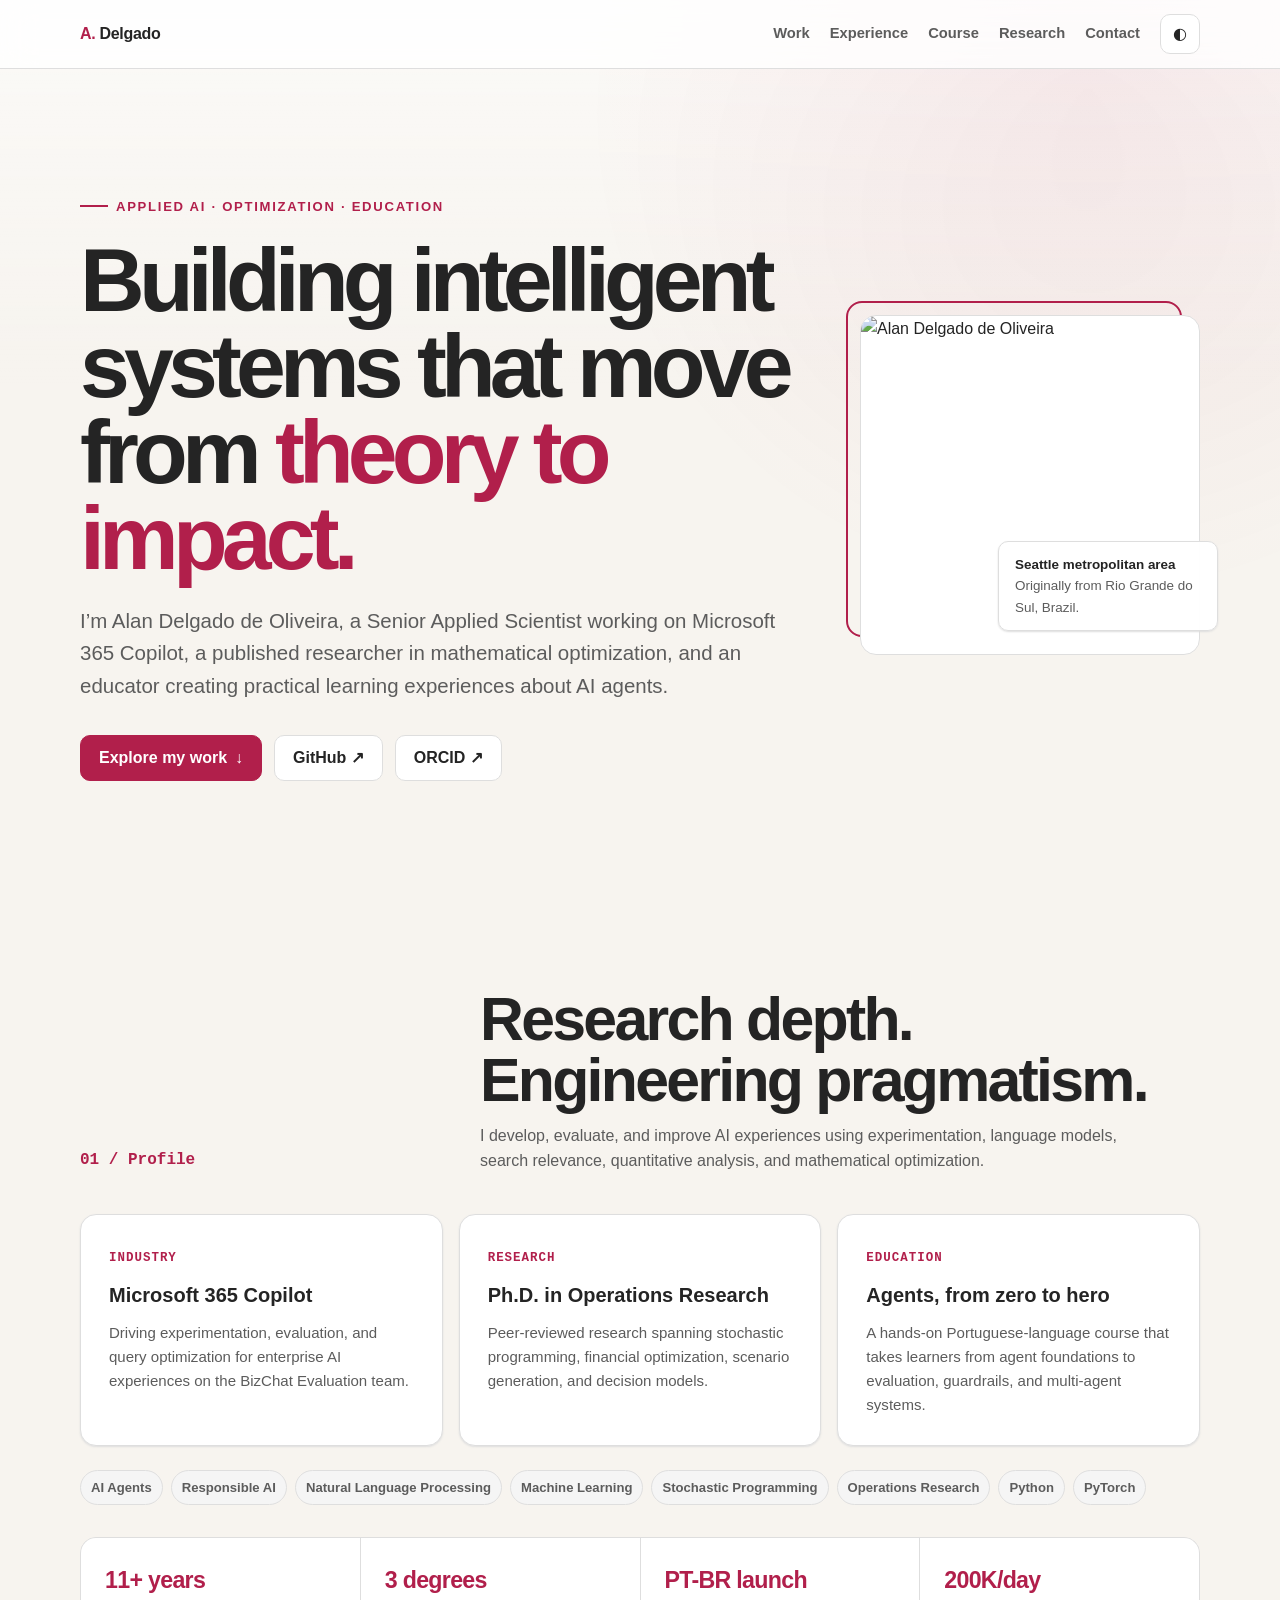
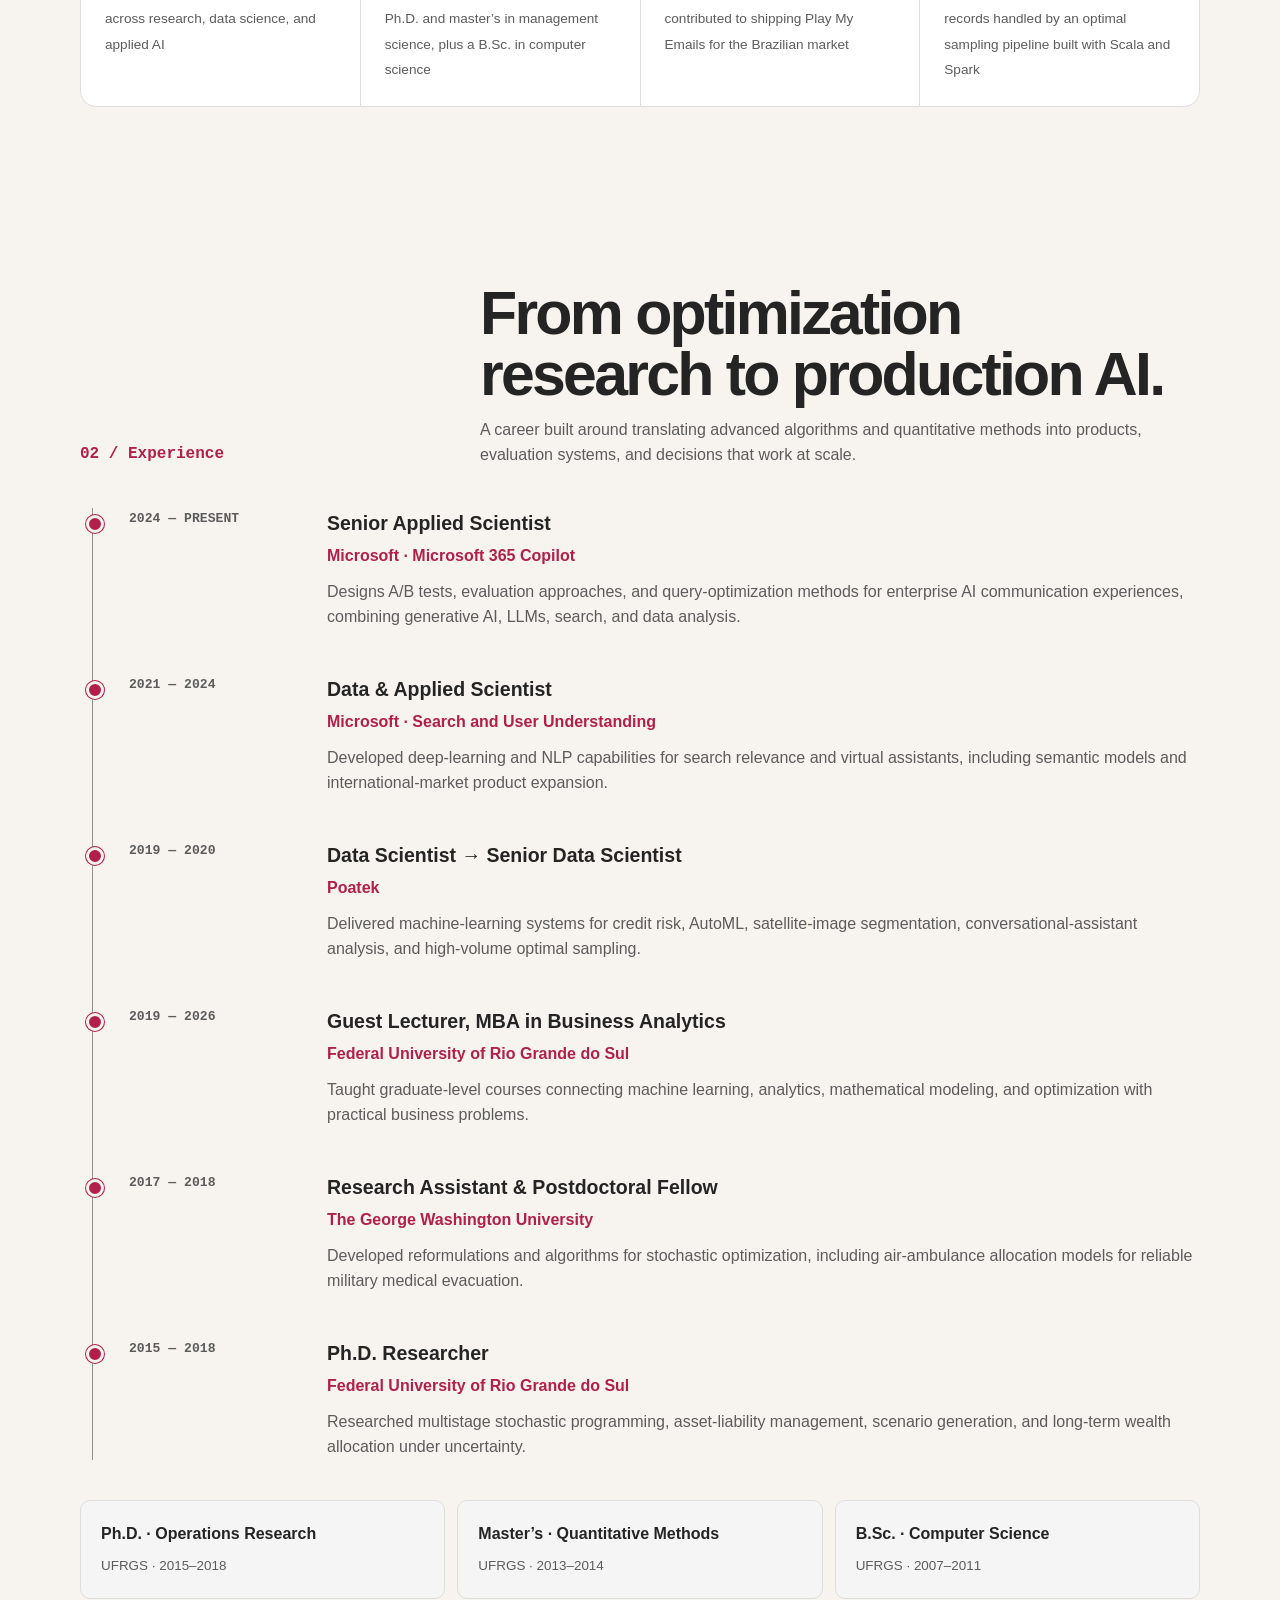
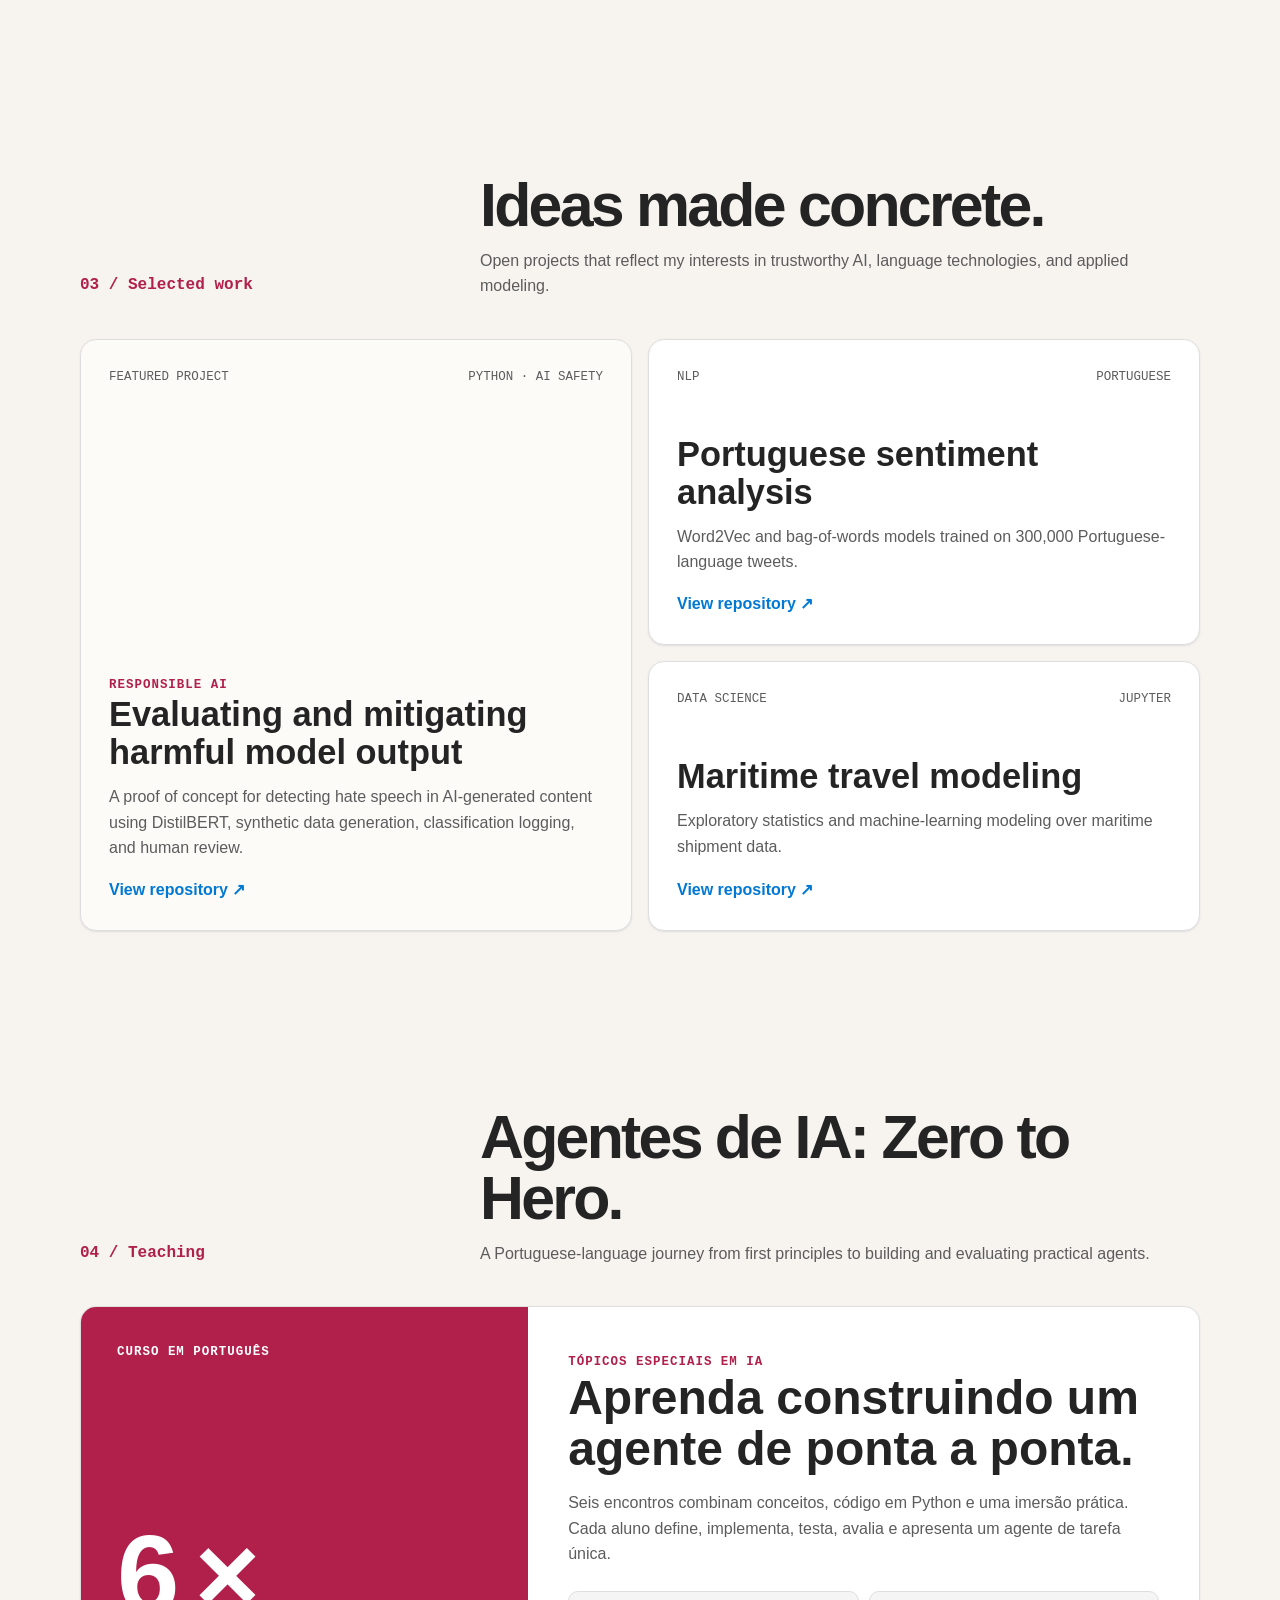
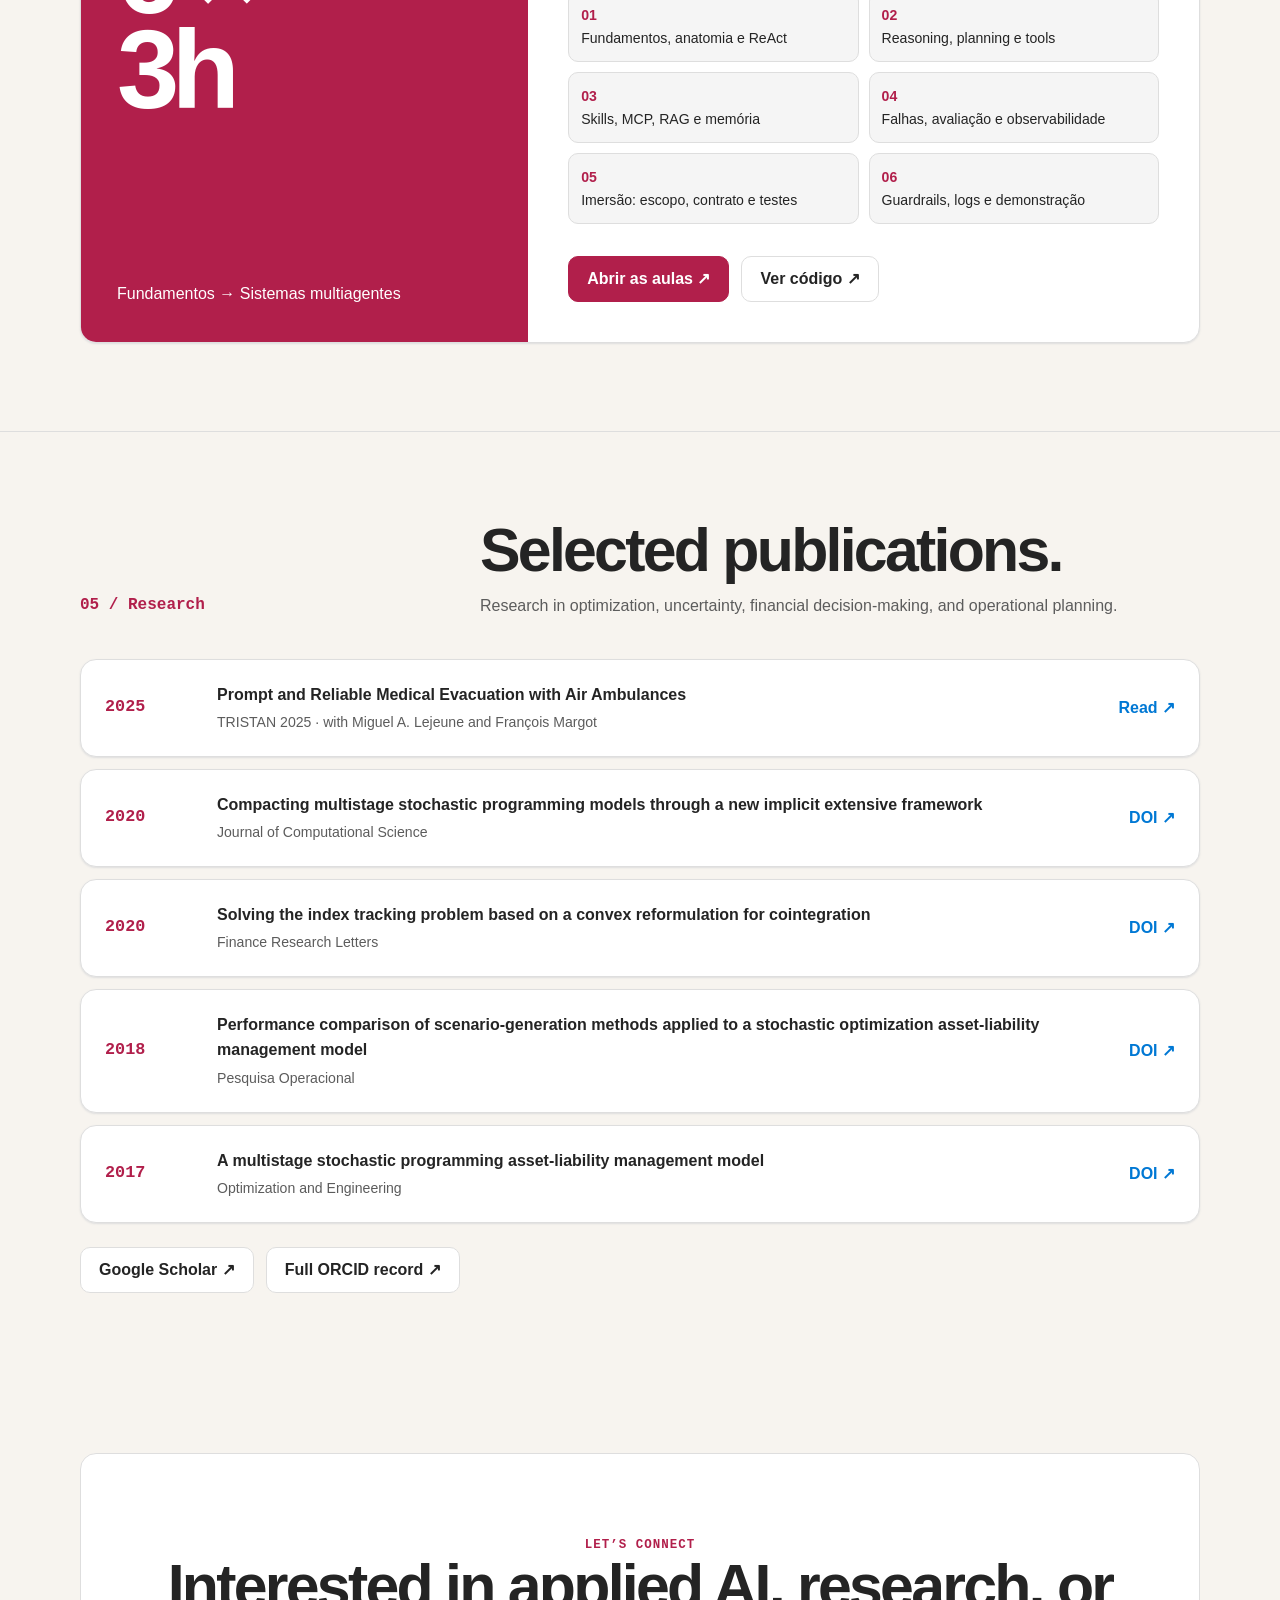
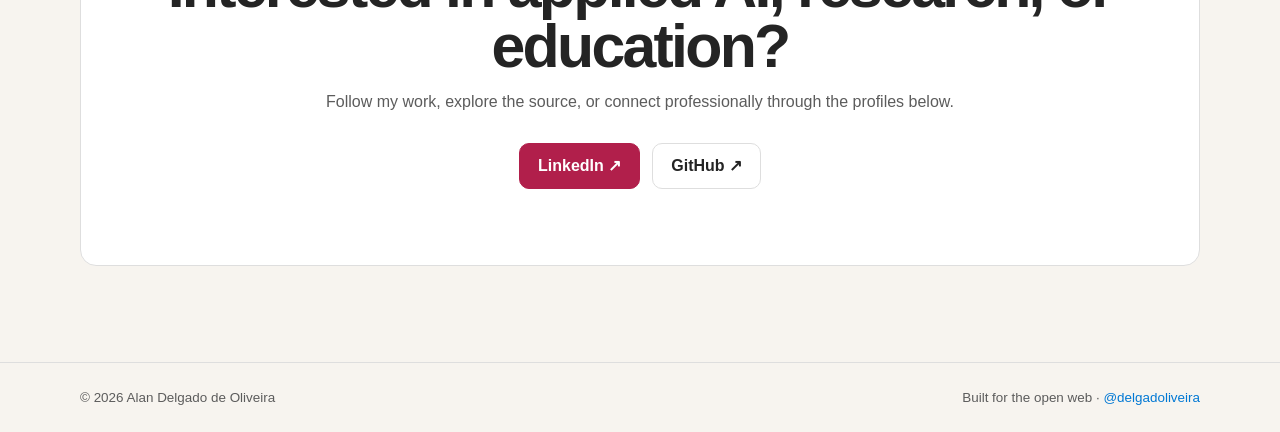
==== index.html @ d55f16e0 "Create professional portfolio site Co-authored-by: Copilot <223556219+Copilot@users.noreply.github.c" ====
<!doctype html>
<html lang="en">
<head>
  <meta charset="utf-8">
  <meta name="viewport" content="width=device-width, initial-scale=1">
  <meta name="description" content="Alan Delgado de Oliveira — applied AI, optimization research, and AI-agent education.">
  <title>Alan Delgado de Oliveira — AI, Research & Education</title>
  <script>
    (() => {
      const param = new URLSearchParams(window.location.search).get("clawpilotTheme");
      const theme =
        param || (window.matchMedia("(prefers-color-scheme: dark)").matches ? "dark" : "light");
      document.documentElement.setAttribute("data-theme", theme);
    })();
  </script>
  <style>
    :root {
      color-scheme: light;
      --cp-bg: #f7f4ef;
      --cp-bg-elevated: #fcfbf8;
      --cp-surface: #ffffff;
      --cp-surface-soft: #f5f5f5;
      --cp-border: #dedede;
      --cp-border-strong: #919191;
      --cp-text: #242424;
      --cp-text-muted: #5c5c5c;
      --cp-text-soft: #6f6f6f;
      --cp-accent: #b11f4b;
      --cp-accent-hover: #9a1a41;
      --cp-accent-soft: rgba(177, 31, 75, 0.08);
      --cp-accent-fg: #ffffff;
      --cp-success: #16a34a;
      --cp-danger: #dc2626;
      --cp-warning: #f59e0b;
      --cp-link: #0078d4;
      --cp-shadow: 0 18px 48px rgba(0, 0, 0, 0.12);
      --cp-overlay: rgba(255, 255, 255, 0.8);
      --cp-panel: rgba(255, 255, 255, 0.86);
      --cp-panel-strong: rgba(255, 255, 255, 0.96);
      --cp-sheen: rgba(255, 255, 255, 0.55);
      --cp-highlight: rgba(177, 31, 75, 0.12);
    }
    html[data-theme="dark"] {
      color-scheme: dark;
      --cp-bg: #3d3b3a;
      --cp-bg-elevated: #343231;
      --cp-surface: #292929;
      --cp-surface-soft: #2e2e2e;
      --cp-border: #474747;
      --cp-border-strong: #5f5f5f;
      --cp-text: #dedede;
      --cp-text-muted: #919191;
      --cp-text-soft: #b0b0b0;
      --cp-accent: #fd8ea1;
      --cp-accent-hover: #fb7b91;
      --cp-accent-soft: rgba(253, 142, 161, 0.14);
      --cp-accent-fg: #1a1a1a;
      --cp-success: #4ade80;
      --cp-danger: #f87171;
      --cp-warning: #fbbf24;
      --cp-link: #4da6ff;
      --cp-shadow: 0 18px 48px rgba(0, 0, 0, 0.32);
      --cp-overlay: rgba(41, 41, 41, 0.88);
      --cp-panel: rgba(41, 41, 41, 0.72);
      --cp-panel-strong: rgba(41, 41, 41, 0.96);
      --cp-sheen: rgba(255, 255, 255, 0.04);
      --cp-highlight: rgba(253, 142, 161, 0.12);
    }

    * { box-sizing: border-box; }
    html { scroll-behavior: smooth; }
    body {
      margin: 0;
      background: var(--cp-bg);
      color: var(--cp-text);
      font-family: "Segoe UI", Aptos, Calibri, -apple-system, BlinkMacSystemFont, sans-serif;
      line-height: 1.6;
    }
    body::before {
      content: "";
      position: fixed;
      inset: 0;
      pointer-events: none;
      background:
        radial-gradient(circle at 85% 10%, var(--cp-accent-soft), transparent 32rem),
        linear-gradient(var(--cp-sheen), transparent 24rem);
      z-index: -1;
    }
    a { color: inherit; }
    img { display: block; max-width: 100%; }
    button { font: inherit; }
    .shell { width: min(1120px, calc(100% - 40px)); margin: 0 auto; }
    .skip-link {
      position: fixed;
      left: 16px;
      top: -60px;
      padding: 10px 16px;
      background: var(--cp-accent);
      color: var(--cp-accent-fg);
      border-radius: 0.625rem;
      z-index: 100;
    }
    .skip-link:focus { top: 16px; }
    .site-header {
      position: sticky;
      top: 0;
      z-index: 30;
      border-bottom: 1px solid var(--cp-border);
      background: var(--cp-overlay);
      backdrop-filter: blur(16px);
    }
    .nav {
      min-height: 68px;
      display: flex;
      align-items: center;
      justify-content: space-between;
      gap: 24px;
    }
    .brand {
      font-weight: 800;
      text-decoration: none;
      letter-spacing: -0.02em;
    }
    .brand-mark { color: var(--cp-accent); }
    .nav-links { display: flex; align-items: center; gap: 20px; }
    .nav-links a {
      color: var(--cp-text-muted);
      text-decoration: none;
      font-size: 0.92rem;
      font-weight: 600;
    }
    .nav-links a:hover, .nav-links a:focus-visible { color: var(--cp-accent); }
    .theme-toggle {
      display: inline-grid;
      place-items: center;
      width: 40px;
      height: 40px;
      border: 1px solid var(--cp-border);
      border-radius: 0.625rem;
      background: var(--cp-surface);
      color: var(--cp-text);
      cursor: pointer;
    }
    .theme-toggle:hover { border-color: var(--cp-accent); color: var(--cp-accent); }
    .hero {
      min-height: calc(100vh - 68px);
      display: grid;
      grid-template-columns: 1.35fr 0.65fr;
      align-items: center;
      gap: 64px;
      padding: 80px 0;
    }
    .eyebrow {
      display: inline-flex;
      align-items: center;
      gap: 8px;
      margin: 0 0 20px;
      color: var(--cp-accent);
      font-size: 0.82rem;
      font-weight: 800;
      letter-spacing: 0.13em;
      text-transform: uppercase;
    }
    .eyebrow::before {
      content: "";
      width: 28px;
      height: 2px;
      background: var(--cp-accent);
    }
    h1, h2, h3, p { margin-top: 0; }
    h1 {
      max-width: 780px;
      margin-bottom: 24px;
      font-size: clamp(3rem, 7vw, 6.3rem);
      line-height: 0.96;
      letter-spacing: -0.065em;
    }
    .hero-name { color: var(--cp-accent); }
    .hero-copy {
      max-width: 700px;
      margin-bottom: 32px;
      color: var(--cp-text-muted);
      font-size: clamp(1.08rem, 2vw, 1.28rem);
    }
    .actions { display: flex; flex-wrap: wrap; gap: 12px; }
    .button {
      display: inline-flex;
      align-items: center;
      justify-content: center;
      gap: 8px;
      min-height: 46px;
      padding: 0 18px;
      border: 1px solid var(--cp-accent);
      border-radius: 0.625rem;
      background: var(--cp-accent);
      color: var(--cp-accent-fg);
      font-weight: 700;
      text-decoration: none;
      transition: transform 160ms ease, background 160ms ease;
    }
    .button:hover { background: var(--cp-accent-hover); transform: translateY(-2px); }
    .button.secondary {
      background: var(--cp-surface);
      color: var(--cp-text);
      border-color: var(--cp-border);
    }
    .button.secondary:hover { color: var(--cp-accent); border-color: var(--cp-accent); }
    .portrait-wrap {
      position: relative;
      justify-self: end;
      width: min(100%, 340px);
    }
    .portrait-wrap::before {
      content: "";
      position: absolute;
      inset: -14px 18px 18px -14px;
      border: 2px solid var(--cp-accent);
      border-radius: 16px;
      z-index: -1;
    }
    .portrait {
      width: 100%;
      aspect-ratio: 1;
      object-fit: cover;
      border: 1px solid var(--cp-border);
      border-radius: 16px;
      background: var(--cp-surface);
      filter: saturate(0.82);
    }
    .status {
      position: absolute;
      right: -18px;
      bottom: 24px;
      max-width: 220px;
      padding: 12px 16px;
      border: 1px solid var(--cp-border);
      border-radius: 0.625rem;
      background: var(--cp-panel-strong);
      box-shadow: 0 1px 2px var(--cp-border);
      color: var(--cp-text-muted);
      font-size: 0.84rem;
    }
    .status strong { display: block; color: var(--cp-text); }
    section { padding: 88px 0; scroll-margin-top: 60px; }
    .section-head {
      display: grid;
      grid-template-columns: 0.5fr 1fr;
      gap: 40px;
      align-items: end;
      margin-bottom: 40px;
    }
    .section-number {
      color: var(--cp-accent);
      font-family: Consolas, "Courier New", Courier, monospace;
      font-weight: 700;
    }
    h2 {
      margin-bottom: 12px;
      font-size: clamp(2.1rem, 5vw, 3.8rem);
      line-height: 1;
      letter-spacing: -0.045em;
    }
    .section-intro { max-width: 680px; margin-bottom: 0; color: var(--cp-text-muted); }
    .pill-row { display: flex; flex-wrap: wrap; gap: 8px; margin-top: 24px; }
    .pill {
      padding: 6px 10px;
      border: 1px solid var(--cp-border);
      border-radius: 999px;
      background: var(--cp-surface-soft);
      color: var(--cp-text-muted);
      font-size: 0.82rem;
      font-weight: 600;
    }
    .profile-grid {
      display: grid;
      grid-template-columns: repeat(3, 1fr);
      gap: 16px;
    }
    .facts {
      display: grid;
      grid-template-columns: repeat(4, 1fr);
      gap: 1px;
      margin-top: 32px;
      overflow: hidden;
      border: 1px solid var(--cp-border);
      border-radius: 16px;
      background: var(--cp-border);
    }
    .fact {
      min-height: 124px;
      padding: 24px;
      background: var(--cp-surface);
    }
    .fact strong {
      display: block;
      margin-bottom: 6px;
      color: var(--cp-accent);
      font-size: 1.45rem;
      letter-spacing: -0.03em;
    }
    .fact span { color: var(--cp-text-muted); font-size: 0.85rem; }
    .profile-card, .project-card, .publication, .course {
      border: 1px solid var(--cp-border);
      border-radius: 16px;
      background: var(--cp-surface);
      box-shadow: 0 1px 2px var(--cp-border);
    }
    .profile-card { padding: 28px; }
    .card-kicker {
      color: var(--cp-accent);
      font-family: Consolas, "Courier New", Courier, monospace;
      font-size: 0.78rem;
      font-weight: 700;
      letter-spacing: 0.08em;
      text-transform: uppercase;
    }
    .profile-card h3 { margin: 10px 0; font-size: 1.25rem; }
    .profile-card p { margin-bottom: 0; color: var(--cp-text-muted); font-size: 0.94rem; }
    .timeline {
      position: relative;
      margin-left: 12px;
      padding-left: 36px;
      border-left: 1px solid var(--cp-border-strong);
    }
    .role {
      position: relative;
      display: grid;
      grid-template-columns: 170px 1fr;
      gap: 28px;
      padding: 0 0 44px;
    }
    .role:last-child { padding-bottom: 0; }
    .role::before {
      content: "";
      position: absolute;
      left: -43px;
      top: 7px;
      width: 12px;
      height: 12px;
      border: 3px solid var(--cp-bg);
      border-radius: 999px;
      background: var(--cp-accent);
      box-shadow: 0 0 0 1px var(--cp-accent);
    }
    .role-time {
      color: var(--cp-text-muted);
      font-family: Consolas, "Courier New", Courier, monospace;
      font-size: 0.82rem;
      font-weight: 700;
    }
    .role h3 { margin-bottom: 4px; font-size: 1.22rem; }
    .role-company { margin-bottom: 10px; color: var(--cp-accent); font-weight: 700; }
    .role-description { margin-bottom: 0; color: var(--cp-text-muted); }
    .education-grid {
      display: grid;
      grid-template-columns: repeat(3, 1fr);
      gap: 12px;
      margin-top: 40px;
    }
    .education-item {
      padding: 20px;
      border: 1px solid var(--cp-border);
      border-radius: 0.625rem;
      background: var(--cp-surface-soft);
    }
    .education-item strong { display: block; margin-bottom: 6px; }
    .education-item span { color: var(--cp-text-muted); font-size: 0.84rem; }
    .projects-grid {
      display: grid;
      grid-template-columns: repeat(2, 1fr);
      gap: 16px;
    }
    .project-card {
      min-height: 270px;
      padding: 28px;
      display: flex;
      flex-direction: column;
      transition: transform 180ms ease, border-color 180ms ease;
    }
    .project-card:hover { transform: translateY(-4px); border-color: var(--cp-accent); }
    .project-card.featured {
      grid-row: span 2;
      min-height: 556px;
      background: var(--cp-bg-elevated);
    }
    .project-meta {
      display: flex;
      justify-content: space-between;
      gap: 12px;
      margin-bottom: 48px;
      color: var(--cp-text-muted);
      font-family: Consolas, "Courier New", Courier, monospace;
      font-size: 0.78rem;
    }
    .project-card.featured .project-meta { margin-bottom: auto; }
    .project-card h3 { margin-bottom: 12px; font-size: clamp(1.4rem, 3vw, 2.15rem); line-height: 1.1; }
    .project-card p { color: var(--cp-text-muted); }
    .text-link {
      width: fit-content;
      margin-top: auto;
      color: var(--cp-link);
      font-weight: 700;
      text-decoration: none;
    }
    .text-link:hover { text-decoration: underline; }
    .course {
      display: grid;
      grid-template-columns: 0.8fr 1.2fr;
      overflow: hidden;
    }
    .course-visual {
      min-height: 420px;
      display: flex;
      flex-direction: column;
      justify-content: space-between;
      padding: 36px;
      background: var(--cp-accent);
      color: var(--cp-accent-fg);
    }
    .course-visual .card-kicker { color: var(--cp-accent-fg); }
    .course-visual strong {
      font-size: clamp(3.6rem, 9vw, 7rem);
      line-height: 0.85;
      letter-spacing: -0.07em;
    }
    .course-content { padding: 40px; }
    .course-content h3 { margin-bottom: 16px; font-size: clamp(1.8rem, 4vw, 3rem); line-height: 1.05; }
    .course-content > p { color: var(--cp-text-muted); }
    .module-list {
      display: grid;
      grid-template-columns: repeat(2, 1fr);
      gap: 10px;
      margin: 24px 0 32px;
    }
    .module {
      padding: 12px;
      border: 1px solid var(--cp-border);
      border-radius: 0.625rem;
      background: var(--cp-surface-soft);
      font-size: 0.88rem;
    }
    .module span { display: block; color: var(--cp-accent); font-weight: 800; }
    .publications { border-top: 1px solid var(--cp-border); }
    .publication {
      display: grid;
      grid-template-columns: 88px 1fr auto;
      gap: 24px;
      align-items: center;
      margin-bottom: 12px;
      padding: 22px 24px;
    }
    .pub-year {
      color: var(--cp-accent);
      font-family: Consolas, "Courier New", Courier, monospace;
      font-size: 1.05rem;
      font-weight: 800;
    }
    .publication h3 { margin-bottom: 4px; font-size: 1rem; }
    .publication p { margin-bottom: 0; color: var(--cp-text-muted); font-size: 0.88rem; }
    .pub-link {
      color: var(--cp-link);
      font-weight: 700;
      text-decoration: none;
      white-space: nowrap;
    }
    .pub-link:hover { text-decoration: underline; }
    .contact {
      padding: 72px 0 96px;
      text-align: center;
    }
    .contact-card {
      padding: clamp(32px, 7vw, 76px);
      border: 1px solid var(--cp-border);
      border-radius: 16px;
      background: var(--cp-surface);
    }
    .contact-card p { max-width: 650px; margin: 0 auto 28px; color: var(--cp-text-muted); }
    footer {
      padding: 24px 0;
      border-top: 1px solid var(--cp-border);
      color: var(--cp-text-muted);
      font-size: 0.84rem;
    }
    .footer-row { display: flex; justify-content: space-between; gap: 20px; }
    .footer-row a { color: var(--cp-link); text-decoration: none; }
    .footer-row a:hover { text-decoration: underline; }
    .reveal {
      opacity: 0;
      transform: translateY(16px);
      transition: opacity 480ms ease, transform 480ms ease;
    }
    .reveal.visible { opacity: 1; transform: none; }
    :focus-visible { outline: 3px solid var(--cp-accent); outline-offset: 3px; }

    @media (max-width: 860px) {
      .nav-links a:not(.theme-toggle) { display: none; }
      .hero { grid-template-columns: 1fr; min-height: auto; gap: 56px; padding: 72px 0; }
      .portrait-wrap { justify-self: start; width: min(76vw, 320px); }
      .section-head, .course { grid-template-columns: 1fr; }
      .profile-grid { grid-template-columns: 1fr; }
      .facts { grid-template-columns: repeat(2, 1fr); }
      .role { grid-template-columns: 1fr; gap: 6px; }
      .education-grid { grid-template-columns: 1fr; }
      .projects-grid { grid-template-columns: 1fr; }
      .project-card.featured { grid-row: auto; min-height: 380px; }
      .course-visual { min-height: 300px; }
    }
    @media (max-width: 600px) {
      .shell { width: min(100% - 24px, 1120px); }
      h1 { font-size: clamp(2.8rem, 15vw, 4.2rem); }
      section { padding: 68px 0; }
      .module-list { grid-template-columns: 1fr; }
      .facts { grid-template-columns: 1fr; }
      .publication { grid-template-columns: 1fr; gap: 8px; }
      .pub-link { margin-top: 4px; }
      .footer-row { flex-direction: column; }
      .status { right: -8px; }
    }
    @media (prefers-reduced-motion: reduce) {
      html { scroll-behavior: auto; }
      *, *::before, *::after { transition: none !important; }
      .reveal { opacity: 1; transform: none; }
    }
  </style>
</head>
<body>
  <a class="skip-link" href="#main">Skip to content</a>

  <header class="site-header">
    <nav class="nav shell" aria-label="Primary navigation">
      <a class="brand" href="#top"><span class="brand-mark">A.</span> Delgado</a>
      <div class="nav-links">
        <a href="#work">Work</a>
        <a href="#experience">Experience</a>
        <a href="#course">Course</a>
        <a href="#research">Research</a>
        <a href="#contact">Contact</a>
        <button class="theme-toggle" id="themeToggle" aria-label="Toggle color theme" title="Toggle theme">◐</button>
      </div>
    </nav>
  </header>

  <main id="main">
    <section class="hero shell" id="top">
      <div>
        <p class="eyebrow">Applied AI · Optimization · Education</p>
        <h1>Building intelligent systems that move from <span class="hero-name">theory to impact.</span></h1>
        <p class="hero-copy">
          I’m Alan Delgado de Oliveira, a Senior Applied Scientist working on Microsoft 365 Copilot,
          a published researcher in mathematical optimization, and an educator creating practical
          learning experiences about AI agents.
        </p>
        <div class="actions">
          <a class="button" href="#work">Explore my work <span aria-hidden="true">↓</span></a>
          <a class="button secondary" href="https://github.com/delgadoliveira" target="_blank" rel="noreferrer">GitHub ↗</a>
          <a class="button secondary" href="https://orcid.org/0000-0003-4260-5844" target="_blank" rel="noreferrer">ORCID ↗</a>
        </div>
      </div>
      <div class="portrait-wrap" aria-label="Portrait of Alan Delgado de Oliveira">
        <img class="portrait" src="https://avatars.githubusercontent.com/u/238089?v=4" alt="Alan Delgado de Oliveira">
        <div class="status"><strong>Seattle metropolitan area</strong>Originally from Rio Grande do Sul, Brazil.</div>
      </div>
    </section>

    <section id="profile">
      <div class="shell">
        <div class="section-head reveal">
          <div><span class="section-number">01 / Profile</span></div>
          <div>
            <h2>Research depth. Engineering pragmatism.</h2>
            <p class="section-intro">
              I develop, evaluate, and improve AI experiences using experimentation, language models,
              search relevance, quantitative analysis, and mathematical optimization.
            </p>
          </div>
        </div>
        <div class="profile-grid">
          <article class="profile-card reveal">
            <span class="card-kicker">Industry</span>
            <h3>Microsoft 365 Copilot</h3>
            <p>Driving experimentation, evaluation, and query optimization for enterprise AI experiences on the BizChat Evaluation team.</p>
          </article>
          <article class="profile-card reveal">
            <span class="card-kicker">Research</span>
            <h3>Ph.D. in Operations Research</h3>
            <p>Peer-reviewed research spanning stochastic programming, financial optimization, scenario generation, and decision models.</p>
          </article>
          <article class="profile-card reveal">
            <span class="card-kicker">Education</span>
            <h3>Agents, from zero to hero</h3>
            <p>A hands-on Portuguese-language course that takes learners from agent foundations to evaluation, guardrails, and multi-agent systems.</p>
          </article>
        </div>
        <div class="pill-row reveal" aria-label="Areas of expertise">
          <span class="pill">AI Agents</span>
          <span class="pill">Responsible AI</span>
          <span class="pill">Natural Language Processing</span>
          <span class="pill">Machine Learning</span>
          <span class="pill">Stochastic Programming</span>
          <span class="pill">Operations Research</span>
          <span class="pill">Python</span>
          <span class="pill">PyTorch</span>
        </div>
        <div class="facts reveal" aria-label="Career highlights">
          <div class="fact"><strong>11+ years</strong><span>across research, data science, and applied AI</span></div>
          <div class="fact"><strong>3 degrees</strong><span>Ph.D. and master’s in management science, plus a B.Sc. in computer science</span></div>
          <div class="fact"><strong>PT-BR launch</strong><span>contributed to shipping Play My Emails for the Brazilian market</span></div>
          <div class="fact"><strong>200K/day</strong><span>records handled by an optimal sampling pipeline built with Scala and Spark</span></div>
        </div>
      </div>
    </section>

    <section id="experience">
      <div class="shell">
        <div class="section-head reveal">
          <div><span class="section-number">02 / Experience</span></div>
          <div>
            <h2>From optimization research to production AI.</h2>
            <p class="section-intro">
              A career built around translating advanced algorithms and quantitative methods into
              products, evaluation systems, and decisions that work at scale.
            </p>
          </div>
        </div>
        <div class="timeline">
          <article class="role reveal">
            <div class="role-time">2024 — PRESENT</div>
            <div>
              <h3>Senior Applied Scientist</h3>
              <p class="role-company">Microsoft · Microsoft 365 Copilot</p>
              <p class="role-description">
                Designs A/B tests, evaluation approaches, and query-optimization methods for enterprise
                AI communication experiences, combining generative AI, LLMs, search, and data analysis.
              </p>
            </div>
          </article>
          <article class="role reveal">
            <div class="role-time">2021 — 2024</div>
            <div>
              <h3>Data & Applied Scientist</h3>
              <p class="role-company">Microsoft · Search and User Understanding</p>
              <p class="role-description">
                Developed deep-learning and NLP capabilities for search relevance and virtual assistants,
                including semantic models and international-market product expansion.
              </p>
            </div>
          </article>
          <article class="role reveal">
            <div class="role-time">2019 — 2020</div>
            <div>
              <h3>Data Scientist → Senior Data Scientist</h3>
              <p class="role-company">Poatek</p>
              <p class="role-description">
                Delivered machine-learning systems for credit risk, AutoML, satellite-image segmentation,
                conversational-assistant analysis, and high-volume optimal sampling.
              </p>
            </div>
          </article>
          <article class="role reveal">
            <div class="role-time">2019 — 2026</div>
            <div>
              <h3>Guest Lecturer, MBA in Business Analytics</h3>
              <p class="role-company">Federal University of Rio Grande do Sul</p>
              <p class="role-description">
                Taught graduate-level courses connecting machine learning, analytics, mathematical
                modeling, and optimization with practical business problems.
              </p>
            </div>
          </article>
          <article class="role reveal">
            <div class="role-time">2017 — 2018</div>
            <div>
              <h3>Research Assistant & Postdoctoral Fellow</h3>
              <p class="role-company">The George Washington University</p>
              <p class="role-description">
                Developed reformulations and algorithms for stochastic optimization, including air-ambulance
                allocation models for reliable military medical evacuation.
              </p>
            </div>
          </article>
          <article class="role reveal">
            <div class="role-time">2015 — 2018</div>
            <div>
              <h3>Ph.D. Researcher</h3>
              <p class="role-company">Federal University of Rio Grande do Sul</p>
              <p class="role-description">
                Researched multistage stochastic programming, asset-liability management, scenario
                generation, and long-term wealth allocation under uncertainty.
              </p>
            </div>
          </article>
        </div>
        <div class="education-grid reveal" aria-label="Education">
          <div class="education-item"><strong>Ph.D. · Operations Research</strong><span>UFRGS · 2015–2018</span></div>
          <div class="education-item"><strong>Master’s · Quantitative Methods</strong><span>UFRGS · 2013–2014</span></div>
          <div class="education-item"><strong>B.Sc. · Computer Science</strong><span>UFRGS · 2007–2011</span></div>
        </div>
      </div>
    </section>

    <section id="work">
      <div class="shell">
        <div class="section-head reveal">
          <div><span class="section-number">03 / Selected work</span></div>
          <div>
            <h2>Ideas made concrete.</h2>
            <p class="section-intro">Open projects that reflect my interests in trustworthy AI, language technologies, and applied modeling.</p>
          </div>
        </div>
        <div class="projects-grid">
          <article class="project-card featured reveal">
            <div class="project-meta"><span>FEATURED PROJECT</span><span>PYTHON · AI SAFETY</span></div>
            <div>
              <span class="card-kicker">Responsible AI</span>
              <h3>Evaluating and mitigating harmful model output</h3>
              <p>
                A proof of concept for detecting hate speech in AI-generated content using DistilBERT,
                synthetic data generation, classification logging, and human review.
              </p>
              <a class="text-link" href="https://github.com/delgadoliveira/responsibleAI" target="_blank" rel="noreferrer">View repository ↗</a>
            </div>
          </article>
          <article class="project-card reveal">
            <div class="project-meta"><span>NLP</span><span>PORTUGUESE</span></div>
            <h3>Portuguese sentiment analysis</h3>
            <p>Word2Vec and bag-of-words models trained on 300,000 Portuguese-language tweets.</p>
            <a class="text-link" href="https://github.com/delgadoliveira/portuguese_sentiment_analysis" target="_blank" rel="noreferrer">View repository ↗</a>
          </article>
          <article class="project-card reveal">
            <div class="project-meta"><span>DATA SCIENCE</span><span>JUPYTER</span></div>
            <h3>Maritime travel modeling</h3>
            <p>Exploratory statistics and machine-learning modeling over maritime shipment data.</p>
            <a class="text-link" href="https://github.com/delgadoliveira/maritime_travels" target="_blank" rel="noreferrer">View repository ↗</a>
          </article>
        </div>
      </div>
    </section>

    <section id="course">
      <div class="shell">
        <div class="section-head reveal">
          <div><span class="section-number">04 / Teaching</span></div>
          <div>
            <h2>Agentes de IA: Zero to Hero.</h2>
            <p class="section-intro">A Portuguese-language journey from first principles to building and evaluating practical agents.</p>
          </div>
        </div>
        <article class="course reveal">
          <div class="course-visual">
            <span class="card-kicker">Curso em português</span>
            <strong>6 ×<br>3h</strong>
            <span>Fundamentos → Sistemas multiagentes</span>
          </div>
          <div class="course-content">
            <span class="card-kicker">Tópicos Especiais em IA</span>
            <h3>Aprenda construindo um agente de ponta a ponta.</h3>
            <p>
              Seis encontros combinam conceitos, código em Python e uma imersão prática. Cada aluno
              define, implementa, testa, avalia e apresenta um agente de tarefa única.
            </p>
            <div class="module-list">
              <div class="module"><span>01</span>Fundamentos, anatomia e ReAct</div>
              <div class="module"><span>02</span>Reasoning, planning e tools</div>
              <div class="module"><span>03</span>Skills, MCP, RAG e memória</div>
              <div class="module"><span>04</span>Falhas, avaliação e observabilidade</div>
              <div class="module"><span>05</span>Imersão: escopo, contrato e testes</div>
              <div class="module"><span>06</span>Guardrails, logs e demonstração</div>
            </div>
            <div class="actions">
              <a class="button" href="https://delgadoliveira.github.io/topicos-especiais-ia/" target="_blank" rel="noreferrer">Abrir as aulas ↗</a>
              <a class="button secondary" href="https://github.com/delgadoliveira/topicos-especiais-ia" target="_blank" rel="noreferrer">Ver código ↗</a>
            </div>
          </div>
        </article>
      </div>
    </section>

    <section id="research" class="publications">
      <div class="shell">
        <div class="section-head reveal">
          <div><span class="section-number">05 / Research</span></div>
          <div>
            <h2>Selected publications.</h2>
            <p class="section-intro">Research in optimization, uncertainty, financial decision-making, and operational planning.</p>
          </div>
        </div>
        <article class="publication reveal">
          <div class="pub-year">2025</div>
          <div>
            <h3>Prompt and Reliable Medical Evacuation with Air Ambulances</h3>
            <p>TRISTAN 2025 · with Miguel A. Lejeune and François Margot</p>
          </div>
          <a class="pub-link" href="https://tristan2025.org/proceedings/TRISTAN2025_ExtendedAbstract_61.pdf" target="_blank" rel="noreferrer">Read ↗</a>
        </article>
        <article class="publication reveal">
          <div class="pub-year">2020</div>
          <div>
            <h3>Compacting multistage stochastic programming models through a new implicit extensive framework</h3>
            <p>Journal of Computational Science</p>
          </div>
          <a class="pub-link" href="https://doi.org/10.1016/j.jocs.2020.101128" target="_blank" rel="noreferrer">DOI ↗</a>
        </article>
        <article class="publication reveal">
          <div class="pub-year">2020</div>
          <div>
            <h3>Solving the index tracking problem based on a convex reformulation for cointegration</h3>
            <p>Finance Research Letters</p>
          </div>
          <a class="pub-link" href="https://doi.org/10.1016/j.frl.2019.101356" target="_blank" rel="noreferrer">DOI ↗</a>
        </article>
        <article class="publication reveal">
          <div class="pub-year">2018</div>
          <div>
            <h3>Performance comparison of scenario-generation methods applied to a stochastic optimization asset-liability management model</h3>
            <p>Pesquisa Operacional</p>
          </div>
          <a class="pub-link" href="https://doi.org/10.1590/0101-7438.2018.038.01.0053" target="_blank" rel="noreferrer">DOI ↗</a>
        </article>
        <article class="publication reveal">
          <div class="pub-year">2017</div>
          <div>
            <h3>A multistage stochastic programming asset-liability management model</h3>
            <p>Optimization and Engineering</p>
          </div>
          <a class="pub-link" href="https://doi.org/10.1007/s11081-016-9316-3" target="_blank" rel="noreferrer">DOI ↗</a>
        </article>
        <div class="actions reveal" style="margin-top: 24px;">
          <a class="button secondary" href="https://scholar.google.com/scholar?q=%22Alan+Delgado+de+Oliveira%22" target="_blank" rel="noreferrer">Google Scholar ↗</a>
          <a class="button secondary" href="https://orcid.org/0000-0003-4260-5844" target="_blank" rel="noreferrer">Full ORCID record ↗</a>
        </div>
      </div>
    </section>

    <section class="contact" id="contact">
      <div class="shell">
        <div class="contact-card reveal">
          <span class="card-kicker">Let’s connect</span>
          <h2>Interested in applied AI, research, or education?</h2>
          <p>Follow my work, explore the source, or connect professionally through the profiles below.</p>
          <div class="actions" style="justify-content: center;">
            <a class="button" href="https://www.linkedin.com/in/delgadoliveira" target="_blank" rel="noreferrer">LinkedIn ↗</a>
            <a class="button secondary" href="https://github.com/delgadoliveira" target="_blank" rel="noreferrer">GitHub ↗</a>
          </div>
        </div>
      </div>
    </section>
  </main>

  <footer>
    <div class="footer-row shell">
      <span>© <span id="year"></span> Alan Delgado de Oliveira</span>
      <span>Built for the open web · <a href="https://github.com/delgadoliveira" target="_blank" rel="noreferrer">@delgadoliveira</a></span>
    </div>
  </footer>

  <script>
    const root = document.documentElement;
    const toggle = document.getElementById("themeToggle");
    const storedTheme = localStorage.getItem("portfolio-theme");
    if (storedTheme) root.setAttribute("data-theme", storedTheme);

    toggle.addEventListener("click", () => {
      const next = root.getAttribute("data-theme") === "dark" ? "light" : "dark";
      root.setAttribute("data-theme", next);
      localStorage.setItem("portfolio-theme", next);
    });

    document.getElementById("year").textContent = new Date().getFullYear();

    const reveal = new IntersectionObserver((entries) => {
      entries.forEach((entry) => {
        if (entry.isIntersecting) {
          entry.target.classList.add("visible");
          reveal.unobserve(entry.target);
        }
      });
    }, { threshold: 0.12 });

    document.querySelectorAll(".reveal").forEach((element) => reveal.observe(element));
  </script>
</body>
</html>
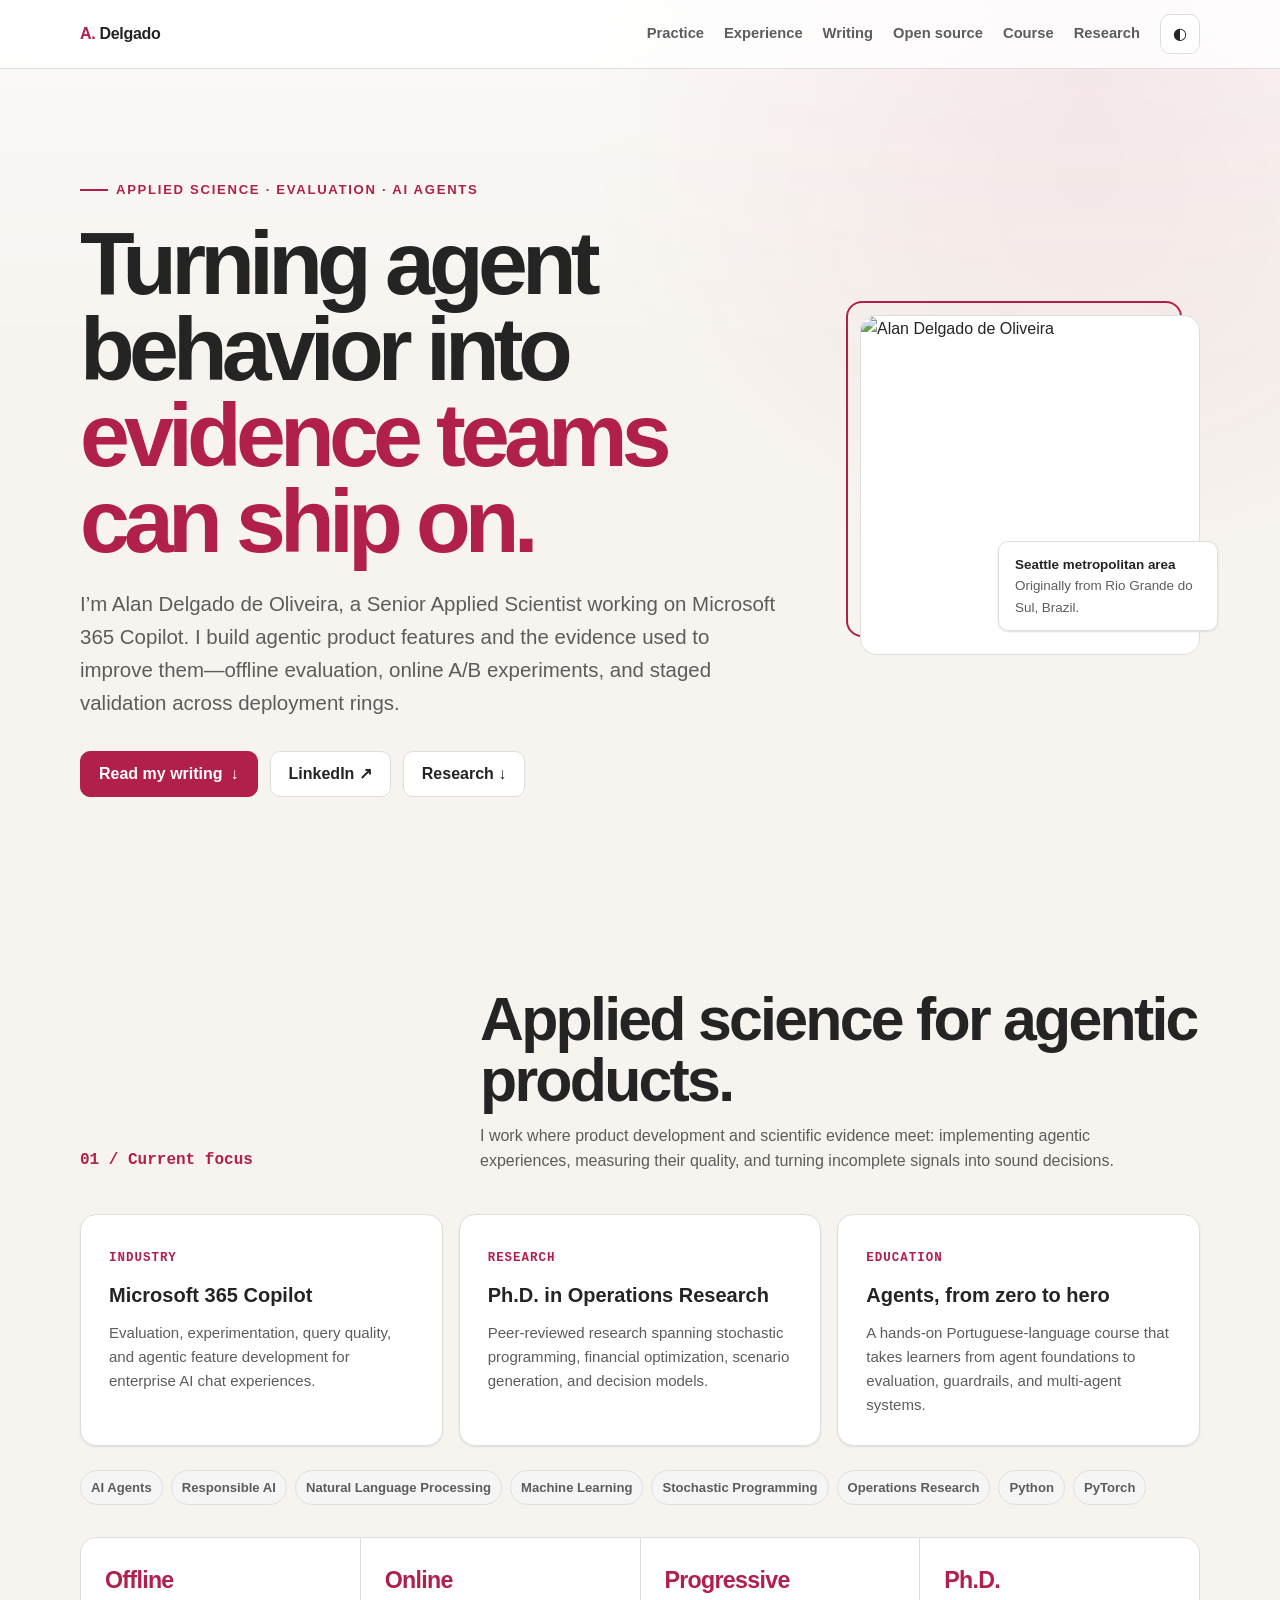
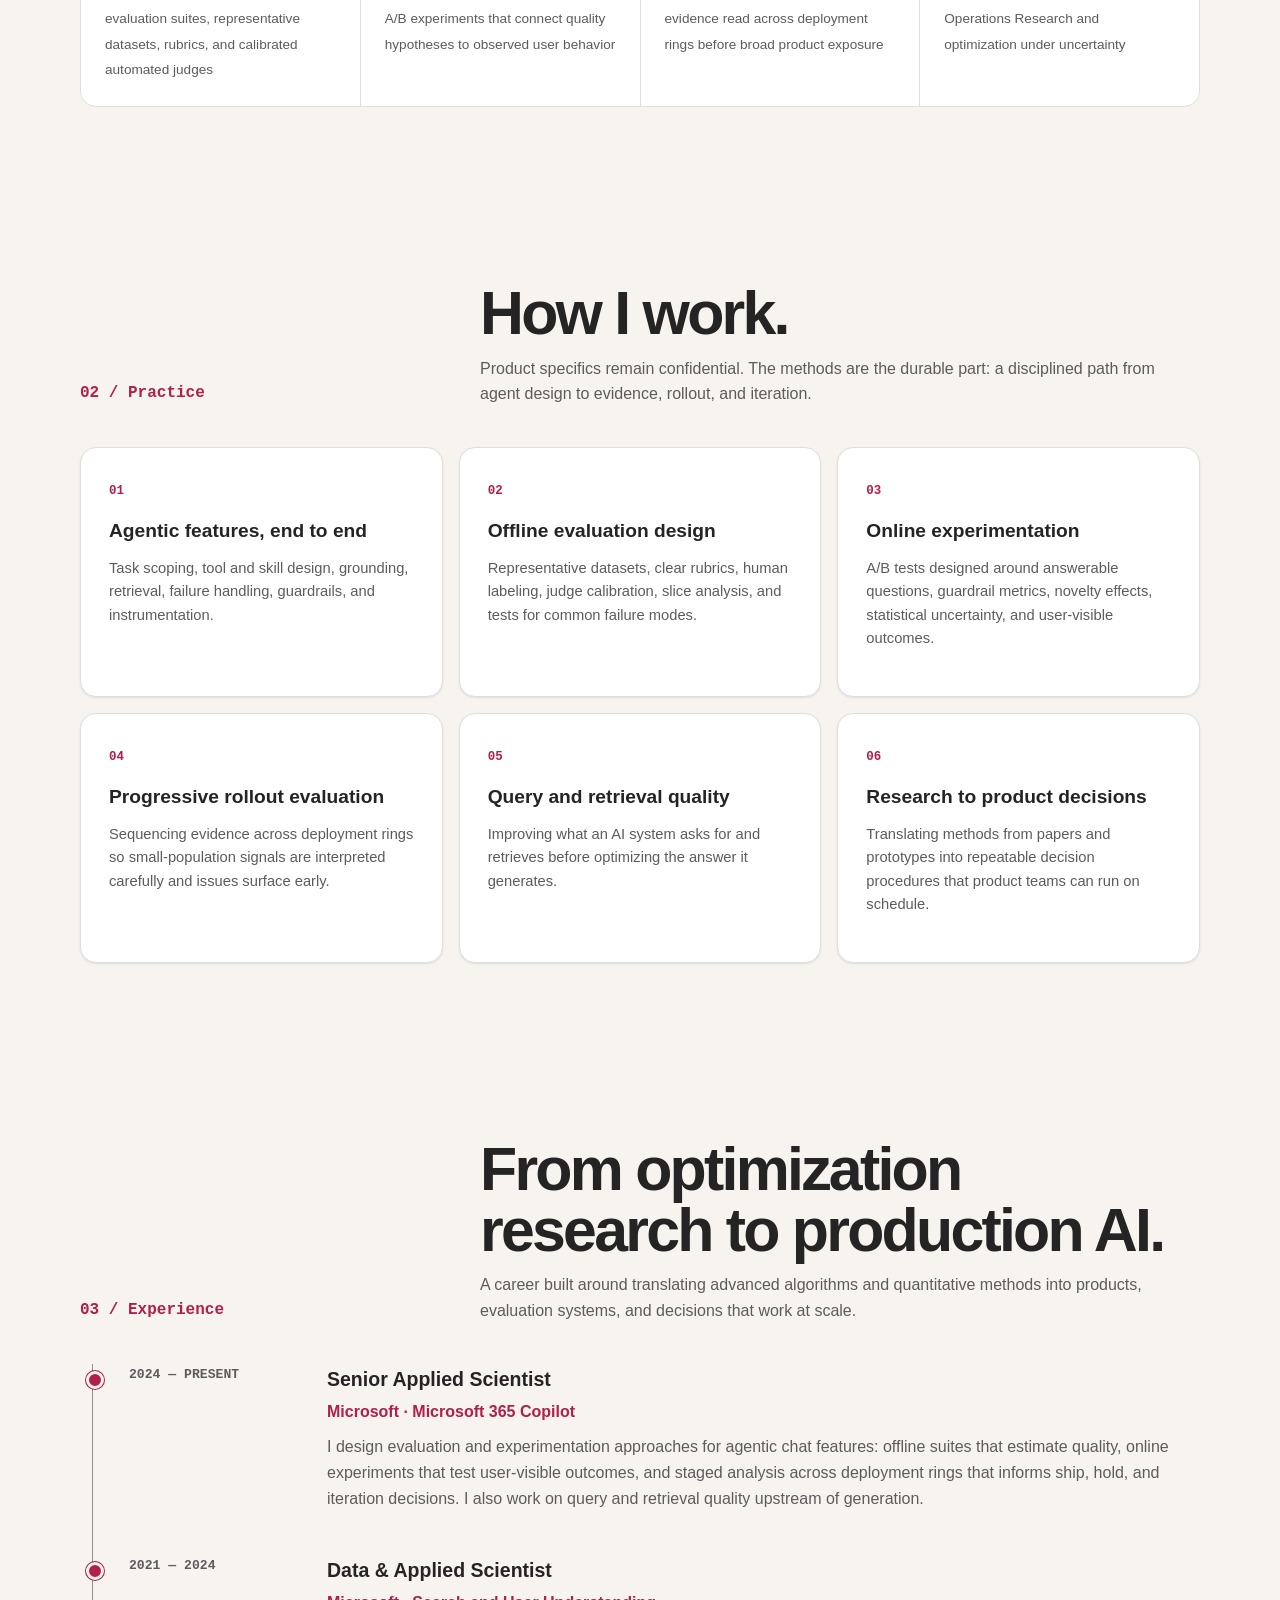
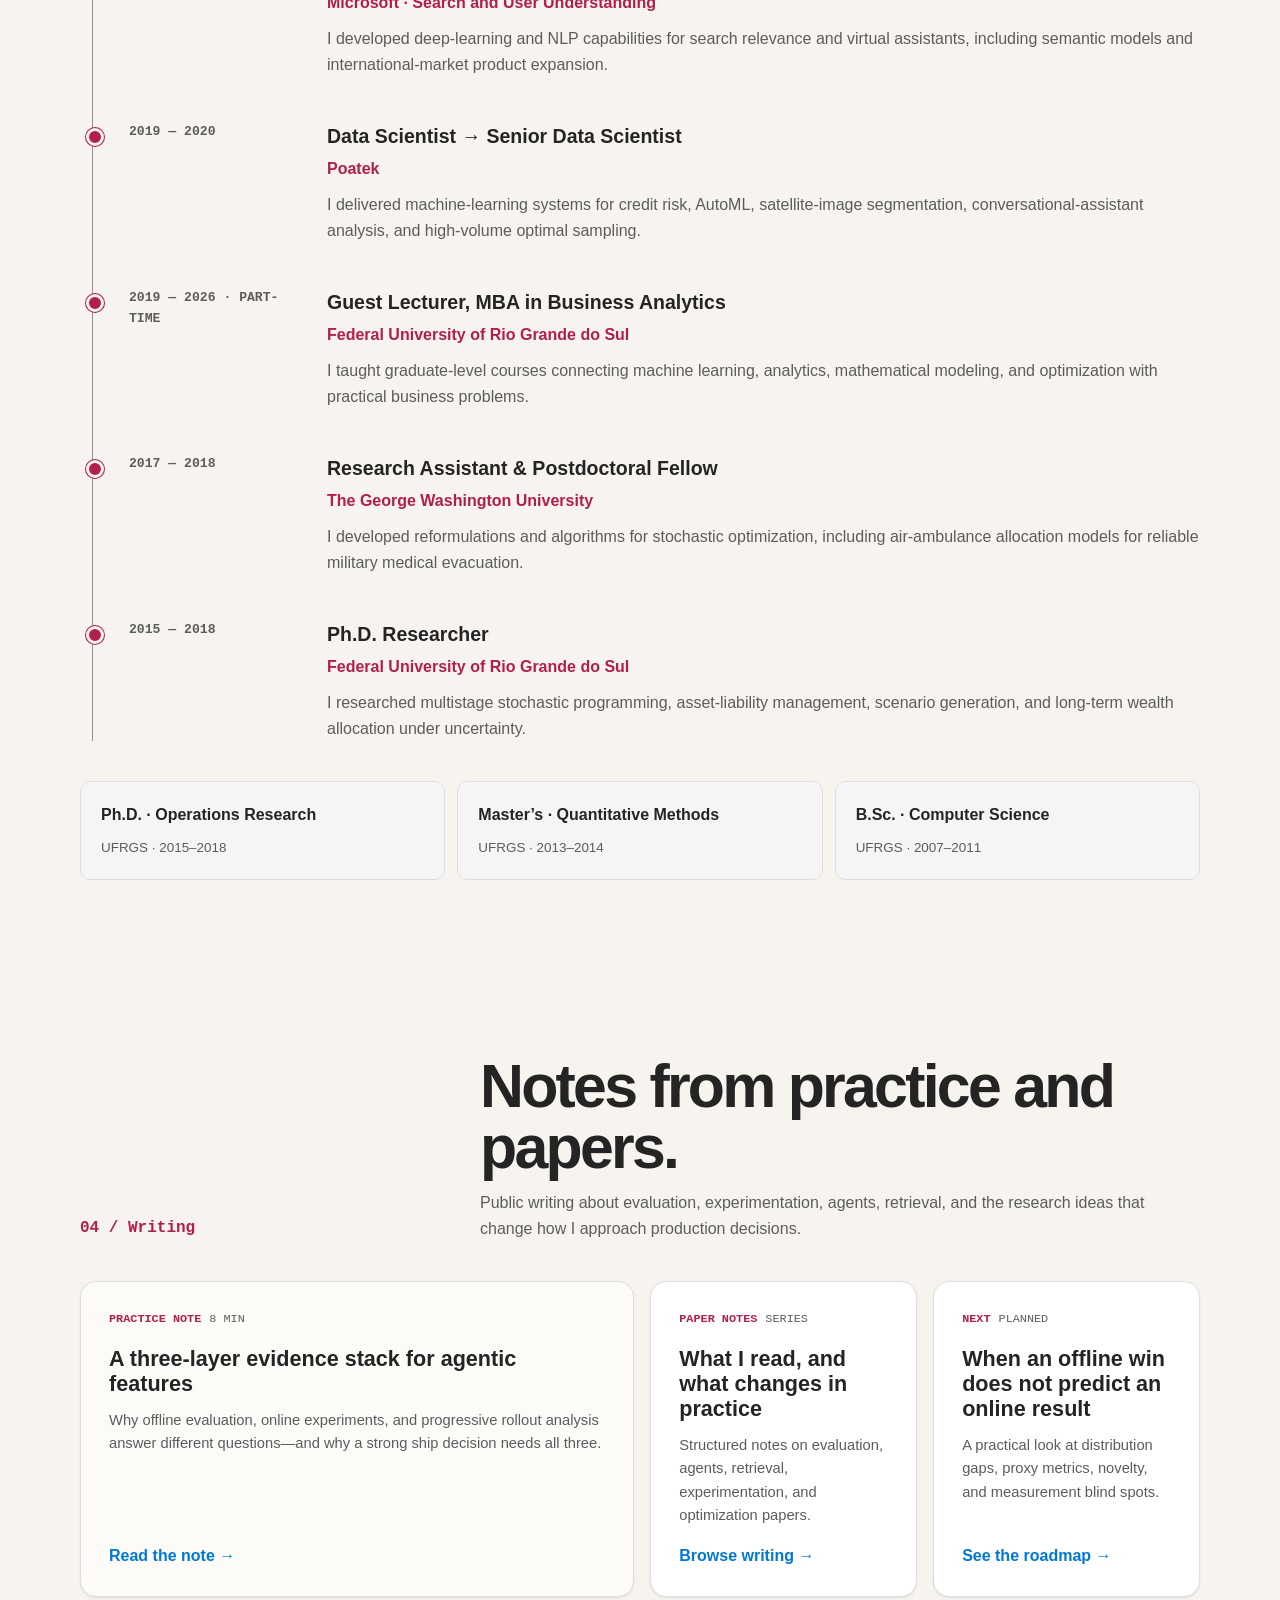
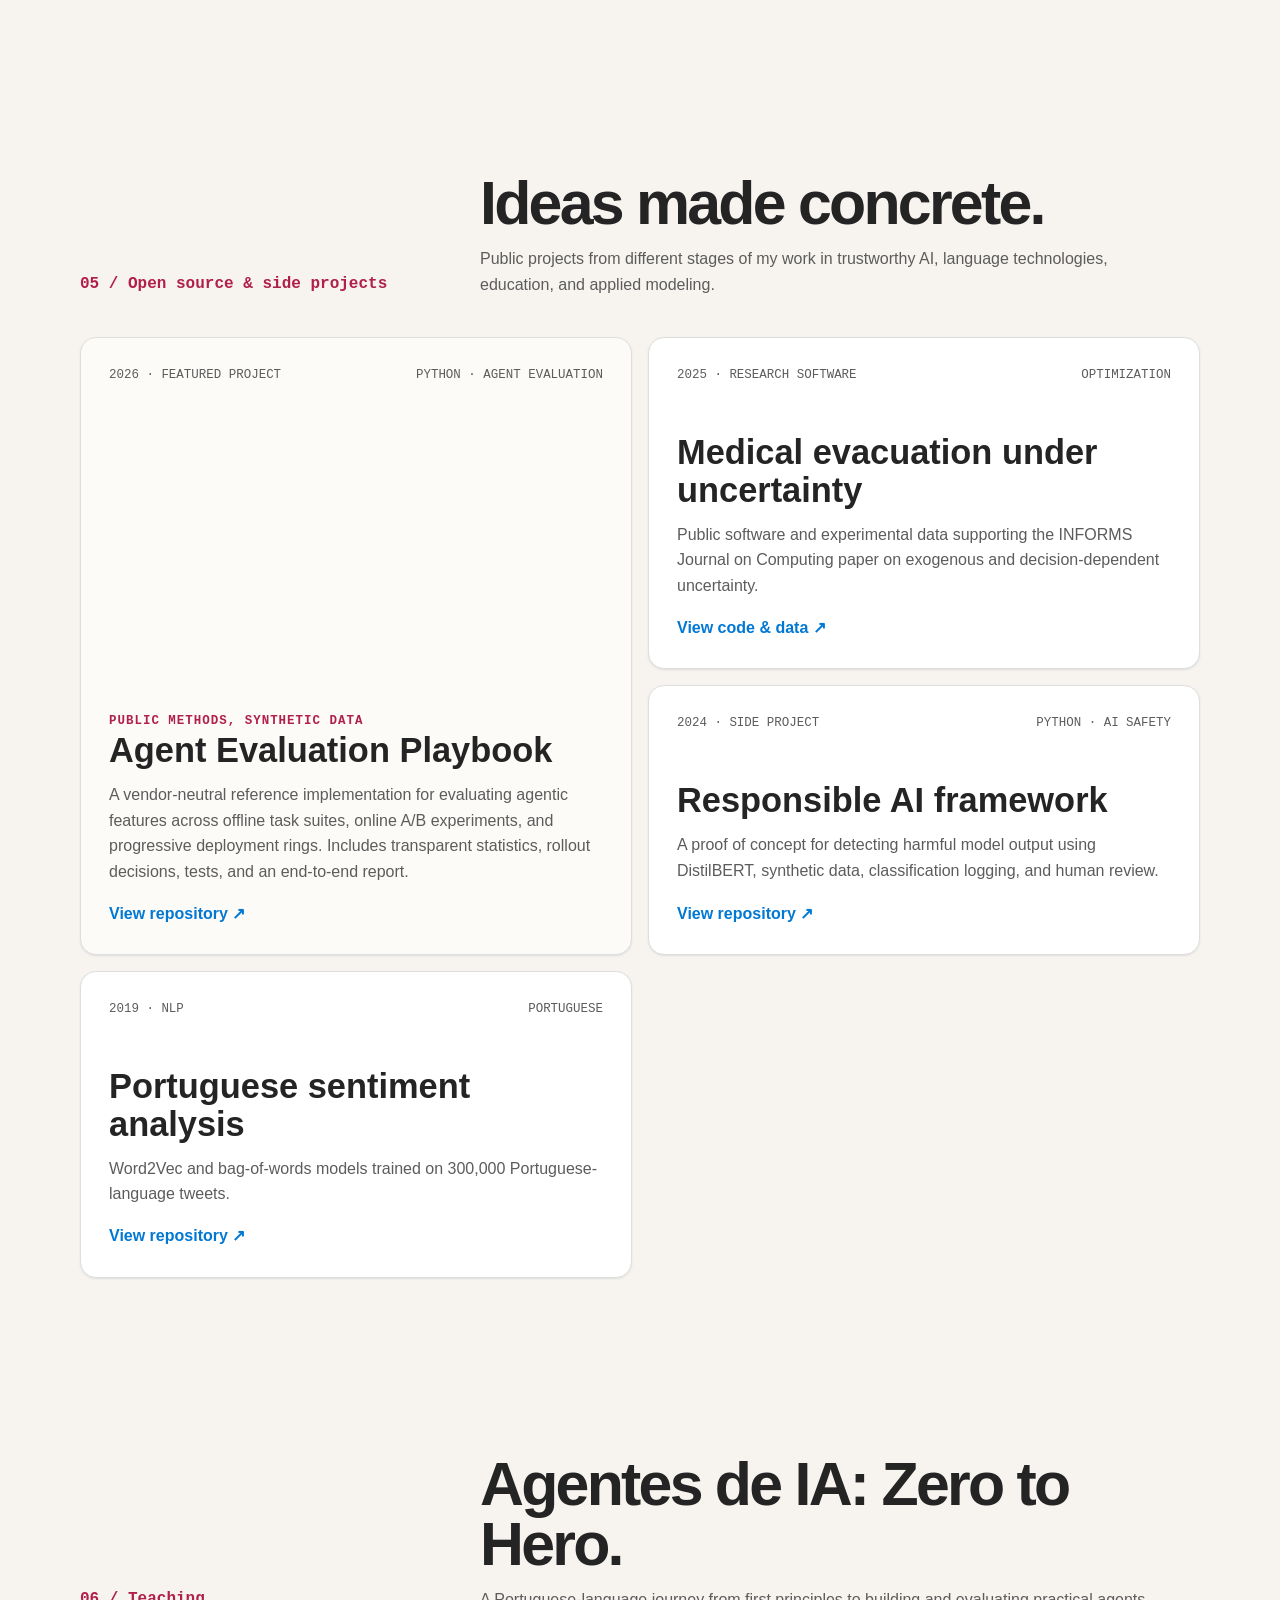
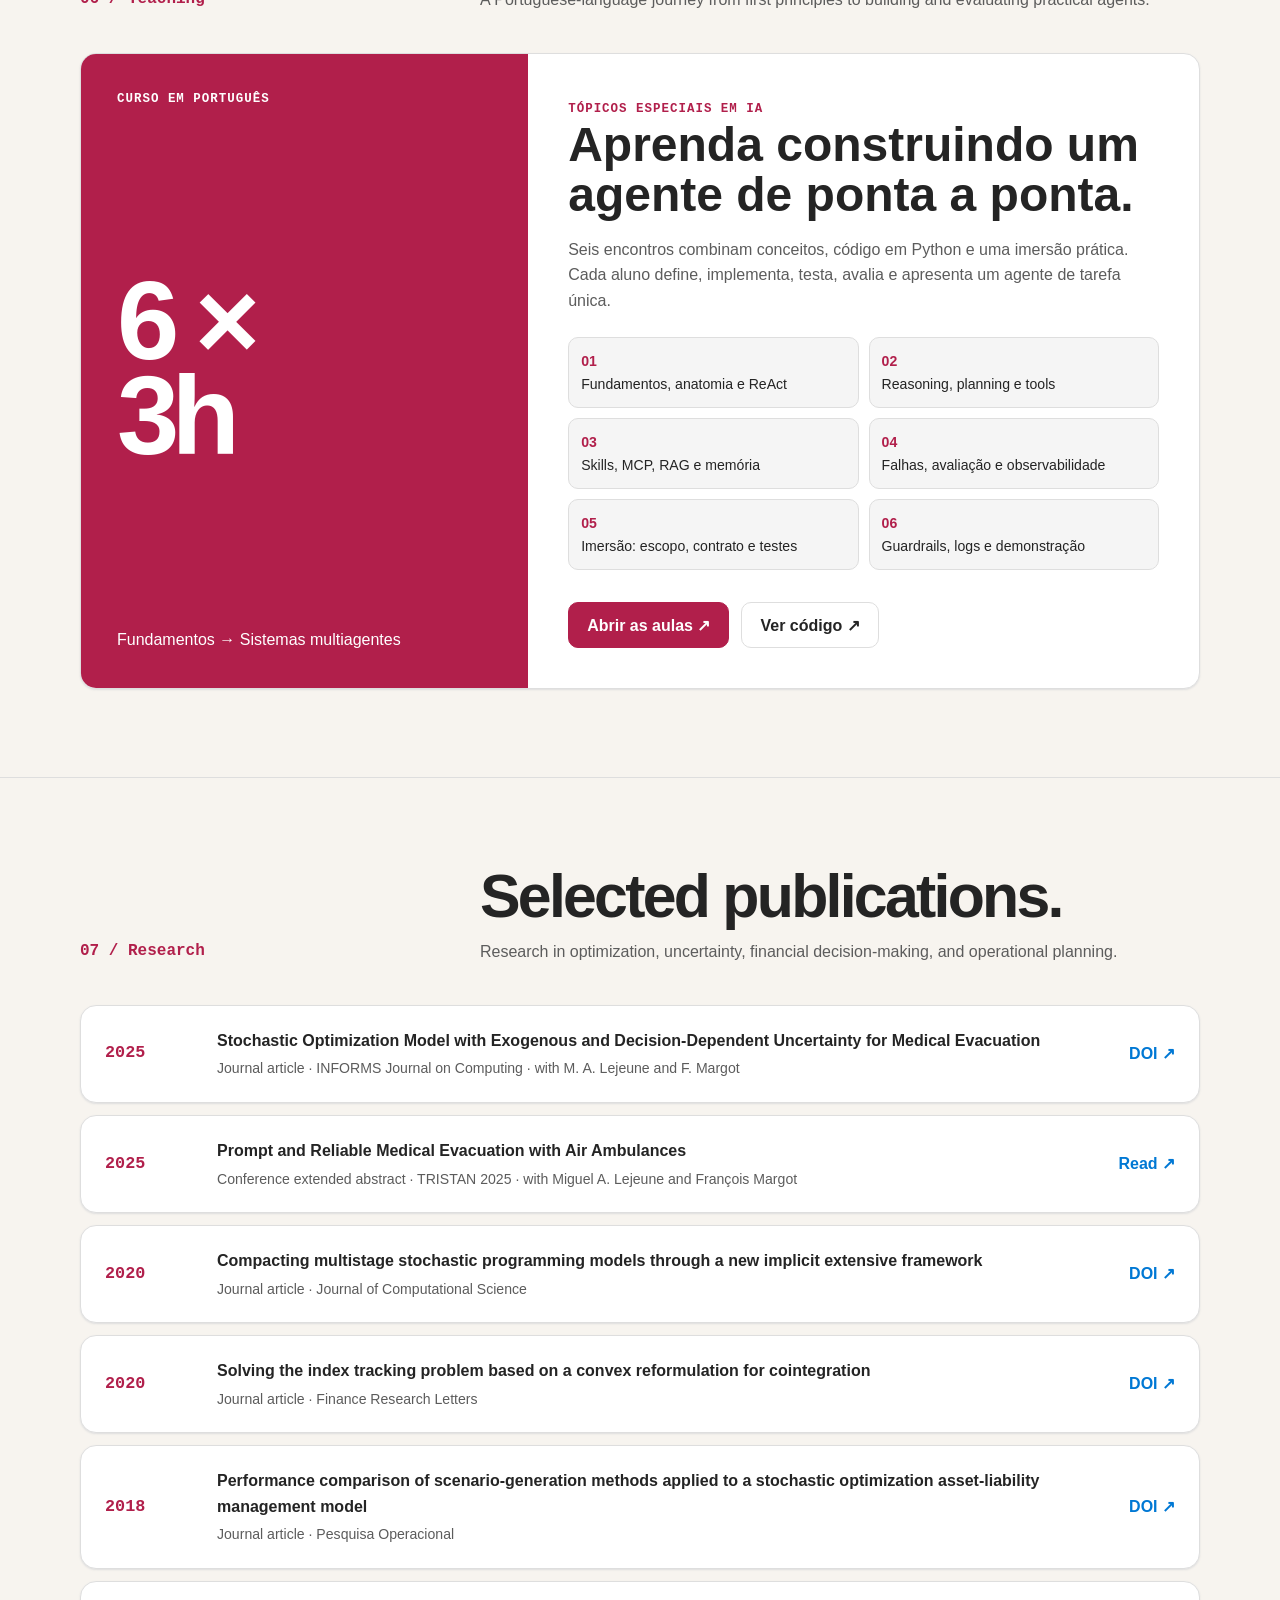
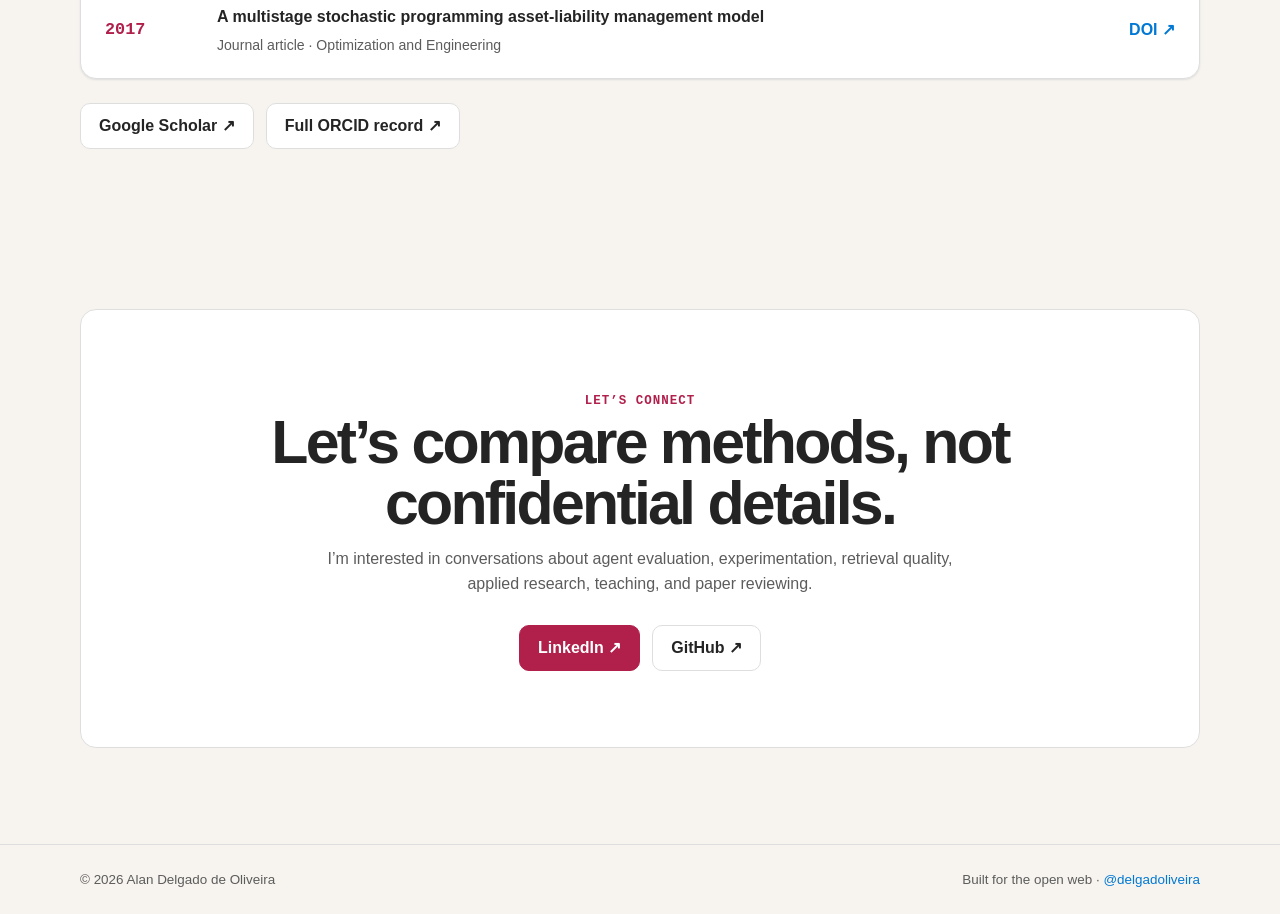
==== commit b0a2f1b7: "Refocus portfolio on agent evaluation Add a public writing section and feature the agent evaluation " ====
--- a/index.html
+++ b/index.html
@@ -3,15 +3,40 @@
 <head>
   <meta charset="utf-8">
   <meta name="viewport" content="width=device-width, initial-scale=1">
-  <meta name="description" content="Alan Delgado de Oliveira — applied AI, optimization research, and AI-agent education.">
-  <title>Alan Delgado de Oliveira — AI, Research & Education</title>
+  <meta name="description" content="Alan Delgado de Oliveira — Senior Applied Scientist working on evaluation, experimentation, and agentic features for Microsoft 365 Copilot.">
+  <link rel="canonical" href="https://delgadoliveira.github.io/">
+  <meta property="og:type" content="website">
+  <meta property="og:url" content="https://delgadoliveira.github.io/">
+  <meta property="og:title" content="Alan Delgado de Oliveira — Applied Scientist">
+  <meta property="og:description" content="Evaluation, experimentation, and agentic AI features. Ph.D. in Operations Research.">
+  <meta property="og:image" content="https://avatars.githubusercontent.com/u/238089?v=4">
+  <meta name="twitter:card" content="summary">
+  <title>Alan Delgado de Oliveira — Applied Scientist</title>
   <script>
     (() => {
       const param = new URLSearchParams(window.location.search).get("clawpilotTheme");
+      const stored = localStorage.getItem("portfolio-theme");
       const theme =
-        param || (window.matchMedia("(prefers-color-scheme: dark)").matches ? "dark" : "light");
+        param || stored || (window.matchMedia("(prefers-color-scheme: dark)").matches ? "dark" : "light");
       document.documentElement.setAttribute("data-theme", theme);
     })();
+  </script>
+  <script type="application/ld+json">
+    {
+      "@context": "https://schema.org",
+      "@type": "Person",
+      "name": "Alan Delgado de Oliveira",
+      "url": "https://delgadoliveira.github.io/",
+      "image": "https://avatars.githubusercontent.com/u/238089?v=4",
+      "jobTitle": "Senior Applied Scientist",
+      "worksFor": { "@type": "Organization", "name": "Microsoft" },
+      "alumniOf": { "@type": "CollegeOrUniversity", "name": "Federal University of Rio Grande do Sul" },
+      "sameAs": [
+        "https://github.com/delgadoliveira",
+        "https://www.linkedin.com/in/delgadoliveira",
+        "https://orcid.org/0000-0003-4260-5844"
+      ]
+    }
   </script>
   <style>
     :root {
@@ -316,6 +341,27 @@
     }
     .profile-card h3 { margin: 10px 0; font-size: 1.25rem; }
     .profile-card p { margin-bottom: 0; color: var(--cp-text-muted); font-size: 0.94rem; }
+    .practice-grid {
+      display: grid;
+      grid-template-columns: repeat(3, 1fr);
+      gap: 16px;
+    }
+    .practice-card {
+      min-height: 250px;
+      padding: 28px;
+      border: 1px solid var(--cp-border);
+      border-radius: 16px;
+      background: var(--cp-surface);
+      box-shadow: 0 1px 2px var(--cp-border);
+    }
+    .practice-card h3 { margin: 14px 0 10px; font-size: 1.2rem; }
+    .practice-card p { margin-bottom: 0; color: var(--cp-text-muted); font-size: 0.92rem; }
+    .practice-index {
+      color: var(--cp-accent);
+      font-family: Consolas, "Courier New", Courier, monospace;
+      font-size: 0.78rem;
+      font-weight: 800;
+    }
     .timeline {
       position: relative;
       margin-left: 12px;
@@ -365,6 +411,37 @@
     }
     .education-item strong { display: block; margin-bottom: 6px; }
     .education-item span { color: var(--cp-text-muted); font-size: 0.84rem; }
+    .writing-grid {
+      display: grid;
+      grid-template-columns: 1.35fr 0.65fr 0.65fr;
+      gap: 16px;
+    }
+    .writing-card {
+      min-height: 300px;
+      display: flex;
+      flex-direction: column;
+      padding: 28px;
+      border: 1px solid var(--cp-border);
+      border-radius: 16px;
+      background: var(--cp-surface);
+      box-shadow: 0 1px 2px var(--cp-border);
+    }
+    .writing-card:first-child { background: var(--cp-bg-elevated); }
+    .writing-card h3 { margin: 18px 0 12px; font-size: 1.35rem; line-height: 1.15; }
+    .writing-card p { color: var(--cp-text-muted); font-size: 0.92rem; }
+    .writing-meta {
+      display: flex;
+      flex-wrap: wrap;
+      gap: 8px;
+      color: var(--cp-text-muted);
+      font-family: Consolas, "Courier New", Courier, monospace;
+      font-size: 0.74rem;
+      text-transform: uppercase;
+    }
+    .writing-type {
+      color: var(--cp-accent);
+      font-weight: 800;
+    }
     .projects-grid {
       display: grid;
       grid-template-columns: repeat(2, 1fr);
@@ -493,11 +570,20 @@
     :focus-visible { outline: 3px solid var(--cp-accent); outline-offset: 3px; }
 
     @media (max-width: 860px) {
-      .nav-links a:not(.theme-toggle) { display: none; }
+      .nav { flex-wrap: wrap; gap: 8px; padding: 10px 0; }
+      .nav-links {
+        width: 100%;
+        justify-content: flex-start;
+        overflow-x: auto;
+        padding-bottom: 4px;
+      }
+      .nav-links a { white-space: nowrap; }
       .hero { grid-template-columns: 1fr; min-height: auto; gap: 56px; padding: 72px 0; }
       .portrait-wrap { justify-self: start; width: min(76vw, 320px); }
       .section-head, .course { grid-template-columns: 1fr; }
       .profile-grid { grid-template-columns: 1fr; }
+      .practice-grid { grid-template-columns: repeat(2, 1fr); }
+      .writing-grid { grid-template-columns: 1fr; }
       .facts { grid-template-columns: repeat(2, 1fr); }
       .role { grid-template-columns: 1fr; gap: 6px; }
       .education-grid { grid-template-columns: 1fr; }
@@ -510,6 +596,7 @@
       h1 { font-size: clamp(2.8rem, 15vw, 4.2rem); }
       section { padding: 68px 0; }
       .module-list { grid-template-columns: 1fr; }
+      .practice-grid { grid-template-columns: 1fr; }
       .facts { grid-template-columns: 1fr; }
       .publication { grid-template-columns: 1fr; gap: 8px; }
       .pub-link { margin-top: 4px; }
@@ -522,6 +609,7 @@
       .reveal { opacity: 1; transform: none; }
     }
   </style>
+  <noscript><style>.reveal { opacity: 1; transform: none; }</style></noscript>
 </head>
 <body>
   <a class="skip-link" href="#main">Skip to content</a>
@@ -530,12 +618,13 @@
     <nav class="nav shell" aria-label="Primary navigation">
       <a class="brand" href="#top"><span class="brand-mark">A.</span> Delgado</a>
       <div class="nav-links">
-        <a href="#work">Work</a>
+        <a href="#practice">Practice</a>
         <a href="#experience">Experience</a>
+        <a href="#writing">Writing</a>
+        <a href="#work">Open source</a>
         <a href="#course">Course</a>
         <a href="#research">Research</a>
-        <a href="#contact">Contact</a>
-        <button class="theme-toggle" id="themeToggle" aria-label="Toggle color theme" title="Toggle theme">◐</button>
+        <button class="theme-toggle" id="themeToggle" aria-label="Toggle color theme" aria-pressed="false" title="Toggle theme">◐</button>
       </div>
     </nav>
   </header>
@@ -543,17 +632,17 @@
   <main id="main">
     <section class="hero shell" id="top">
       <div>
-        <p class="eyebrow">Applied AI · Optimization · Education</p>
-        <h1>Building intelligent systems that move from <span class="hero-name">theory to impact.</span></h1>
+        <p class="eyebrow">Applied Science · Evaluation · AI Agents</p>
+        <h1>Turning agent behavior into <span class="hero-name">evidence teams can ship on.</span></h1>
         <p class="hero-copy">
-          I’m Alan Delgado de Oliveira, a Senior Applied Scientist working on Microsoft 365 Copilot,
-          a published researcher in mathematical optimization, and an educator creating practical
-          learning experiences about AI agents.
+          I’m Alan Delgado de Oliveira, a Senior Applied Scientist working on Microsoft 365 Copilot.
+          I build agentic product features and the evidence used to improve them—offline evaluation,
+          online A/B experiments, and staged validation across deployment rings.
         </p>
         <div class="actions">
-          <a class="button" href="#work">Explore my work <span aria-hidden="true">↓</span></a>
-          <a class="button secondary" href="https://github.com/delgadoliveira" target="_blank" rel="noreferrer">GitHub ↗</a>
-          <a class="button secondary" href="https://orcid.org/0000-0003-4260-5844" target="_blank" rel="noreferrer">ORCID ↗</a>
+          <a class="button" href="#writing">Read my writing <span aria-hidden="true">↓</span></a>
+          <a class="button secondary" href="https://www.linkedin.com/in/delgadoliveira" target="_blank" rel="noreferrer">LinkedIn ↗</a>
+          <a class="button secondary" href="#research">Research ↓</a>
         </div>
       </div>
       <div class="portrait-wrap" aria-label="Portrait of Alan Delgado de Oliveira">
@@ -565,12 +654,12 @@
     <section id="profile">
       <div class="shell">
         <div class="section-head reveal">
-          <div><span class="section-number">01 / Profile</span></div>
-          <div>
-            <h2>Research depth. Engineering pragmatism.</h2>
+          <div><span class="section-number">01 / Current focus</span></div>
+          <div>
+            <h2>Applied science for agentic products.</h2>
             <p class="section-intro">
-              I develop, evaluate, and improve AI experiences using experimentation, language models,
-              search relevance, quantitative analysis, and mathematical optimization.
+              I work where product development and scientific evidence meet: implementing agentic
+              experiences, measuring their quality, and turning incomplete signals into sound decisions.
             </p>
           </div>
         </div>
@@ -578,7 +667,7 @@
           <article class="profile-card reveal">
             <span class="card-kicker">Industry</span>
             <h3>Microsoft 365 Copilot</h3>
-            <p>Driving experimentation, evaluation, and query optimization for enterprise AI experiences on the BizChat Evaluation team.</p>
+            <p>Evaluation, experimentation, query quality, and agentic feature development for enterprise AI chat experiences.</p>
           </article>
           <article class="profile-card reveal">
             <span class="card-kicker">Research</span>
@@ -602,10 +691,33 @@
           <span class="pill">PyTorch</span>
         </div>
         <div class="facts reveal" aria-label="Career highlights">
-          <div class="fact"><strong>11+ years</strong><span>across research, data science, and applied AI</span></div>
-          <div class="fact"><strong>3 degrees</strong><span>Ph.D. and master’s in management science, plus a B.Sc. in computer science</span></div>
-          <div class="fact"><strong>PT-BR launch</strong><span>contributed to shipping Play My Emails for the Brazilian market</span></div>
-          <div class="fact"><strong>200K/day</strong><span>records handled by an optimal sampling pipeline built with Scala and Spark</span></div>
+          <div class="fact"><strong>Offline</strong><span>evaluation suites, representative datasets, rubrics, and calibrated automated judges</span></div>
+          <div class="fact"><strong>Online</strong><span>A/B experiments that connect quality hypotheses to observed user behavior</span></div>
+          <div class="fact"><strong>Progressive</strong><span>evidence read across deployment rings before broad product exposure</span></div>
+          <div class="fact"><strong>Ph.D.</strong><span>Operations Research and optimization under uncertainty</span></div>
+        </div>
+      </div>
+    </section>
+
+    <section id="practice">
+      <div class="shell">
+        <div class="section-head reveal">
+          <div><span class="section-number">02 / Practice</span></div>
+          <div>
+            <h2>How I work.</h2>
+            <p class="section-intro">
+              Product specifics remain confidential. The methods are the durable part: a disciplined
+              path from agent design to evidence, rollout, and iteration.
+            </p>
+          </div>
+        </div>
+        <div class="practice-grid">
+          <article class="practice-card reveal"><span class="practice-index">01</span><h3>Agentic features, end to end</h3><p>Task scoping, tool and skill design, grounding, retrieval, failure handling, guardrails, and instrumentation.</p></article>
+          <article class="practice-card reveal"><span class="practice-index">02</span><h3>Offline evaluation design</h3><p>Representative datasets, clear rubrics, human labeling, judge calibration, slice analysis, and tests for common failure modes.</p></article>
+          <article class="practice-card reveal"><span class="practice-index">03</span><h3>Online experimentation</h3><p>A/B tests designed around answerable questions, guardrail metrics, novelty effects, statistical uncertainty, and user-visible outcomes.</p></article>
+          <article class="practice-card reveal"><span class="practice-index">04</span><h3>Progressive rollout evaluation</h3><p>Sequencing evidence across deployment rings so small-population signals are interpreted carefully and issues surface early.</p></article>
+          <article class="practice-card reveal"><span class="practice-index">05</span><h3>Query and retrieval quality</h3><p>Improving what an AI system asks for and retrieves before optimizing the answer it generates.</p></article>
+          <article class="practice-card reveal"><span class="practice-index">06</span><h3>Research to product decisions</h3><p>Translating methods from papers and prototypes into repeatable decision procedures that product teams can run on schedule.</p></article>
         </div>
       </div>
     </section>
@@ -613,7 +725,7 @@
     <section id="experience">
       <div class="shell">
         <div class="section-head reveal">
-          <div><span class="section-number">02 / Experience</span></div>
+          <div><span class="section-number">03 / Experience</span></div>
           <div>
             <h2>From optimization research to production AI.</h2>
             <p class="section-intro">
@@ -629,8 +741,10 @@
               <h3>Senior Applied Scientist</h3>
               <p class="role-company">Microsoft · Microsoft 365 Copilot</p>
               <p class="role-description">
-                Designs A/B tests, evaluation approaches, and query-optimization methods for enterprise
-                AI communication experiences, combining generative AI, LLMs, search, and data analysis.
+                I design evaluation and experimentation approaches for agentic chat features: offline
+                suites that estimate quality, online experiments that test user-visible outcomes, and
+                staged analysis across deployment rings that informs ship, hold, and iteration decisions.
+                I also work on query and retrieval quality upstream of generation.
               </p>
             </div>
           </article>
@@ -640,7 +754,7 @@
               <h3>Data & Applied Scientist</h3>
               <p class="role-company">Microsoft · Search and User Understanding</p>
               <p class="role-description">
-                Developed deep-learning and NLP capabilities for search relevance and virtual assistants,
+                I developed deep-learning and NLP capabilities for search relevance and virtual assistants,
                 including semantic models and international-market product expansion.
               </p>
             </div>
@@ -651,18 +765,18 @@
               <h3>Data Scientist → Senior Data Scientist</h3>
               <p class="role-company">Poatek</p>
               <p class="role-description">
-                Delivered machine-learning systems for credit risk, AutoML, satellite-image segmentation,
+                I delivered machine-learning systems for credit risk, AutoML, satellite-image segmentation,
                 conversational-assistant analysis, and high-volume optimal sampling.
               </p>
             </div>
           </article>
           <article class="role reveal">
-            <div class="role-time">2019 — 2026</div>
+            <div class="role-time">2019 — 2026 · PART-TIME</div>
             <div>
               <h3>Guest Lecturer, MBA in Business Analytics</h3>
               <p class="role-company">Federal University of Rio Grande do Sul</p>
               <p class="role-description">
-                Taught graduate-level courses connecting machine learning, analytics, mathematical
+                I taught graduate-level courses connecting machine learning, analytics, mathematical
                 modeling, and optimization with practical business problems.
               </p>
             </div>
@@ -673,7 +787,7 @@
               <h3>Research Assistant & Postdoctoral Fellow</h3>
               <p class="role-company">The George Washington University</p>
               <p class="role-description">
-                Developed reformulations and algorithms for stochastic optimization, including air-ambulance
+                I developed reformulations and algorithms for stochastic optimization, including air-ambulance
                 allocation models for reliable military medical evacuation.
               </p>
             </div>
@@ -684,7 +798,7 @@
               <h3>Ph.D. Researcher</h3>
               <p class="role-company">Federal University of Rio Grande do Sul</p>
               <p class="role-description">
-                Researched multistage stochastic programming, asset-liability management, scenario
+                I researched multistage stochastic programming, asset-liability management, scenario
                 generation, and long-term wealth allocation under uncertainty.
               </p>
             </div>
@@ -698,40 +812,82 @@
       </div>
     </section>
 
+    <section id="writing">
+      <div class="shell">
+        <div class="section-head reveal">
+          <div><span class="section-number">04 / Writing</span></div>
+          <div>
+            <h2>Notes from practice and papers.</h2>
+            <p class="section-intro">
+              Public writing about evaluation, experimentation, agents, retrieval, and the research
+              ideas that change how I approach production decisions.
+            </p>
+          </div>
+        </div>
+        <div class="writing-grid">
+          <article class="writing-card reveal">
+            <div class="writing-meta"><span class="writing-type">Practice note</span><span>8 min</span></div>
+            <h3>A three-layer evidence stack for agentic features</h3>
+            <p>Why offline evaluation, online experiments, and progressive rollout analysis answer different questions—and why a strong ship decision needs all three.</p>
+            <a class="text-link" href="writing/evidence-stack/">Read the note →</a>
+          </article>
+          <article class="writing-card reveal">
+            <div class="writing-meta"><span class="writing-type">Paper notes</span><span>Series</span></div>
+            <h3>What I read, and what changes in practice</h3>
+            <p>Structured notes on evaluation, agents, retrieval, experimentation, and optimization papers.</p>
+            <a class="text-link" href="writing/">Browse writing →</a>
+          </article>
+          <article class="writing-card reveal">
+            <div class="writing-meta"><span class="writing-type">Next</span><span>Planned</span></div>
+            <h3>When an offline win does not predict an online result</h3>
+            <p>A practical look at distribution gaps, proxy metrics, novelty, and measurement blind spots.</p>
+            <a class="text-link" href="writing/">See the roadmap →</a>
+          </article>
+        </div>
+      </div>
+    </section>
+
     <section id="work">
       <div class="shell">
         <div class="section-head reveal">
-          <div><span class="section-number">03 / Selected work</span></div>
+          <div><span class="section-number">05 / Open source & side projects</span></div>
           <div>
             <h2>Ideas made concrete.</h2>
-            <p class="section-intro">Open projects that reflect my interests in trustworthy AI, language technologies, and applied modeling.</p>
+            <p class="section-intro">Public projects from different stages of my work in trustworthy AI, language technologies, education, and applied modeling.</p>
           </div>
         </div>
         <div class="projects-grid">
           <article class="project-card featured reveal">
-            <div class="project-meta"><span>FEATURED PROJECT</span><span>PYTHON · AI SAFETY</span></div>
+            <div class="project-meta"><span>2026 · FEATURED PROJECT</span><span>PYTHON · AGENT EVALUATION</span></div>
             <div>
-              <span class="card-kicker">Responsible AI</span>
-              <h3>Evaluating and mitigating harmful model output</h3>
+              <span class="card-kicker">Public methods, synthetic data</span>
+              <h3>Agent Evaluation Playbook</h3>
               <p>
-                A proof of concept for detecting hate speech in AI-generated content using DistilBERT,
-                synthetic data generation, classification logging, and human review.
+                A vendor-neutral reference implementation for evaluating agentic features across
+                offline task suites, online A/B experiments, and progressive deployment rings.
+                Includes transparent statistics, rollout decisions, tests, and an end-to-end report.
               </p>
-              <a class="text-link" href="https://github.com/delgadoliveira/responsibleAI" target="_blank" rel="noreferrer">View repository ↗</a>
+              <a class="text-link" href="https://github.com/delgadoliveira/agent-evaluation-playbook" target="_blank" rel="noreferrer">View repository ↗</a>
             </div>
           </article>
           <article class="project-card reveal">
-            <div class="project-meta"><span>NLP</span><span>PORTUGUESE</span></div>
+            <div class="project-meta"><span>2025 · RESEARCH SOFTWARE</span><span>OPTIMIZATION</span></div>
+            <h3>Medical evacuation under uncertainty</h3>
+            <p>Public software and experimental data supporting the INFORMS Journal on Computing paper on exogenous and decision-dependent uncertainty.</p>
+            <a class="text-link" href="https://github.com/INFORMSJoC/2024.0986" target="_blank" rel="noreferrer">View code & data ↗</a>
+          </article>
+          <article class="project-card reveal">
+            <div class="project-meta"><span>2024 · SIDE PROJECT</span><span>PYTHON · AI SAFETY</span></div>
+            <h3>Responsible AI framework</h3>
+            <p>A proof of concept for detecting harmful model output using DistilBERT, synthetic data, classification logging, and human review.</p>
+            <a class="text-link" href="https://github.com/delgadoliveira/responsibleAI" target="_blank" rel="noreferrer">View repository ↗</a>
+          </article>
+          <article class="project-card reveal">
+            <div class="project-meta"><span>2019 · NLP</span><span>PORTUGUESE</span></div>
             <h3>Portuguese sentiment analysis</h3>
             <p>Word2Vec and bag-of-words models trained on 300,000 Portuguese-language tweets.</p>
             <a class="text-link" href="https://github.com/delgadoliveira/portuguese_sentiment_analysis" target="_blank" rel="noreferrer">View repository ↗</a>
           </article>
-          <article class="project-card reveal">
-            <div class="project-meta"><span>DATA SCIENCE</span><span>JUPYTER</span></div>
-            <h3>Maritime travel modeling</h3>
-            <p>Exploratory statistics and machine-learning modeling over maritime shipment data.</p>
-            <a class="text-link" href="https://github.com/delgadoliveira/maritime_travels" target="_blank" rel="noreferrer">View repository ↗</a>
-          </article>
         </div>
       </div>
     </section>
@@ -739,7 +895,7 @@
     <section id="course">
       <div class="shell">
         <div class="section-head reveal">
-          <div><span class="section-number">04 / Teaching</span></div>
+          <div><span class="section-number">06 / Teaching</span></div>
           <div>
             <h2>Agentes de IA: Zero to Hero.</h2>
             <p class="section-intro">A Portuguese-language journey from first principles to building and evaluating practical agents.</p>
@@ -778,7 +934,7 @@
     <section id="research" class="publications">
       <div class="shell">
         <div class="section-head reveal">
-          <div><span class="section-number">05 / Research</span></div>
+          <div><span class="section-number">07 / Research</span></div>
           <div>
             <h2>Selected publications.</h2>
             <p class="section-intro">Research in optimization, uncertainty, financial decision-making, and operational planning.</p>
@@ -787,8 +943,16 @@
         <article class="publication reveal">
           <div class="pub-year">2025</div>
           <div>
+            <h3>Stochastic Optimization Model with Exogenous and Decision-Dependent Uncertainty for Medical Evacuation</h3>
+            <p>Journal article · INFORMS Journal on Computing · with M. A. Lejeune and F. Margot</p>
+          </div>
+          <a class="pub-link" href="https://doi.org/10.1287/ijoc.2024.0986" target="_blank" rel="noreferrer">DOI ↗</a>
+        </article>
+        <article class="publication reveal">
+          <div class="pub-year">2025</div>
+          <div>
             <h3>Prompt and Reliable Medical Evacuation with Air Ambulances</h3>
-            <p>TRISTAN 2025 · with Miguel A. Lejeune and François Margot</p>
+            <p>Conference extended abstract · TRISTAN 2025 · with Miguel A. Lejeune and François Margot</p>
           </div>
           <a class="pub-link" href="https://tristan2025.org/proceedings/TRISTAN2025_ExtendedAbstract_61.pdf" target="_blank" rel="noreferrer">Read ↗</a>
         </article>
@@ -796,7 +960,7 @@
           <div class="pub-year">2020</div>
           <div>
             <h3>Compacting multistage stochastic programming models through a new implicit extensive framework</h3>
-            <p>Journal of Computational Science</p>
+            <p>Journal article · Journal of Computational Science</p>
           </div>
           <a class="pub-link" href="https://doi.org/10.1016/j.jocs.2020.101128" target="_blank" rel="noreferrer">DOI ↗</a>
         </article>
@@ -804,7 +968,7 @@
           <div class="pub-year">2020</div>
           <div>
             <h3>Solving the index tracking problem based on a convex reformulation for cointegration</h3>
-            <p>Finance Research Letters</p>
+            <p>Journal article · Finance Research Letters</p>
           </div>
           <a class="pub-link" href="https://doi.org/10.1016/j.frl.2019.101356" target="_blank" rel="noreferrer">DOI ↗</a>
         </article>
@@ -812,7 +976,7 @@
           <div class="pub-year">2018</div>
           <div>
             <h3>Performance comparison of scenario-generation methods applied to a stochastic optimization asset-liability management model</h3>
-            <p>Pesquisa Operacional</p>
+            <p>Journal article · Pesquisa Operacional</p>
           </div>
           <a class="pub-link" href="https://doi.org/10.1590/0101-7438.2018.038.01.0053" target="_blank" rel="noreferrer">DOI ↗</a>
         </article>
@@ -820,12 +984,12 @@
           <div class="pub-year">2017</div>
           <div>
             <h3>A multistage stochastic programming asset-liability management model</h3>
-            <p>Optimization and Engineering</p>
+            <p>Journal article · Optimization and Engineering</p>
           </div>
           <a class="pub-link" href="https://doi.org/10.1007/s11081-016-9316-3" target="_blank" rel="noreferrer">DOI ↗</a>
         </article>
         <div class="actions reveal" style="margin-top: 24px;">
-          <a class="button secondary" href="https://scholar.google.com/scholar?q=%22Alan+Delgado+de+Oliveira%22" target="_blank" rel="noreferrer">Google Scholar ↗</a>
+          <a class="button secondary" href="https://scholar.google.com/citations?user=CW01zIAAAAAJ&hl=en" target="_blank" rel="noreferrer">Google Scholar ↗</a>
           <a class="button secondary" href="https://orcid.org/0000-0003-4260-5844" target="_blank" rel="noreferrer">Full ORCID record ↗</a>
         </div>
       </div>
@@ -835,8 +999,8 @@
       <div class="shell">
         <div class="contact-card reveal">
           <span class="card-kicker">Let’s connect</span>
-          <h2>Interested in applied AI, research, or education?</h2>
-          <p>Follow my work, explore the source, or connect professionally through the profiles below.</p>
+          <h2>Let’s compare methods, not confidential details.</h2>
+          <p>I’m interested in conversations about agent evaluation, experimentation, retrieval quality, applied research, teaching, and paper reviewing.</p>
           <div class="actions" style="justify-content: center;">
             <a class="button" href="https://www.linkedin.com/in/delgadoliveira" target="_blank" rel="noreferrer">LinkedIn ↗</a>
             <a class="button secondary" href="https://github.com/delgadoliveira" target="_blank" rel="noreferrer">GitHub ↗</a>
@@ -856,14 +1020,13 @@
   <script>
     const root = document.documentElement;
     const toggle = document.getElementById("themeToggle");
-    const storedTheme = localStorage.getItem("portfolio-theme");
-    if (storedTheme) root.setAttribute("data-theme", storedTheme);
-
     toggle.addEventListener("click", () => {
       const next = root.getAttribute("data-theme") === "dark" ? "light" : "dark";
       root.setAttribute("data-theme", next);
       localStorage.setItem("portfolio-theme", next);
+      toggle.setAttribute("aria-pressed", String(next === "dark"));
     });
+    toggle.setAttribute("aria-pressed", String(root.getAttribute("data-theme") === "dark"));
 
     document.getElementById("year").textContent = new Date().getFullYear();
 
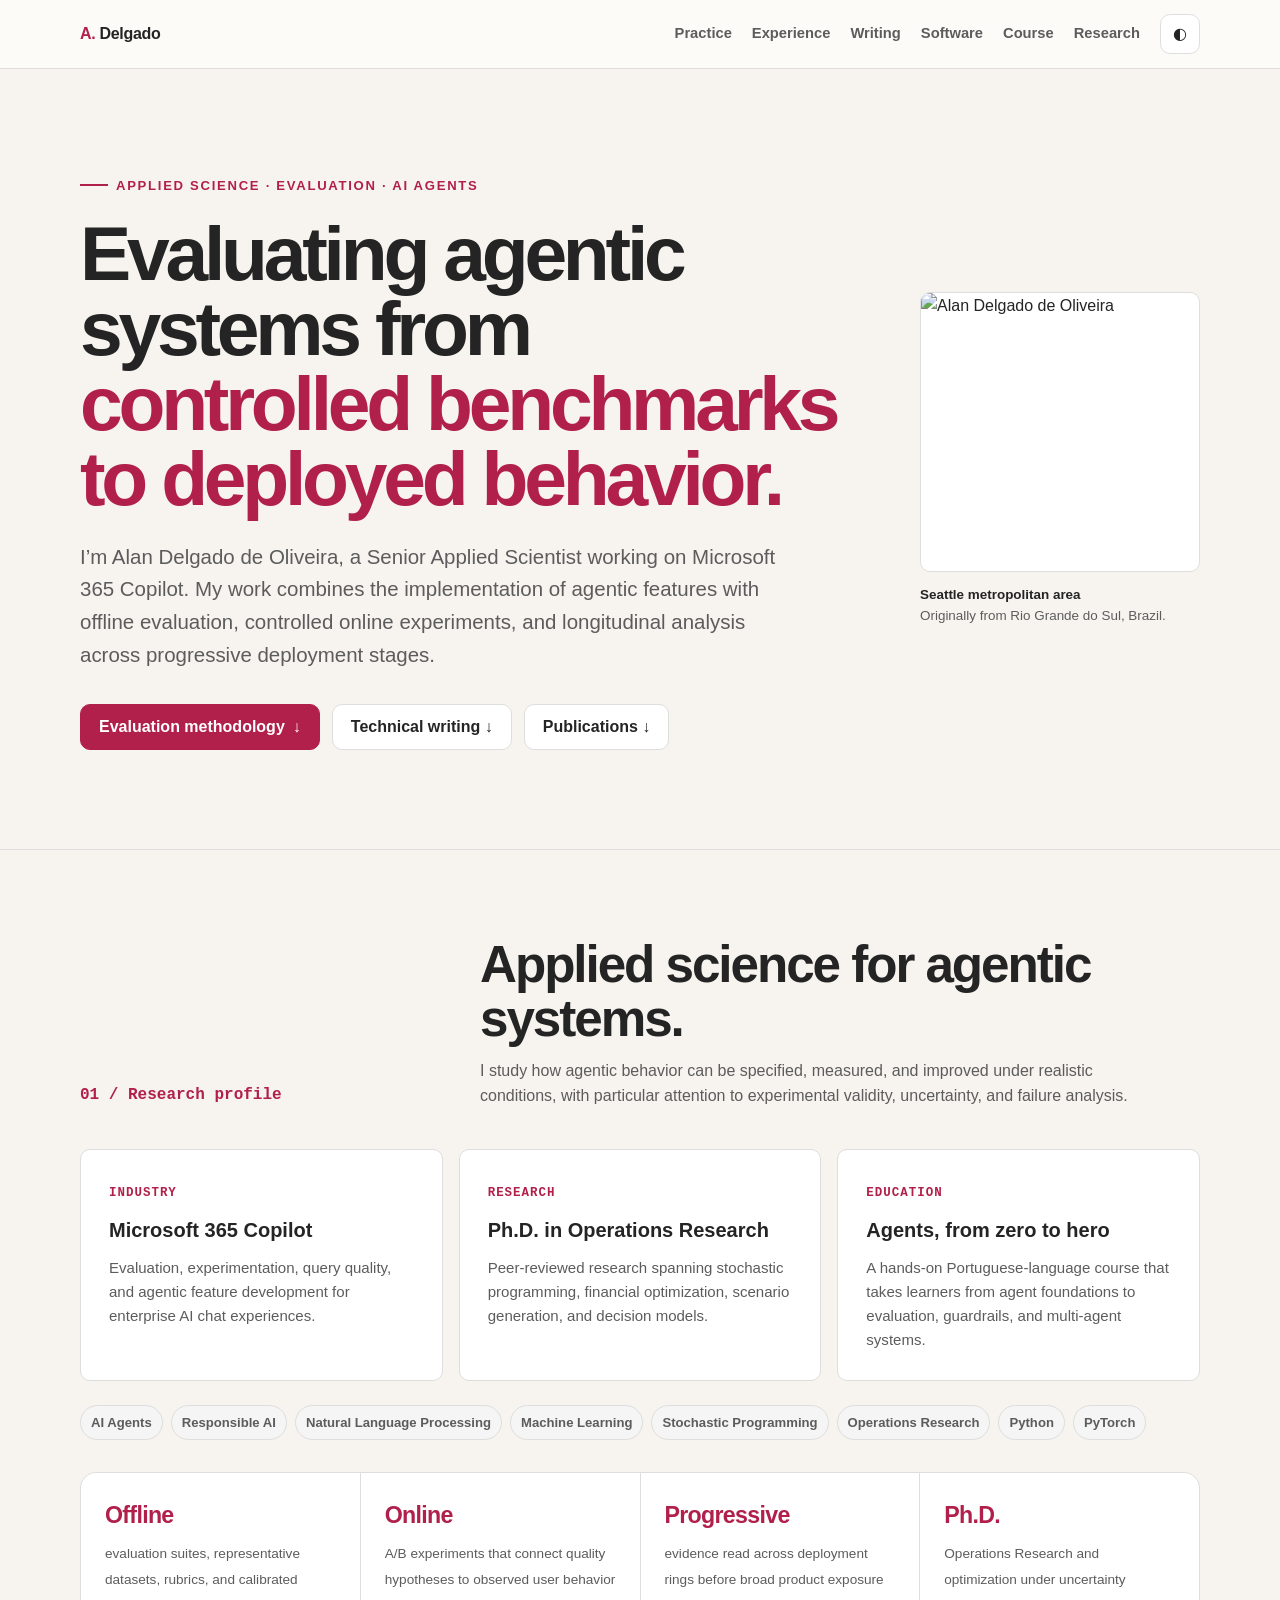
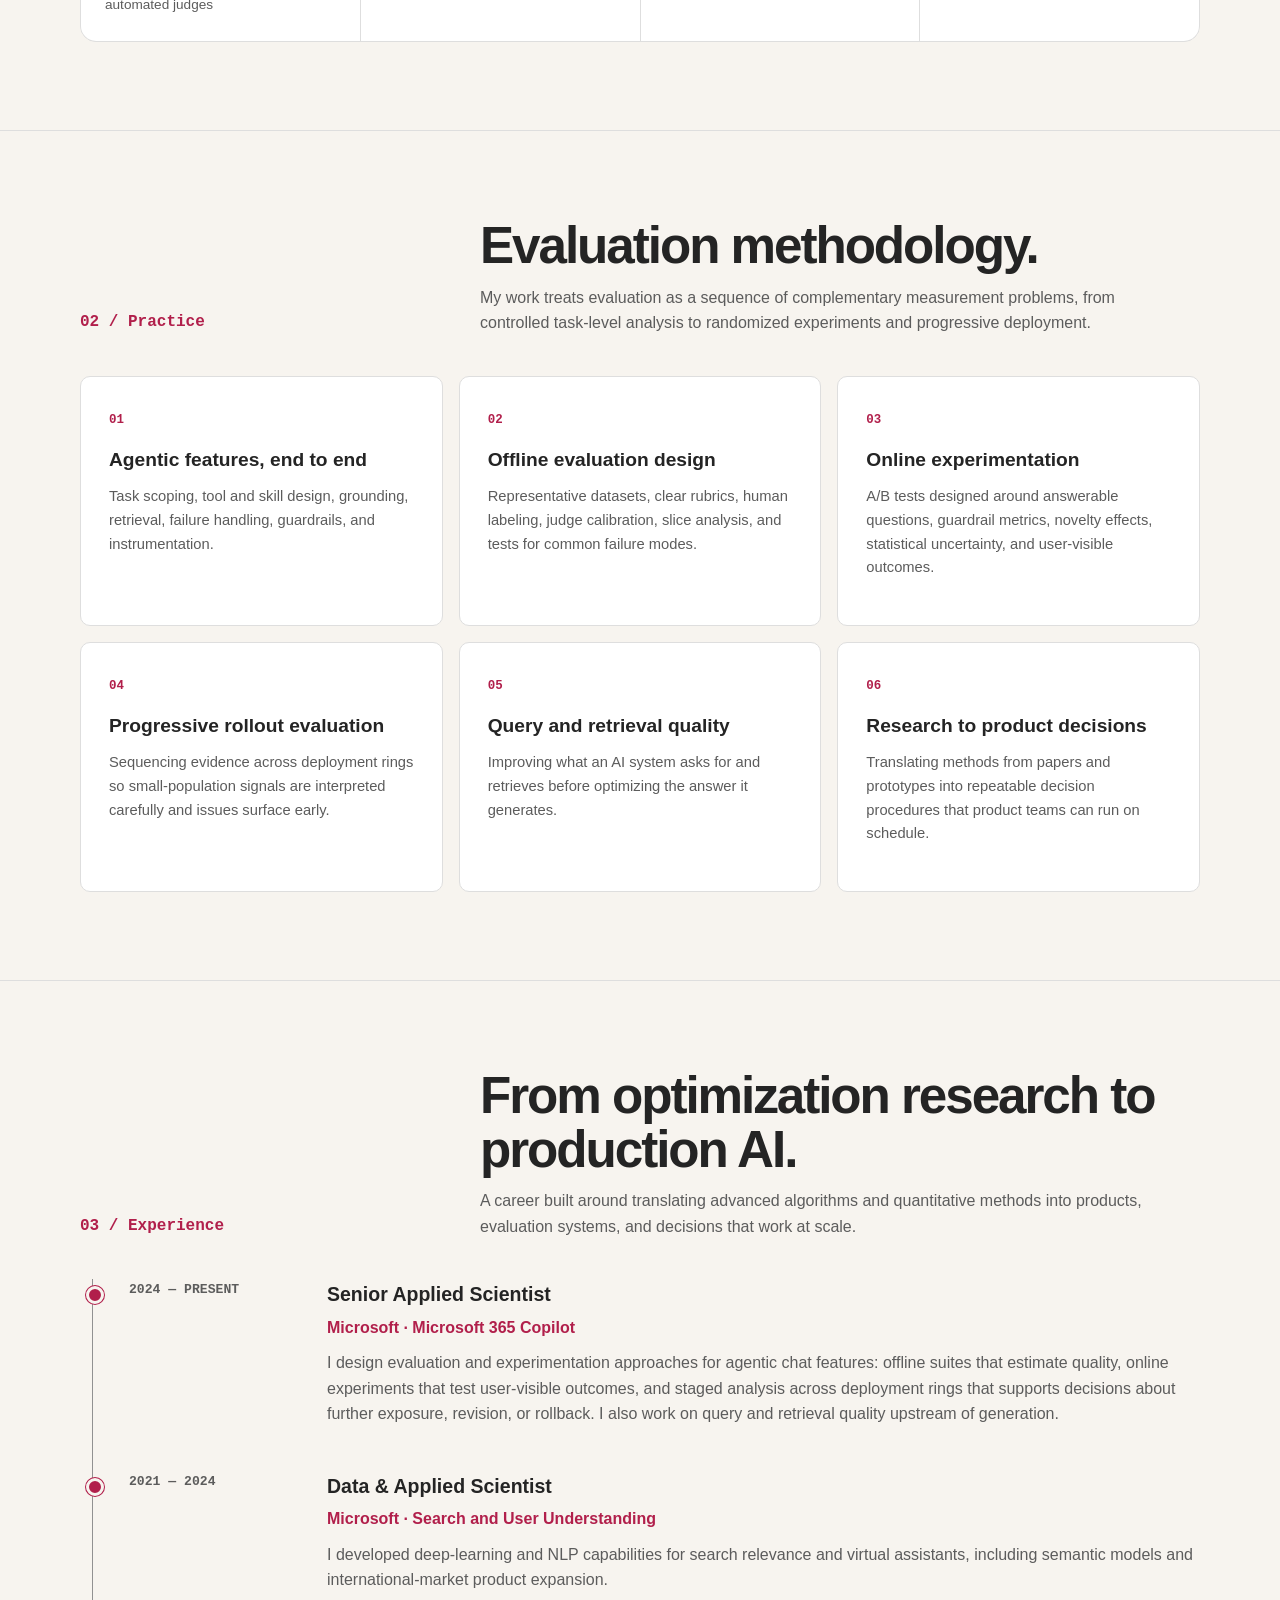
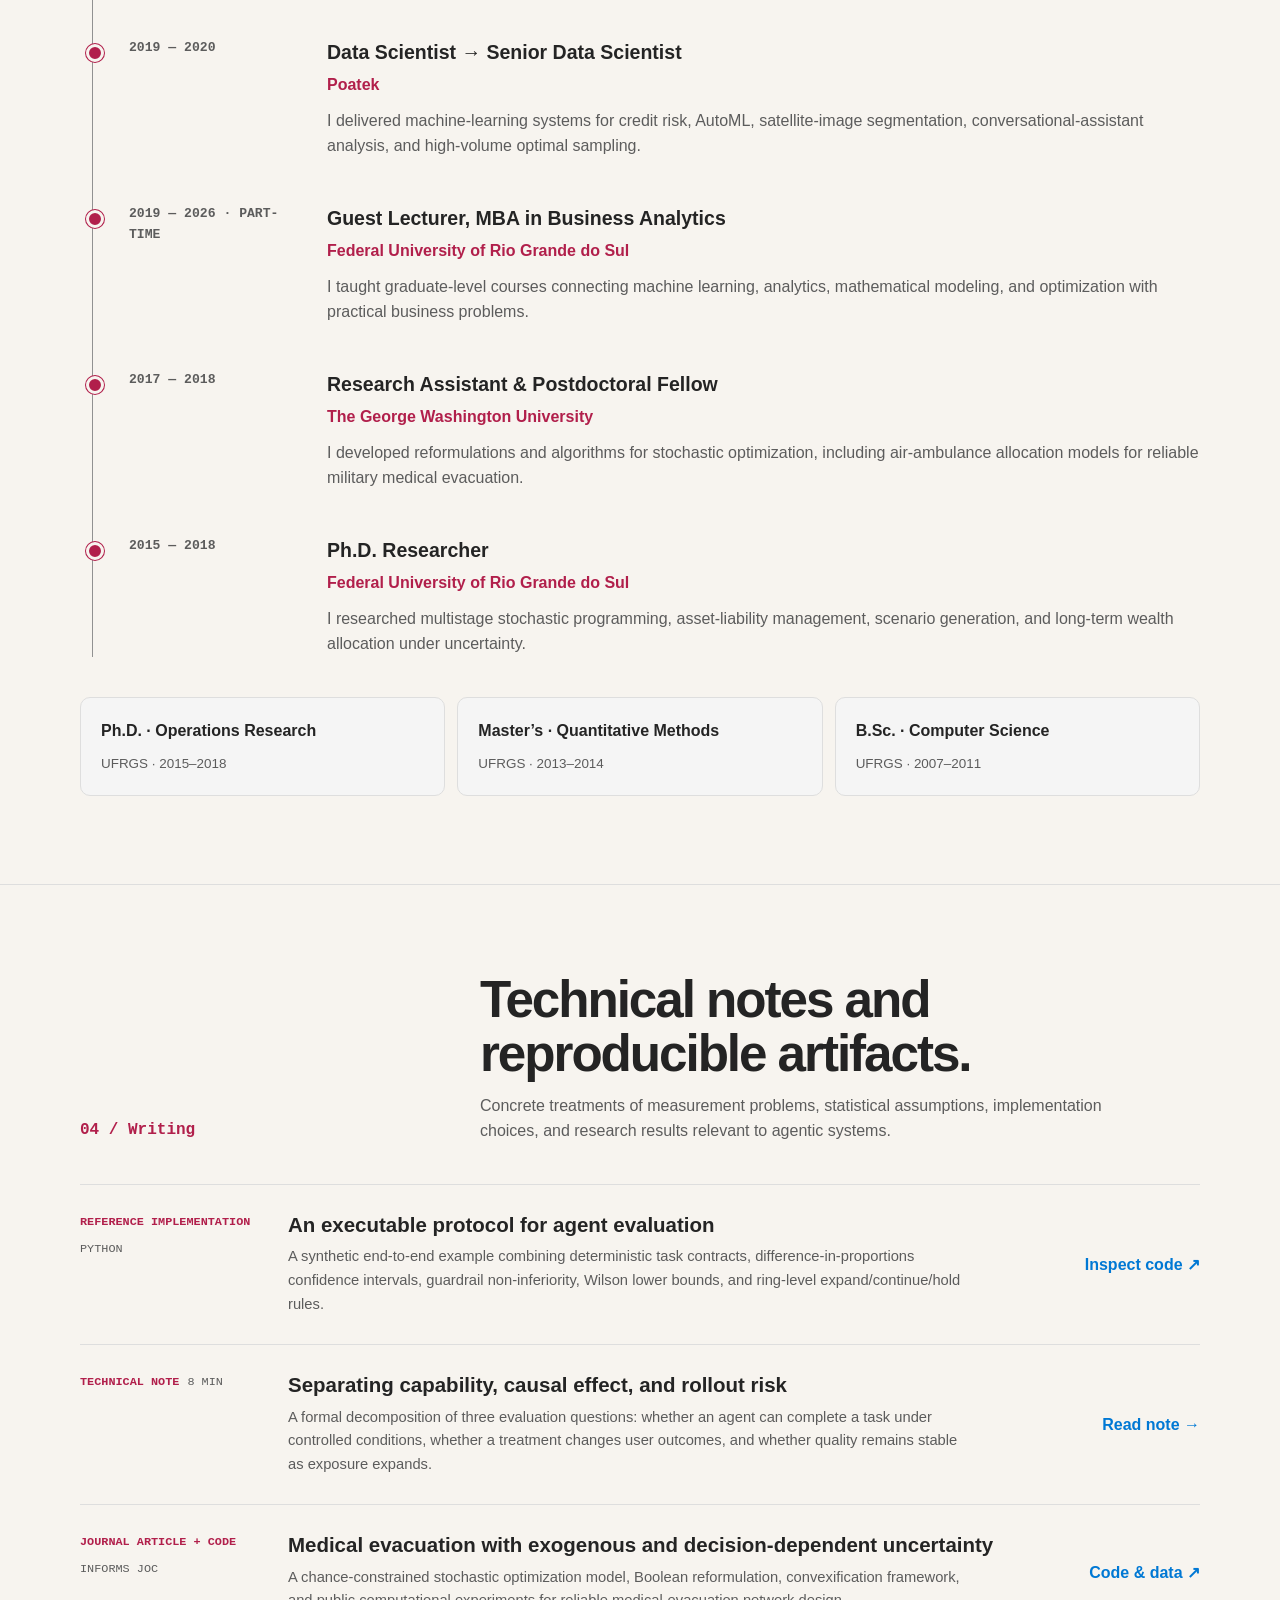
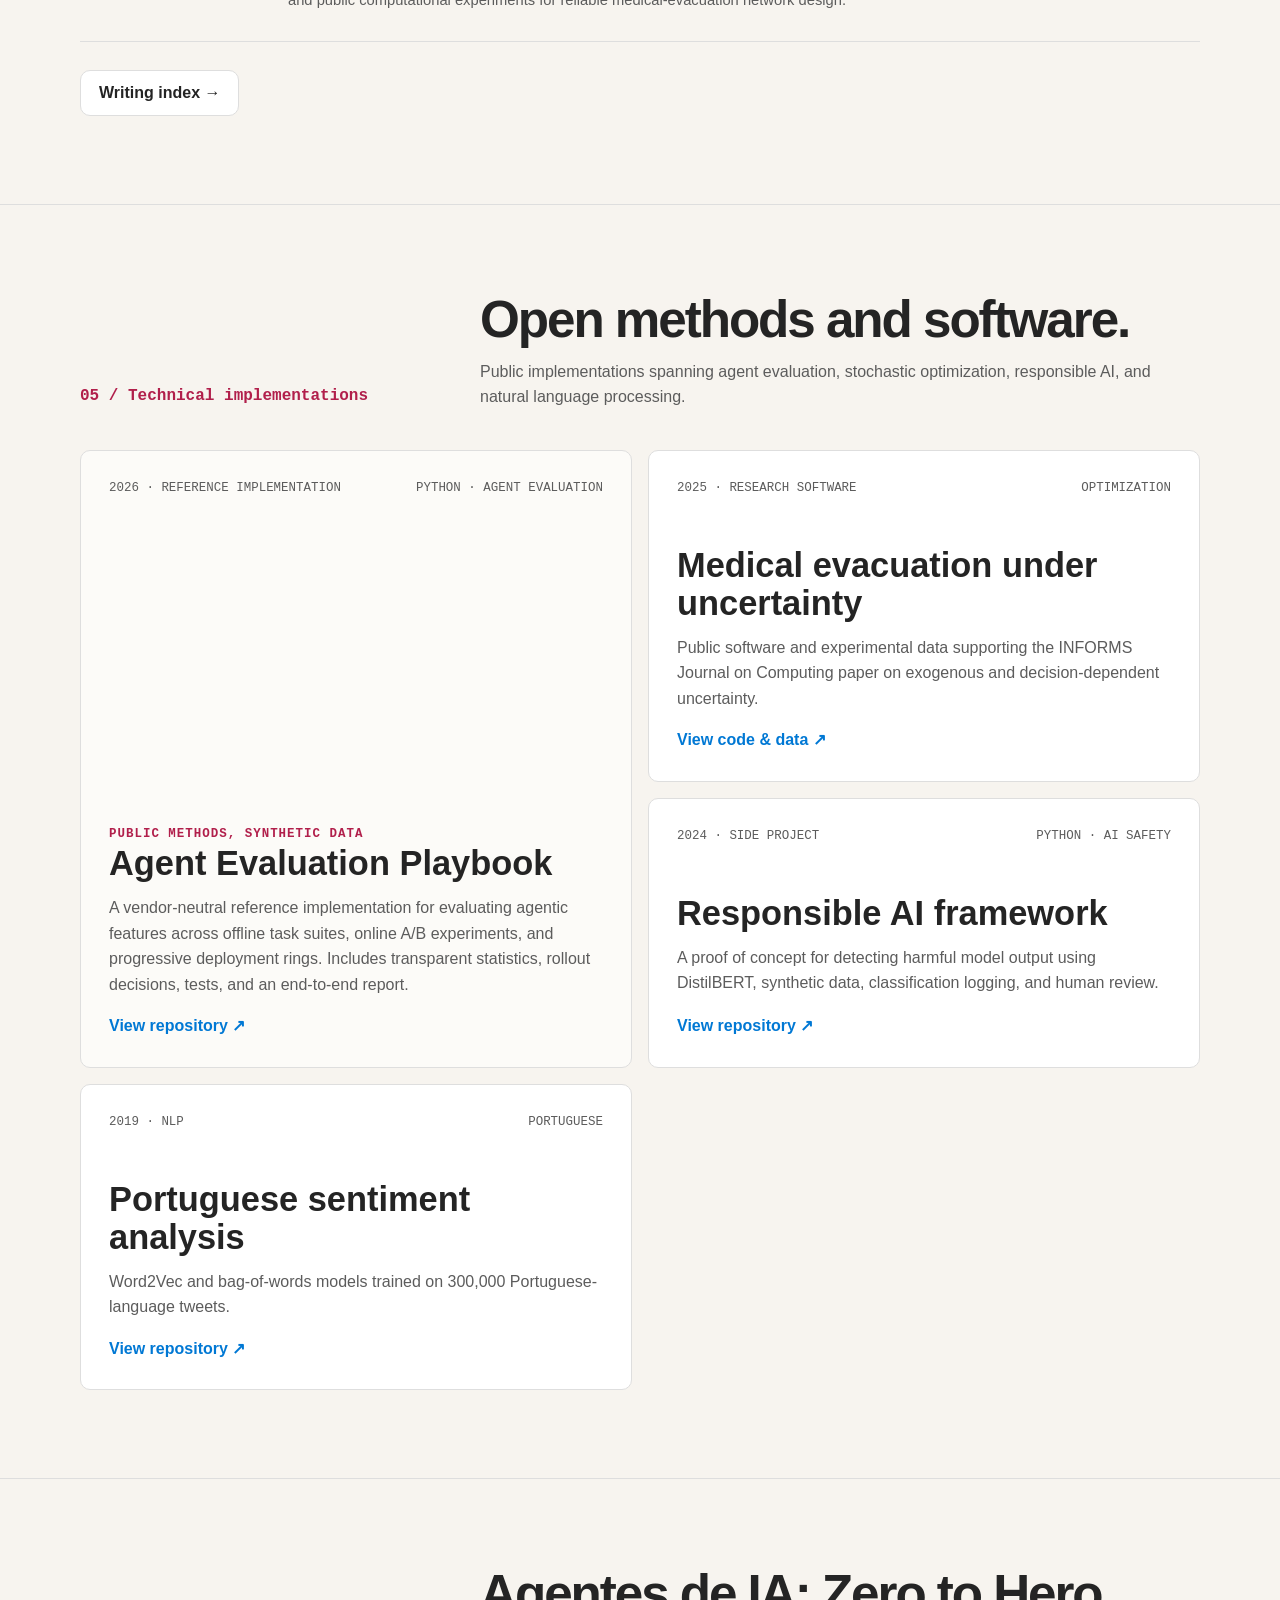
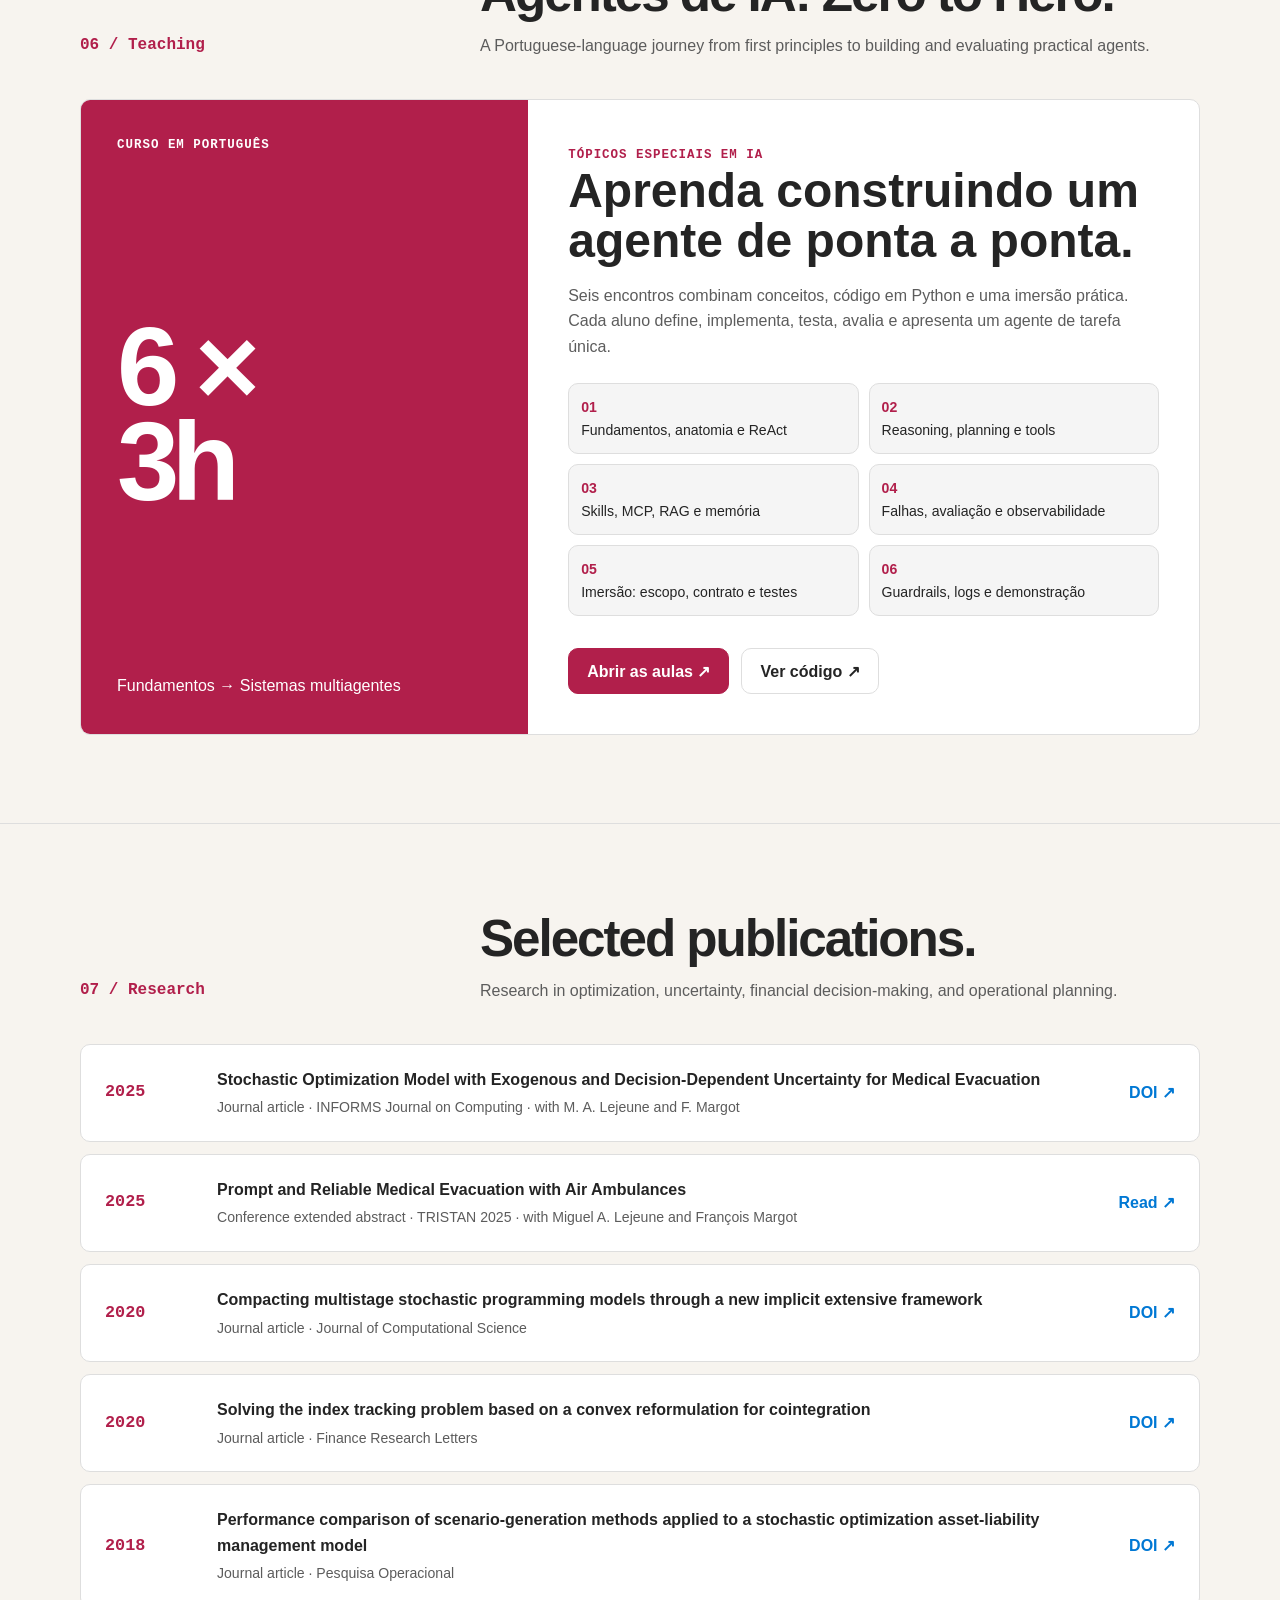
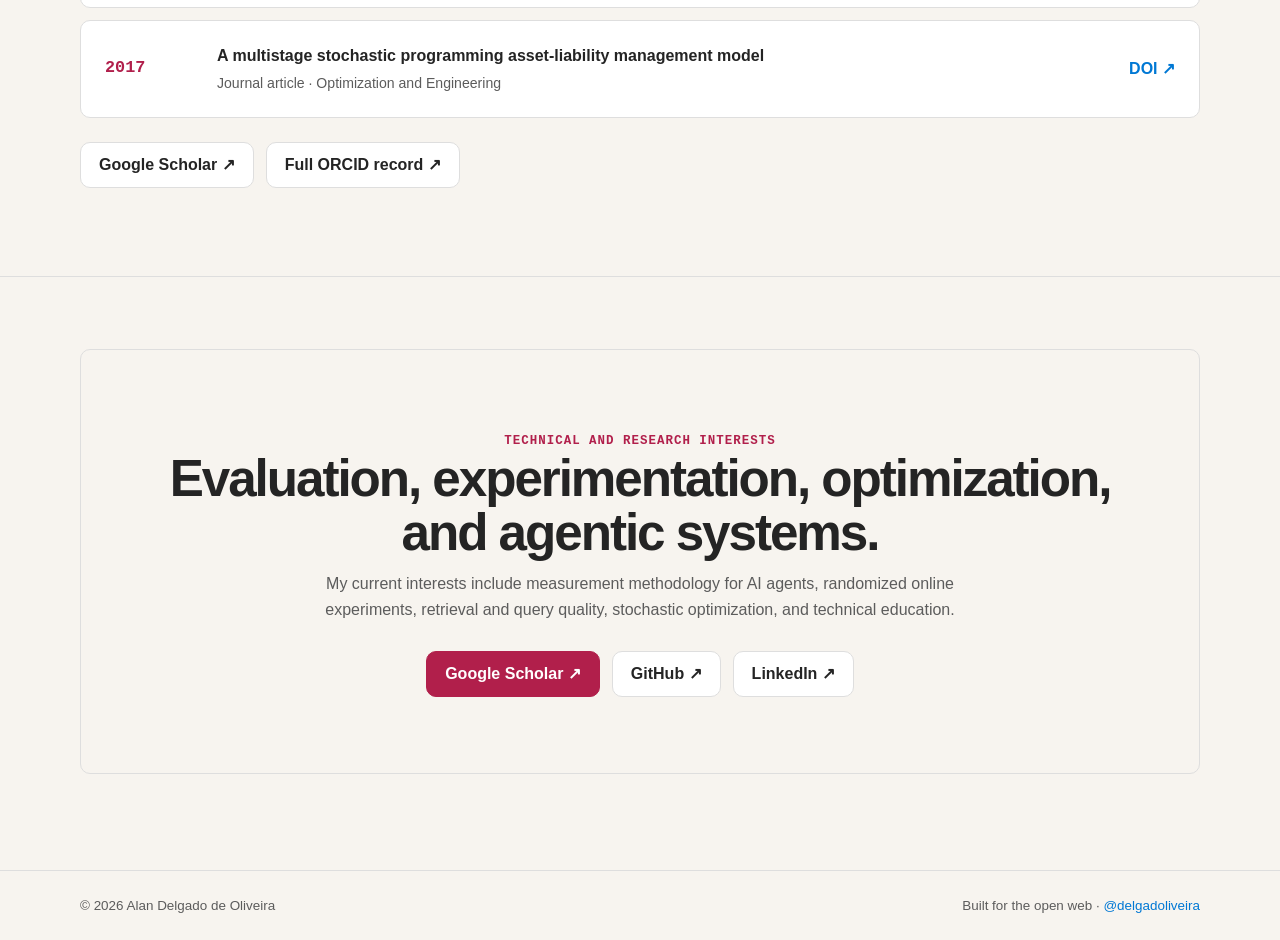
==== commit dfaf9b64: "Adopt a technical minimalist presentation Replace generic writing placeholders with specific evaluat" ====
--- a/index.html
+++ b/index.html
@@ -102,14 +102,7 @@
       line-height: 1.6;
     }
     body::before {
-      content: "";
-      position: fixed;
-      inset: 0;
-      pointer-events: none;
-      background:
-        radial-gradient(circle at 85% 10%, var(--cp-accent-soft), transparent 32rem),
-        linear-gradient(var(--cp-sheen), transparent 24rem);
-      z-index: -1;
+      content: none;
     }
     a { color: inherit; }
     img { display: block; max-width: 100%; }
@@ -131,8 +124,7 @@
       top: 0;
       z-index: 30;
       border-bottom: 1px solid var(--cp-border);
-      background: var(--cp-overlay);
-      backdrop-filter: blur(16px);
+      background: var(--cp-bg-elevated);
     }
     .nav {
       min-height: 68px;
@@ -168,12 +160,12 @@
     }
     .theme-toggle:hover { border-color: var(--cp-accent); color: var(--cp-accent); }
     .hero {
-      min-height: calc(100vh - 68px);
-      display: grid;
-      grid-template-columns: 1.35fr 0.65fr;
+      min-height: min(780px, calc(100vh - 68px));
+      display: grid;
+      grid-template-columns: 1fr 280px;
       align-items: center;
-      gap: 64px;
-      padding: 80px 0;
+      gap: 80px;
+      padding: 96px 0;
     }
     .eyebrow {
       display: inline-flex;
@@ -194,11 +186,11 @@
     }
     h1, h2, h3, p { margin-top: 0; }
     h1 {
-      max-width: 780px;
+      max-width: 820px;
       margin-bottom: 24px;
-      font-size: clamp(3rem, 7vw, 6.3rem);
-      line-height: 0.96;
-      letter-spacing: -0.065em;
+      font-size: clamp(3rem, 6vw, 5.4rem);
+      line-height: 0.98;
+      letter-spacing: -0.055em;
     }
     .hero-name { color: var(--cp-accent); }
     .hero-copy {
@@ -233,40 +225,36 @@
     .portrait-wrap {
       position: relative;
       justify-self: end;
-      width: min(100%, 340px);
+      width: min(100%, 280px);
     }
     .portrait-wrap::before {
-      content: "";
-      position: absolute;
-      inset: -14px 18px 18px -14px;
-      border: 2px solid var(--cp-accent);
-      border-radius: 16px;
-      z-index: -1;
+      content: none;
     }
     .portrait {
       width: 100%;
       aspect-ratio: 1;
       object-fit: cover;
       border: 1px solid var(--cp-border);
-      border-radius: 16px;
+      border-radius: 0.625rem;
       background: var(--cp-surface);
       filter: saturate(0.82);
     }
     .status {
-      position: absolute;
-      right: -18px;
-      bottom: 24px;
-      max-width: 220px;
-      padding: 12px 16px;
-      border: 1px solid var(--cp-border);
-      border-radius: 0.625rem;
-      background: var(--cp-panel-strong);
-      box-shadow: 0 1px 2px var(--cp-border);
+      position: static;
+      max-width: none;
+      padding: 12px 0 0;
+      border: 0;
+      background: transparent;
       color: var(--cp-text-muted);
       font-size: 0.84rem;
     }
     .status strong { display: block; color: var(--cp-text); }
-    section { padding: 88px 0; scroll-margin-top: 60px; }
+    section {
+      padding: 88px 0;
+      border-top: 1px solid var(--cp-border);
+      scroll-margin-top: 60px;
+    }
+    .hero { border-top: 0; }
     .section-head {
       display: grid;
       grid-template-columns: 0.5fr 1fr;
@@ -281,9 +269,9 @@
     }
     h2 {
       margin-bottom: 12px;
-      font-size: clamp(2.1rem, 5vw, 3.8rem);
-      line-height: 1;
-      letter-spacing: -0.045em;
+      font-size: clamp(2rem, 4vw, 3.25rem);
+      line-height: 1.05;
+      letter-spacing: -0.04em;
     }
     .section-intro { max-width: 680px; margin-bottom: 0; color: var(--cp-text-muted); }
     .pill-row { display: flex; flex-wrap: wrap; gap: 8px; margin-top: 24px; }
@@ -326,9 +314,9 @@
     .fact span { color: var(--cp-text-muted); font-size: 0.85rem; }
     .profile-card, .project-card, .publication, .course {
       border: 1px solid var(--cp-border);
-      border-radius: 16px;
+      border-radius: 0.625rem;
       background: var(--cp-surface);
-      box-shadow: 0 1px 2px var(--cp-border);
+      box-shadow: none;
     }
     .profile-card { padding: 28px; }
     .card-kicker {
@@ -350,9 +338,9 @@
       min-height: 250px;
       padding: 28px;
       border: 1px solid var(--cp-border);
-      border-radius: 16px;
+      border-radius: 0.625rem;
       background: var(--cp-surface);
-      box-shadow: 0 1px 2px var(--cp-border);
+      box-shadow: none;
     }
     .practice-card h3 { margin: 14px 0 10px; font-size: 1.2rem; }
     .practice-card p { margin-bottom: 0; color: var(--cp-text-muted); font-size: 0.92rem; }
@@ -413,22 +401,27 @@
     .education-item span { color: var(--cp-text-muted); font-size: 0.84rem; }
     .writing-grid {
       display: grid;
-      grid-template-columns: 1.35fr 0.65fr 0.65fr;
-      gap: 16px;
+      grid-template-columns: 1fr;
+      gap: 0;
+      border-top: 1px solid var(--cp-border);
     }
     .writing-card {
-      min-height: 300px;
-      display: flex;
-      flex-direction: column;
-      padding: 28px;
-      border: 1px solid var(--cp-border);
-      border-radius: 16px;
-      background: var(--cp-surface);
-      box-shadow: 0 1px 2px var(--cp-border);
-    }
-    .writing-card:first-child { background: var(--cp-bg-elevated); }
-    .writing-card h3 { margin: 18px 0 12px; font-size: 1.35rem; line-height: 1.15; }
-    .writing-card p { color: var(--cp-text-muted); font-size: 0.92rem; }
+      min-height: 0;
+      display: grid;
+      grid-template-columns: 180px 1fr auto;
+      align-items: start;
+      gap: 28px;
+      padding: 28px 0;
+      border: 0;
+      border-bottom: 1px solid var(--cp-border);
+      border-radius: 0;
+      background: transparent;
+      box-shadow: none;
+    }
+    .writing-card:first-child { background: transparent; }
+    .writing-card h3 { margin: 0 0 8px; font-size: 1.28rem; line-height: 1.2; }
+    .writing-card p { max-width: 680px; margin: 0; color: var(--cp-text-muted); font-size: 0.92rem; }
+    .writing-card .text-link { align-self: center; margin-top: 0; white-space: nowrap; }
     .writing-meta {
       display: flex;
       flex-wrap: wrap;
@@ -452,9 +445,9 @@
       padding: 28px;
       display: flex;
       flex-direction: column;
-      transition: transform 180ms ease, border-color 180ms ease;
-    }
-    .project-card:hover { transform: translateY(-4px); border-color: var(--cp-accent); }
+      transition: border-color 180ms ease;
+    }
+    .project-card:hover { border-color: var(--cp-border-strong); }
     .project-card.featured {
       grid-row: span 2;
       min-height: 556px;
@@ -548,8 +541,8 @@
     .contact-card {
       padding: clamp(32px, 7vw, 76px);
       border: 1px solid var(--cp-border);
-      border-radius: 16px;
-      background: var(--cp-surface);
+      border-radius: 0.625rem;
+      background: transparent;
     }
     .contact-card p { max-width: 650px; margin: 0 auto 28px; color: var(--cp-text-muted); }
     footer {
@@ -584,6 +577,8 @@
       .profile-grid { grid-template-columns: 1fr; }
       .practice-grid { grid-template-columns: repeat(2, 1fr); }
       .writing-grid { grid-template-columns: 1fr; }
+      .writing-card { grid-template-columns: 1fr; gap: 10px; }
+      .writing-card .text-link { justify-self: start; }
       .facts { grid-template-columns: repeat(2, 1fr); }
       .role { grid-template-columns: 1fr; gap: 6px; }
       .education-grid { grid-template-columns: 1fr; }
@@ -601,7 +596,6 @@
       .publication { grid-template-columns: 1fr; gap: 8px; }
       .pub-link { margin-top: 4px; }
       .footer-row { flex-direction: column; }
-      .status { right: -8px; }
     }
     @media (prefers-reduced-motion: reduce) {
       html { scroll-behavior: auto; }
@@ -621,7 +615,7 @@
         <a href="#practice">Practice</a>
         <a href="#experience">Experience</a>
         <a href="#writing">Writing</a>
-        <a href="#work">Open source</a>
+        <a href="#work">Software</a>
         <a href="#course">Course</a>
         <a href="#research">Research</a>
         <button class="theme-toggle" id="themeToggle" aria-label="Toggle color theme" aria-pressed="false" title="Toggle theme">◐</button>
@@ -633,16 +627,16 @@
     <section class="hero shell" id="top">
       <div>
         <p class="eyebrow">Applied Science · Evaluation · AI Agents</p>
-        <h1>Turning agent behavior into <span class="hero-name">evidence teams can ship on.</span></h1>
+        <h1>Evaluating agentic systems from <span class="hero-name">controlled benchmarks to deployed behavior.</span></h1>
         <p class="hero-copy">
           I’m Alan Delgado de Oliveira, a Senior Applied Scientist working on Microsoft 365 Copilot.
-          I build agentic product features and the evidence used to improve them—offline evaluation,
-          online A/B experiments, and staged validation across deployment rings.
+          My work combines the implementation of agentic features with offline evaluation, controlled
+          online experiments, and longitudinal analysis across progressive deployment stages.
         </p>
         <div class="actions">
-          <a class="button" href="#writing">Read my writing <span aria-hidden="true">↓</span></a>
-          <a class="button secondary" href="https://www.linkedin.com/in/delgadoliveira" target="_blank" rel="noreferrer">LinkedIn ↗</a>
-          <a class="button secondary" href="#research">Research ↓</a>
+          <a class="button" href="#practice">Evaluation methodology <span aria-hidden="true">↓</span></a>
+          <a class="button secondary" href="#writing">Technical writing ↓</a>
+          <a class="button secondary" href="#research">Publications ↓</a>
         </div>
       </div>
       <div class="portrait-wrap" aria-label="Portrait of Alan Delgado de Oliveira">
@@ -654,12 +648,12 @@
     <section id="profile">
       <div class="shell">
         <div class="section-head reveal">
-          <div><span class="section-number">01 / Current focus</span></div>
-          <div>
-            <h2>Applied science for agentic products.</h2>
+          <div><span class="section-number">01 / Research profile</span></div>
+          <div>
+            <h2>Applied science for agentic systems.</h2>
             <p class="section-intro">
-              I work where product development and scientific evidence meet: implementing agentic
-              experiences, measuring their quality, and turning incomplete signals into sound decisions.
+              I study how agentic behavior can be specified, measured, and improved under realistic
+              conditions, with particular attention to experimental validity, uncertainty, and failure analysis.
             </p>
           </div>
         </div>
@@ -704,10 +698,10 @@
         <div class="section-head reveal">
           <div><span class="section-number">02 / Practice</span></div>
           <div>
-            <h2>How I work.</h2>
+            <h2>Evaluation methodology.</h2>
             <p class="section-intro">
-              Product specifics remain confidential. The methods are the durable part: a disciplined
-              path from agent design to evidence, rollout, and iteration.
+              My work treats evaluation as a sequence of complementary measurement problems, from
+              controlled task-level analysis to randomized experiments and progressive deployment.
             </p>
           </div>
         </div>
@@ -743,7 +737,8 @@
               <p class="role-description">
                 I design evaluation and experimentation approaches for agentic chat features: offline
                 suites that estimate quality, online experiments that test user-visible outcomes, and
-                staged analysis across deployment rings that informs ship, hold, and iteration decisions.
+                staged analysis across deployment rings that supports decisions about further exposure,
+                revision, or rollback.
                 I also work on query and retrieval quality upstream of generation.
               </p>
             </div>
@@ -817,32 +812,41 @@
         <div class="section-head reveal">
           <div><span class="section-number">04 / Writing</span></div>
           <div>
-            <h2>Notes from practice and papers.</h2>
+            <h2>Technical notes and reproducible artifacts.</h2>
             <p class="section-intro">
-              Public writing about evaluation, experimentation, agents, retrieval, and the research
-              ideas that change how I approach production decisions.
+              Concrete treatments of measurement problems, statistical assumptions, implementation
+              choices, and research results relevant to agentic systems.
             </p>
           </div>
         </div>
         <div class="writing-grid">
           <article class="writing-card reveal">
-            <div class="writing-meta"><span class="writing-type">Practice note</span><span>8 min</span></div>
-            <h3>A three-layer evidence stack for agentic features</h3>
-            <p>Why offline evaluation, online experiments, and progressive rollout analysis answer different questions—and why a strong ship decision needs all three.</p>
-            <a class="text-link" href="writing/evidence-stack/">Read the note →</a>
+            <div class="writing-meta"><span class="writing-type">Reference implementation</span><span>Python</span></div>
+            <div>
+              <h3>An executable protocol for agent evaluation</h3>
+              <p>A synthetic end-to-end example combining deterministic task contracts, difference-in-proportions confidence intervals, guardrail non-inferiority, Wilson lower bounds, and ring-level expand/continue/hold rules.</p>
+            </div>
+            <a class="text-link" href="https://github.com/delgadoliveira/agent-evaluation-playbook" target="_blank" rel="noreferrer">Inspect code ↗</a>
           </article>
           <article class="writing-card reveal">
-            <div class="writing-meta"><span class="writing-type">Paper notes</span><span>Series</span></div>
-            <h3>What I read, and what changes in practice</h3>
-            <p>Structured notes on evaluation, agents, retrieval, experimentation, and optimization papers.</p>
-            <a class="text-link" href="writing/">Browse writing →</a>
+            <div class="writing-meta"><span class="writing-type">Technical note</span><span>8 min</span></div>
+            <div>
+              <h3>Separating capability, causal effect, and rollout risk</h3>
+              <p>A formal decomposition of three evaluation questions: whether an agent can complete a task under controlled conditions, whether a treatment changes user outcomes, and whether quality remains stable as exposure expands.</p>
+            </div>
+            <a class="text-link" href="writing/evidence-stack/">Read note →</a>
           </article>
           <article class="writing-card reveal">
-            <div class="writing-meta"><span class="writing-type">Next</span><span>Planned</span></div>
-            <h3>When an offline win does not predict an online result</h3>
-            <p>A practical look at distribution gaps, proxy metrics, novelty, and measurement blind spots.</p>
-            <a class="text-link" href="writing/">See the roadmap →</a>
-          </article>
+            <div class="writing-meta"><span class="writing-type">Journal article + code</span><span>INFORMS JOC</span></div>
+            <div>
+              <h3>Medical evacuation with exogenous and decision-dependent uncertainty</h3>
+              <p>A chance-constrained stochastic optimization model, Boolean reformulation, convexification framework, and public computational experiments for reliable medical-evacuation network design.</p>
+            </div>
+            <a class="text-link" href="https://github.com/INFORMSJoC/2024.0986" target="_blank" rel="noreferrer">Code & data ↗</a>
+          </article>
+        </div>
+        <div class="actions reveal" style="margin-top: 28px;">
+          <a class="button secondary" href="writing/">Writing index →</a>
         </div>
       </div>
     </section>
@@ -850,15 +854,15 @@
     <section id="work">
       <div class="shell">
         <div class="section-head reveal">
-          <div><span class="section-number">05 / Open source & side projects</span></div>
-          <div>
-            <h2>Ideas made concrete.</h2>
-            <p class="section-intro">Public projects from different stages of my work in trustworthy AI, language technologies, education, and applied modeling.</p>
+          <div><span class="section-number">05 / Technical implementations</span></div>
+          <div>
+            <h2>Open methods and software.</h2>
+            <p class="section-intro">Public implementations spanning agent evaluation, stochastic optimization, responsible AI, and natural language processing.</p>
           </div>
         </div>
         <div class="projects-grid">
           <article class="project-card featured reveal">
-            <div class="project-meta"><span>2026 · FEATURED PROJECT</span><span>PYTHON · AGENT EVALUATION</span></div>
+            <div class="project-meta"><span>2026 · REFERENCE IMPLEMENTATION</span><span>PYTHON · AGENT EVALUATION</span></div>
             <div>
               <span class="card-kicker">Public methods, synthetic data</span>
               <h3>Agent Evaluation Playbook</h3>
@@ -998,12 +1002,13 @@
     <section class="contact" id="contact">
       <div class="shell">
         <div class="contact-card reveal">
-          <span class="card-kicker">Let’s connect</span>
-          <h2>Let’s compare methods, not confidential details.</h2>
-          <p>I’m interested in conversations about agent evaluation, experimentation, retrieval quality, applied research, teaching, and paper reviewing.</p>
+          <span class="card-kicker">Technical and research interests</span>
+          <h2>Evaluation, experimentation, optimization, and agentic systems.</h2>
+          <p>My current interests include measurement methodology for AI agents, randomized online experiments, retrieval and query quality, stochastic optimization, and technical education.</p>
           <div class="actions" style="justify-content: center;">
-            <a class="button" href="https://www.linkedin.com/in/delgadoliveira" target="_blank" rel="noreferrer">LinkedIn ↗</a>
+            <a class="button" href="https://scholar.google.com/citations?user=CW01zIAAAAAJ&hl=en" target="_blank" rel="noreferrer">Google Scholar ↗</a>
             <a class="button secondary" href="https://github.com/delgadoliveira" target="_blank" rel="noreferrer">GitHub ↗</a>
+            <a class="button secondary" href="https://www.linkedin.com/in/delgadoliveira" target="_blank" rel="noreferrer">LinkedIn ↗</a>
           </div>
         </div>
       </div>
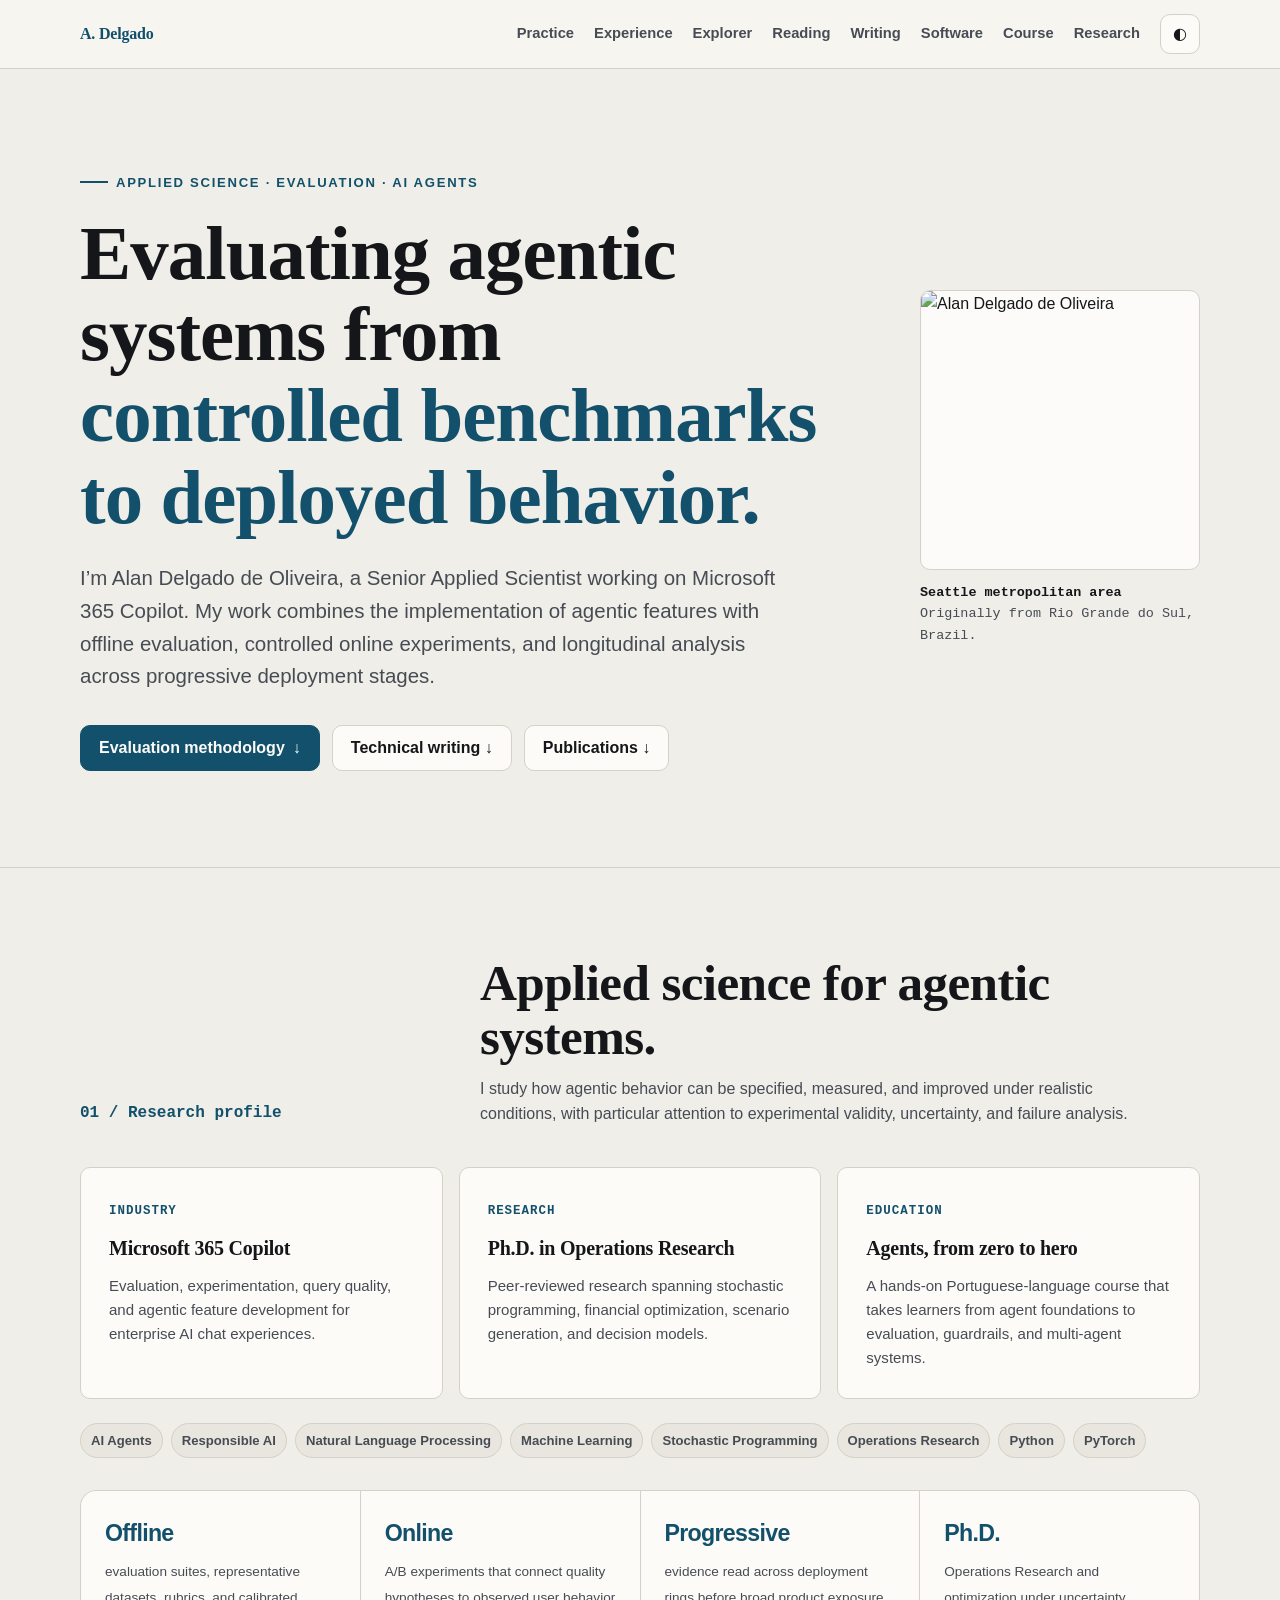
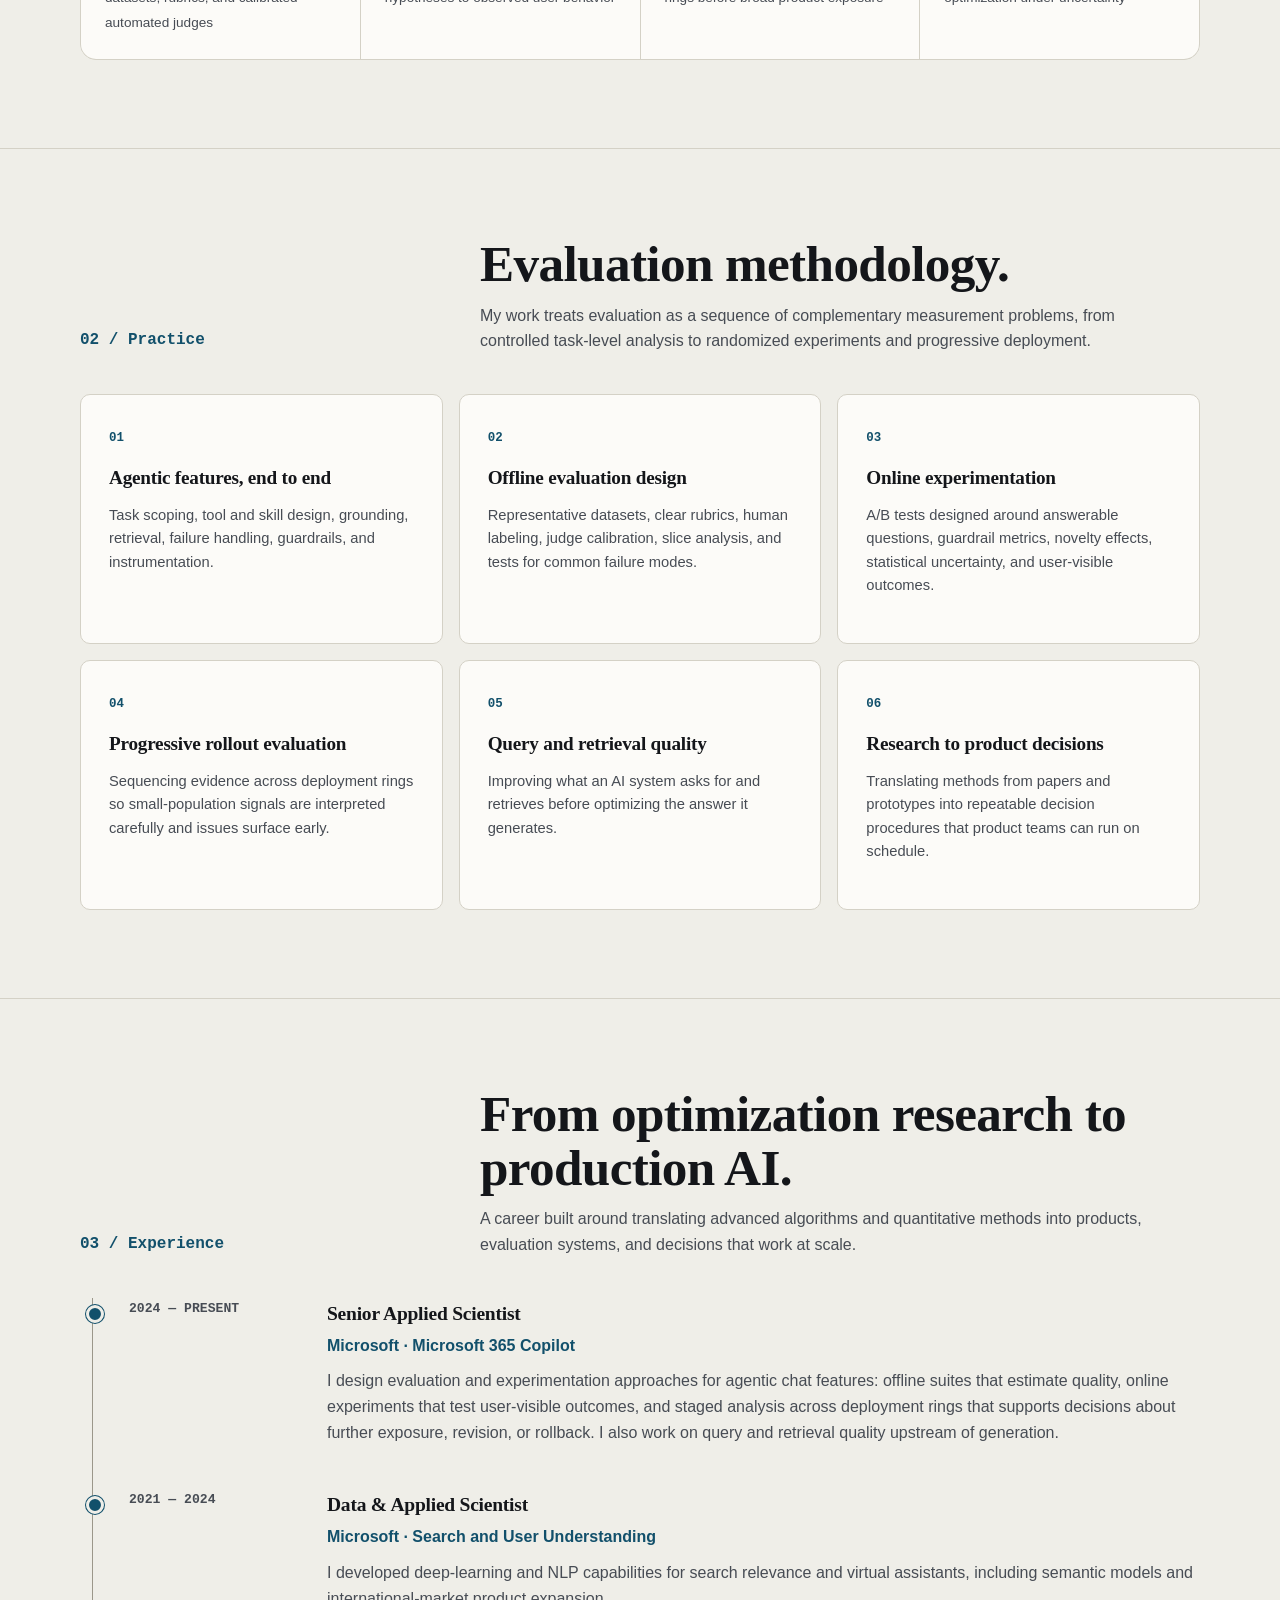
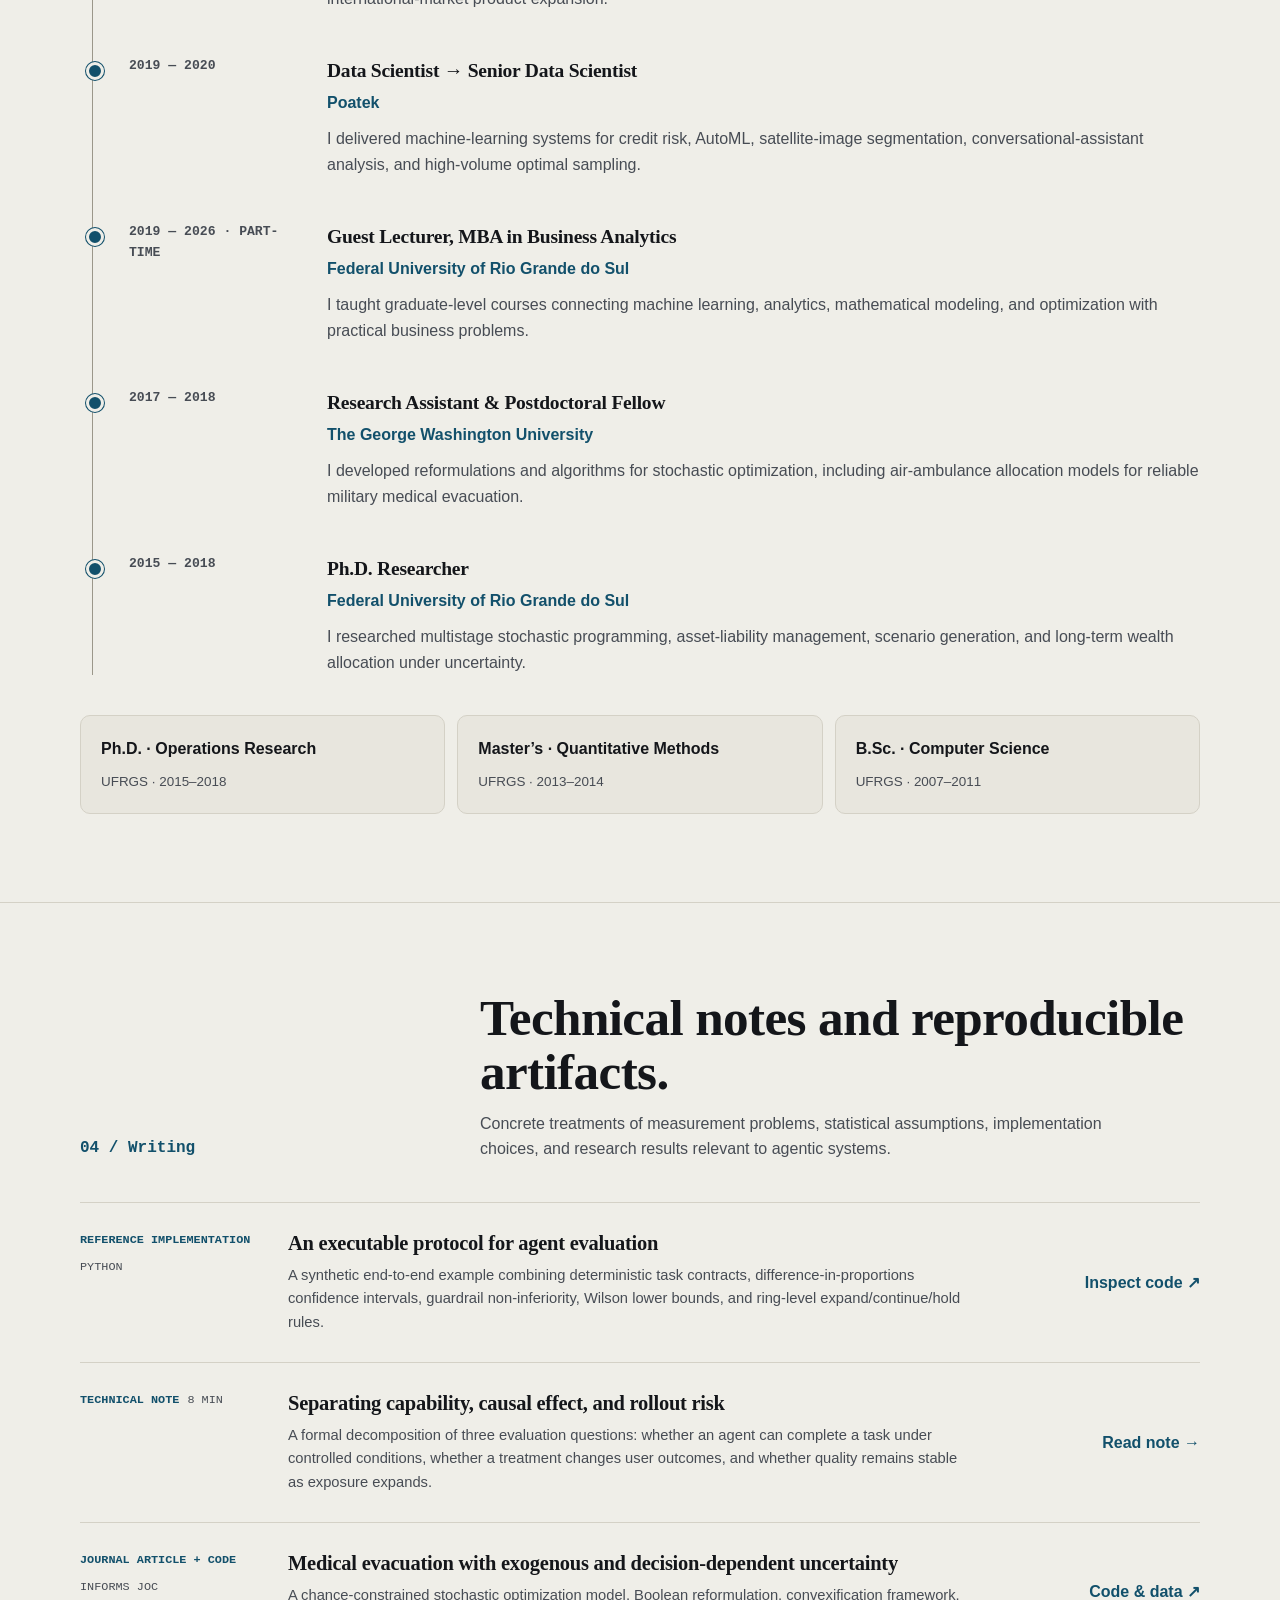
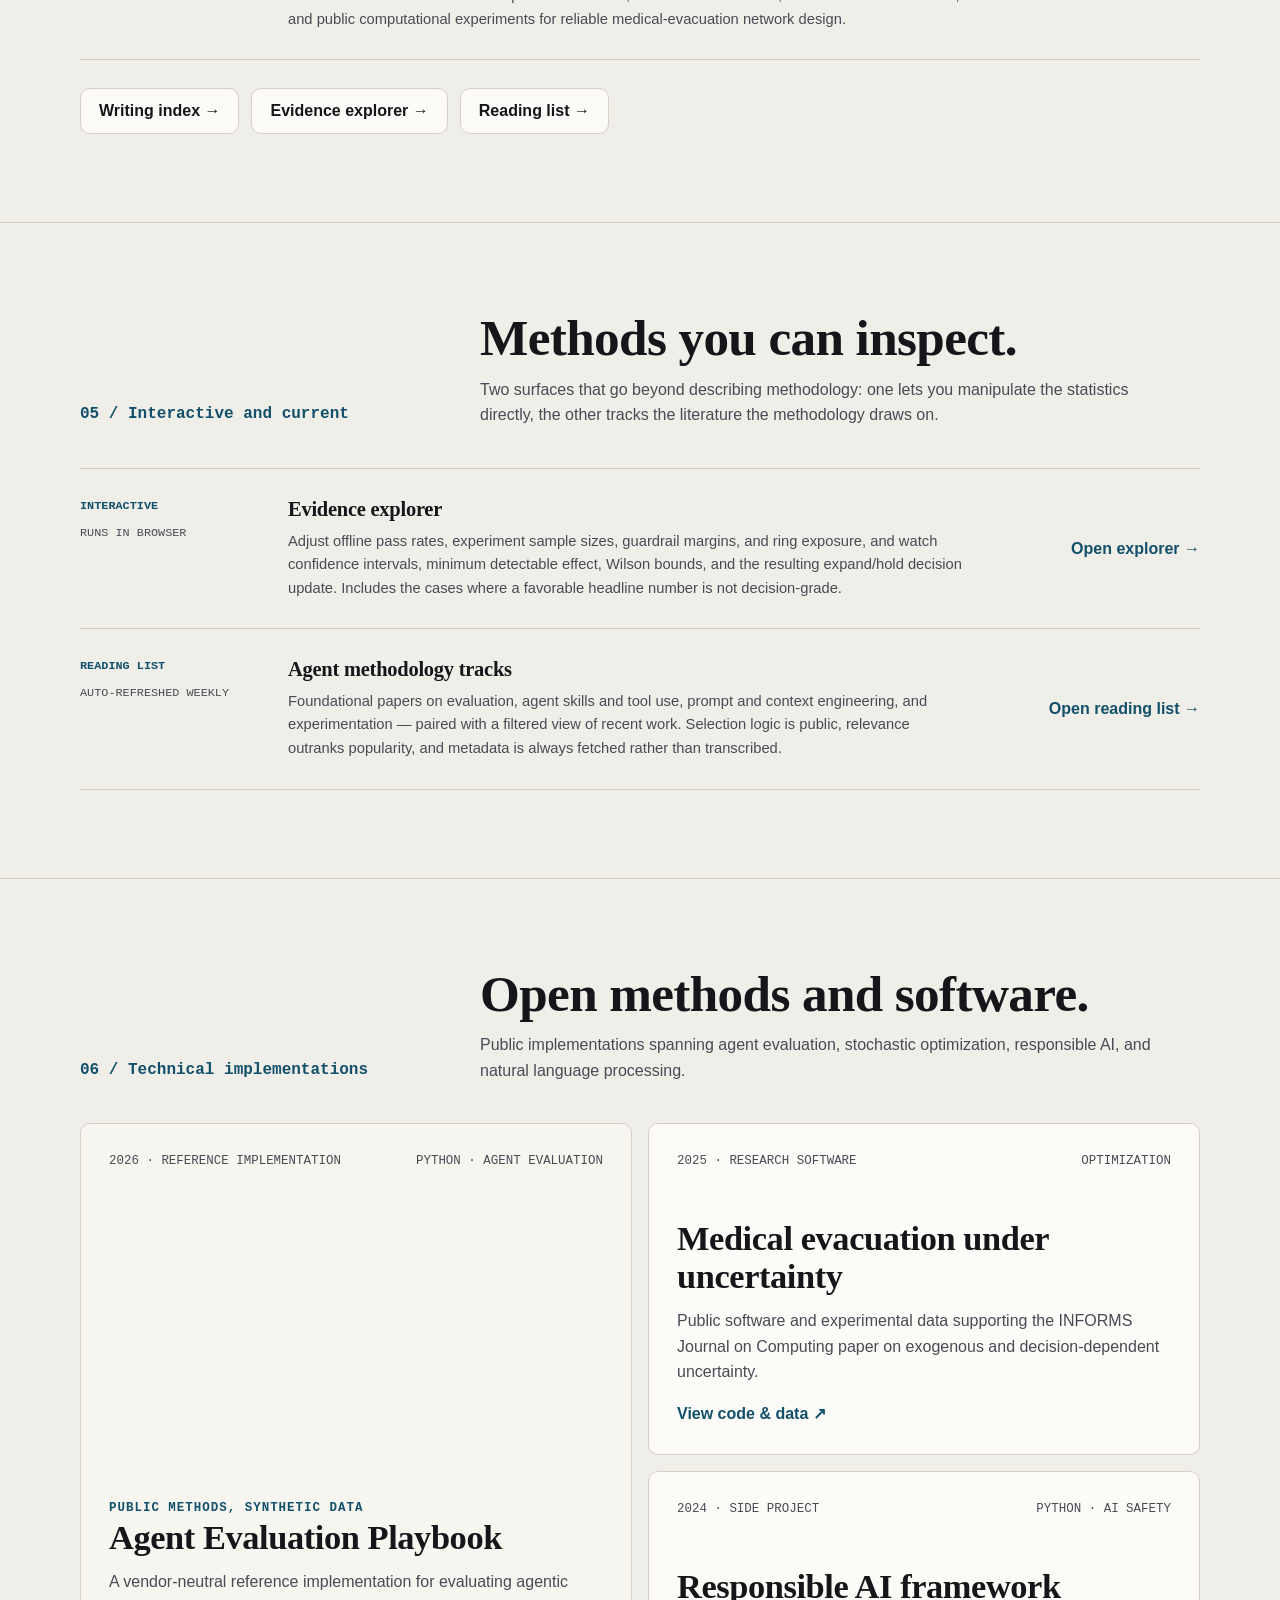
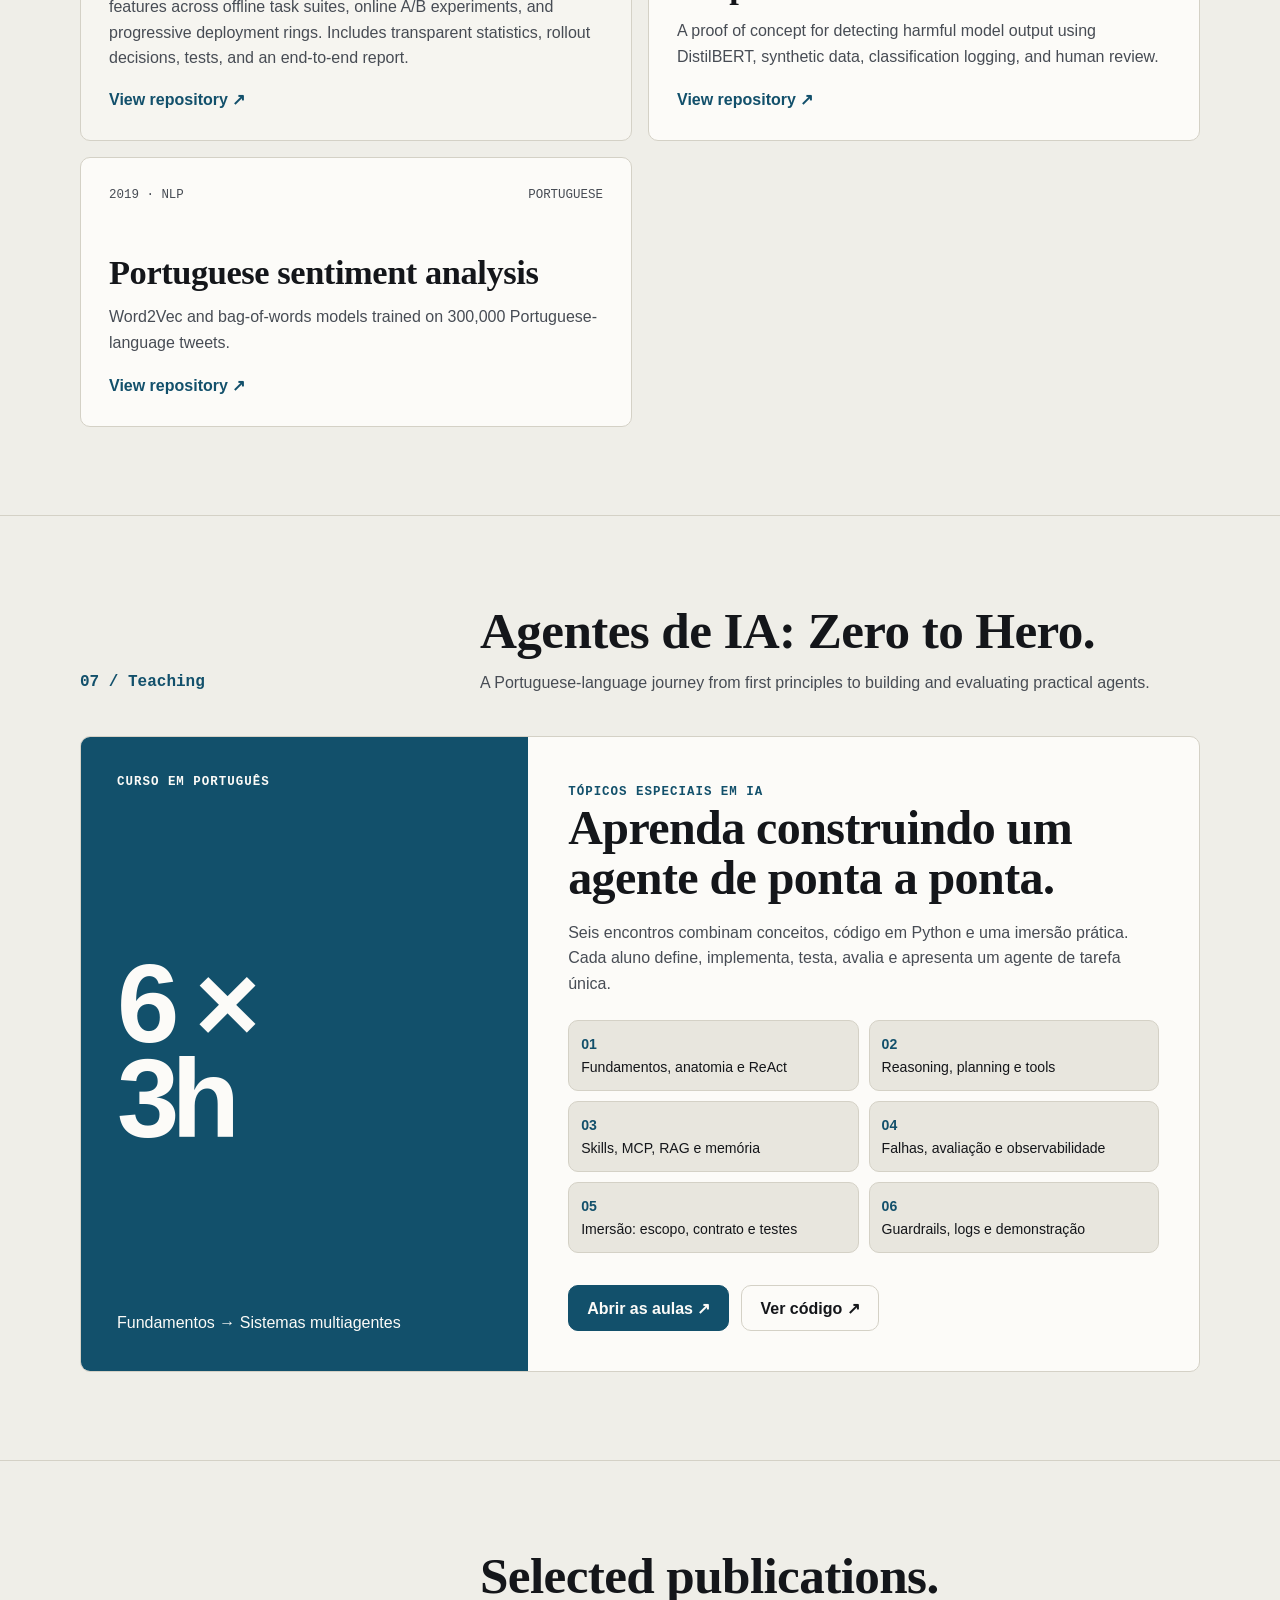
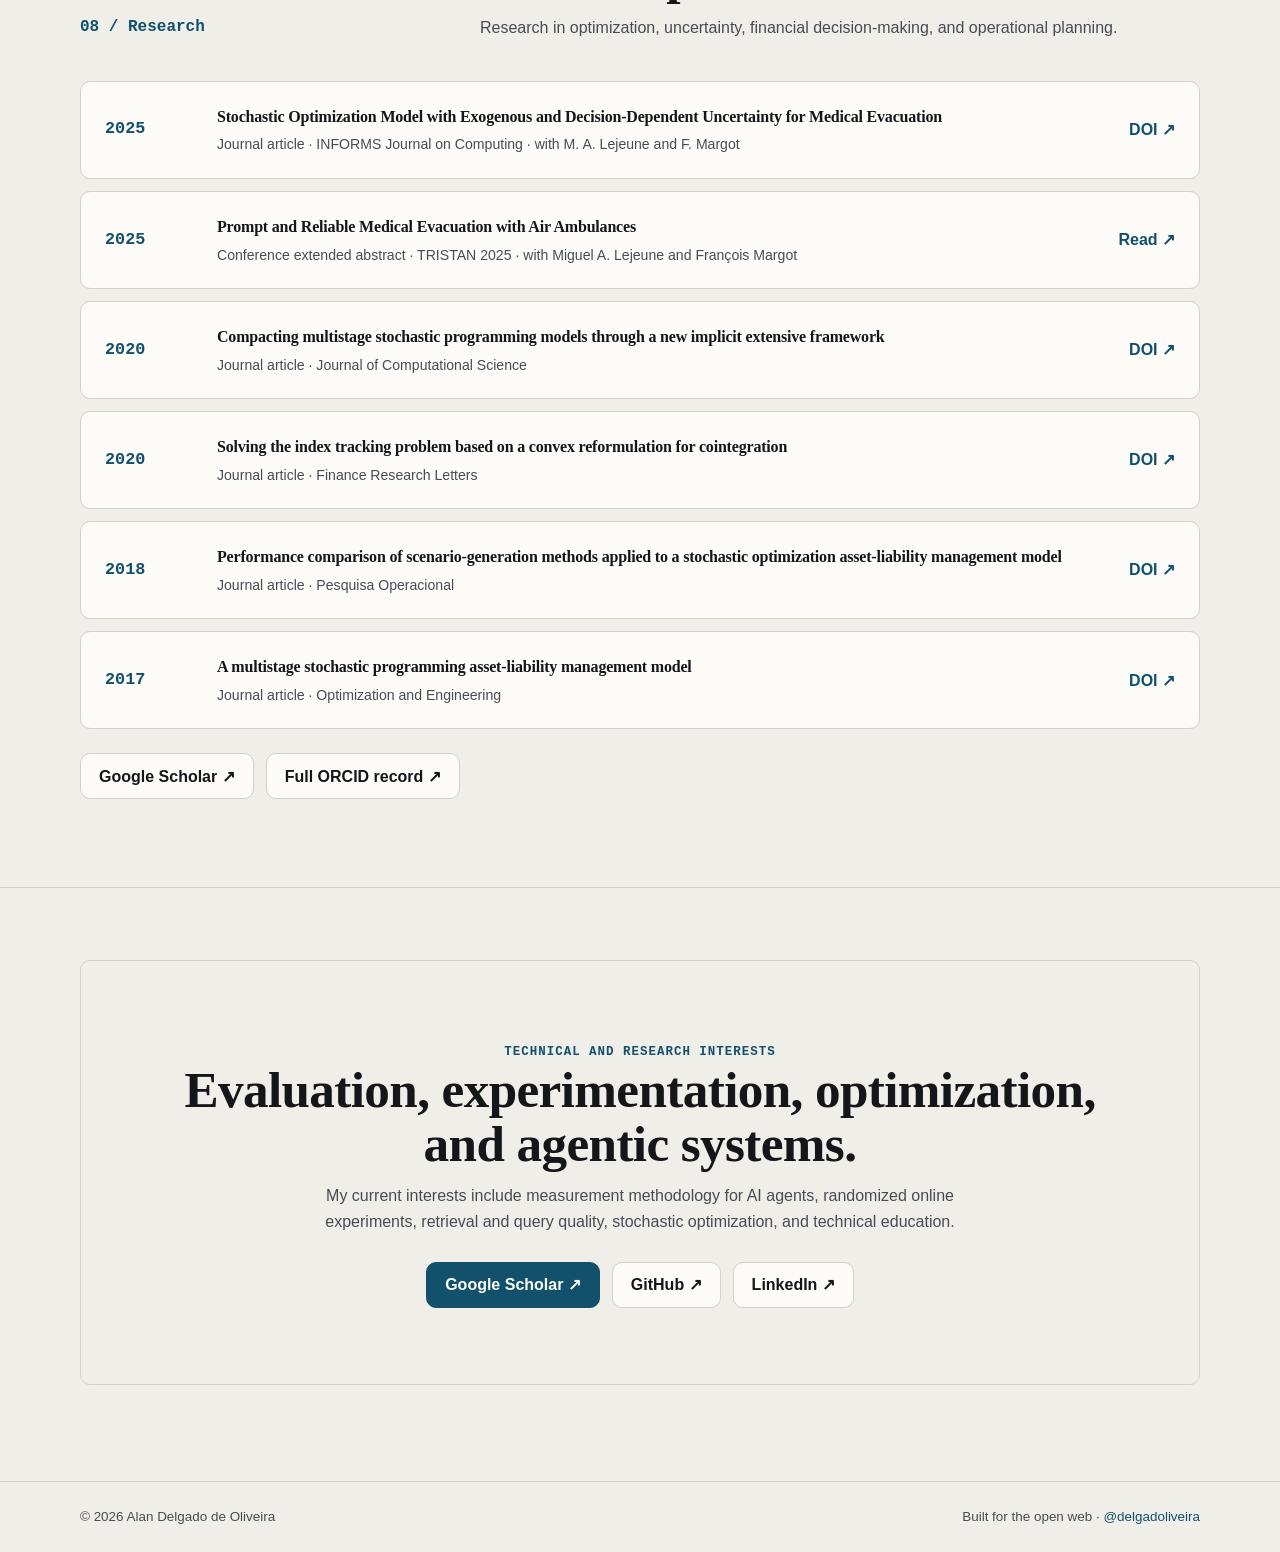
==== commit a1cd7aa1: "Add interactive explorer, auto-refreshed reading list, and journal restyle Two new surfaces that mak" ====
--- a/index.html
+++ b/index.html
@@ -38,60 +38,8 @@
       ]
     }
   </script>
+  <link rel="stylesheet" href="/assets/theme.css">
   <style>
-    :root {
-      color-scheme: light;
-      --cp-bg: #f7f4ef;
-      --cp-bg-elevated: #fcfbf8;
-      --cp-surface: #ffffff;
-      --cp-surface-soft: #f5f5f5;
-      --cp-border: #dedede;
-      --cp-border-strong: #919191;
-      --cp-text: #242424;
-      --cp-text-muted: #5c5c5c;
-      --cp-text-soft: #6f6f6f;
-      --cp-accent: #b11f4b;
-      --cp-accent-hover: #9a1a41;
-      --cp-accent-soft: rgba(177, 31, 75, 0.08);
-      --cp-accent-fg: #ffffff;
-      --cp-success: #16a34a;
-      --cp-danger: #dc2626;
-      --cp-warning: #f59e0b;
-      --cp-link: #0078d4;
-      --cp-shadow: 0 18px 48px rgba(0, 0, 0, 0.12);
-      --cp-overlay: rgba(255, 255, 255, 0.8);
-      --cp-panel: rgba(255, 255, 255, 0.86);
-      --cp-panel-strong: rgba(255, 255, 255, 0.96);
-      --cp-sheen: rgba(255, 255, 255, 0.55);
-      --cp-highlight: rgba(177, 31, 75, 0.12);
-    }
-    html[data-theme="dark"] {
-      color-scheme: dark;
-      --cp-bg: #3d3b3a;
-      --cp-bg-elevated: #343231;
-      --cp-surface: #292929;
-      --cp-surface-soft: #2e2e2e;
-      --cp-border: #474747;
-      --cp-border-strong: #5f5f5f;
-      --cp-text: #dedede;
-      --cp-text-muted: #919191;
-      --cp-text-soft: #b0b0b0;
-      --cp-accent: #fd8ea1;
-      --cp-accent-hover: #fb7b91;
-      --cp-accent-soft: rgba(253, 142, 161, 0.14);
-      --cp-accent-fg: #1a1a1a;
-      --cp-success: #4ade80;
-      --cp-danger: #f87171;
-      --cp-warning: #fbbf24;
-      --cp-link: #4da6ff;
-      --cp-shadow: 0 18px 48px rgba(0, 0, 0, 0.32);
-      --cp-overlay: rgba(41, 41, 41, 0.88);
-      --cp-panel: rgba(41, 41, 41, 0.72);
-      --cp-panel-strong: rgba(41, 41, 41, 0.96);
-      --cp-sheen: rgba(255, 255, 255, 0.04);
-      --cp-highlight: rgba(253, 142, 161, 0.12);
-    }
-
     * { box-sizing: border-box; }
     html { scroll-behavior: smooth; }
     body {
@@ -614,6 +562,8 @@
       <div class="nav-links">
         <a href="#practice">Practice</a>
         <a href="#experience">Experience</a>
+        <a href="/explorer/">Explorer</a>
+        <a href="/reading/">Reading</a>
         <a href="#writing">Writing</a>
         <a href="#work">Software</a>
         <a href="#course">Course</a>
@@ -847,6 +797,41 @@
         </div>
         <div class="actions reveal" style="margin-top: 28px;">
           <a class="button secondary" href="writing/">Writing index →</a>
+          <a class="button secondary" href="explorer/">Evidence explorer →</a>
+          <a class="button secondary" href="reading/">Reading list →</a>
+        </div>
+      </div>
+    </section>
+
+    <section id="tools">
+      <div class="shell">
+        <div class="section-head reveal">
+          <div><span class="section-number">05 / Interactive and current</span></div>
+          <div>
+            <h2>Methods you can inspect.</h2>
+            <p class="section-intro">
+              Two surfaces that go beyond describing methodology: one lets you manipulate the
+              statistics directly, the other tracks the literature the methodology draws on.
+            </p>
+          </div>
+        </div>
+        <div class="writing-grid">
+          <article class="writing-card reveal">
+            <div class="writing-meta"><span class="writing-type">Interactive</span><span>Runs in browser</span></div>
+            <div>
+              <h3>Evidence explorer</h3>
+              <p>Adjust offline pass rates, experiment sample sizes, guardrail margins, and ring exposure, and watch confidence intervals, minimum detectable effect, Wilson bounds, and the resulting expand/hold decision update. Includes the cases where a favorable headline number is not decision-grade.</p>
+            </div>
+            <a class="text-link" href="explorer/">Open explorer →</a>
+          </article>
+          <article class="writing-card reveal">
+            <div class="writing-meta"><span class="writing-type">Reading list</span><span>Auto-refreshed weekly</span></div>
+            <div>
+              <h3>Agent methodology tracks</h3>
+              <p>Foundational papers on evaluation, agent skills and tool use, prompt and context engineering, and experimentation — paired with a filtered view of recent work. Selection logic is public, relevance outranks popularity, and metadata is always fetched rather than transcribed.</p>
+            </div>
+            <a class="text-link" href="reading/">Open reading list →</a>
+          </article>
         </div>
       </div>
     </section>
@@ -854,7 +839,7 @@
     <section id="work">
       <div class="shell">
         <div class="section-head reveal">
-          <div><span class="section-number">05 / Technical implementations</span></div>
+          <div><span class="section-number">06 / Technical implementations</span></div>
           <div>
             <h2>Open methods and software.</h2>
             <p class="section-intro">Public implementations spanning agent evaluation, stochastic optimization, responsible AI, and natural language processing.</p>
@@ -899,7 +884,7 @@
     <section id="course">
       <div class="shell">
         <div class="section-head reveal">
-          <div><span class="section-number">06 / Teaching</span></div>
+          <div><span class="section-number">07 / Teaching</span></div>
           <div>
             <h2>Agentes de IA: Zero to Hero.</h2>
             <p class="section-intro">A Portuguese-language journey from first principles to building and evaluating practical agents.</p>
@@ -938,7 +923,7 @@
     <section id="research" class="publications">
       <div class="shell">
         <div class="section-head reveal">
-          <div><span class="section-number">07 / Research</span></div>
+          <div><span class="section-number">08 / Research</span></div>
           <div>
             <h2>Selected publications.</h2>
             <p class="section-intro">Research in optimization, uncertainty, financial decision-making, and operational planning.</p>
--- a/assets/theme.css
+++ b/assets/theme.css
@@ -0,0 +1,154 @@
+/* ============================================================================
+   Shared theme for delgadoliveira.github.io
+   ----------------------------------------------------------------------------
+   Single source of truth for palette and typography. Every page links this
+   before its own page-specific rules, so a restyle happens in one place.
+
+   Visual direction: printed journal rather than product marketing. Paper
+   stock, ink-dark text, a serif display face, hairline rules, and one
+   restrained accent reserved for links and data.
+   ========================================================================== */
+
+:root {
+  color-scheme: light;
+
+  /* Paper and ink */
+  --cp-bg: #efeee8;
+  --cp-bg-elevated: #f6f5f0;
+  --cp-surface: #fcfbf8;
+  --cp-surface-soft: #e8e6de;
+  --cp-border: #d4d1c6;
+  --cp-border-strong: #9b978a;
+  --cp-text: #14161a;
+  --cp-text-muted: #474c54;
+  --cp-text-soft: #6c7178;
+
+  /* Single accent: deep petrol blue, used for links and emphasis only */
+  --cp-accent: #12506b;
+  --cp-accent-hover: #0d3d52;
+  --cp-accent-soft: rgba(18, 80, 107, 0.08);
+  --cp-accent-fg: #fcfbf8;
+  --cp-link: #12506b;
+
+  /* Semantic, desaturated to sit alongside ink rather than shout */
+  --cp-success: #1f6f43;
+  --cp-danger: #a32424;
+  --cp-warning: #8a6100;
+
+  --cp-shadow: 0 1px 2px rgba(20, 22, 26, 0.06);
+  --cp-overlay: rgba(239, 238, 232, 0.86);
+  --cp-panel: rgba(252, 251, 248, 0.9);
+  --cp-panel-strong: rgba(252, 251, 248, 0.97);
+  --cp-sheen: rgba(255, 255, 255, 0.5);
+  --cp-highlight: rgba(18, 80, 107, 0.1);
+
+  --cp-font-display: "Iowan Old Style", "Palatino Linotype", Palatino,
+    "Book Antiqua", Georgia, "Times New Roman", serif;
+  --cp-font-body: "Segoe UI", Aptos, Calibri, -apple-system,
+    BlinkMacSystemFont, sans-serif;
+  --cp-font-mono: Consolas, "Cascadia Mono", "Courier New", Courier, monospace;
+}
+
+html[data-theme="dark"] {
+  color-scheme: dark;
+
+  --cp-bg: #15181c;
+  --cp-bg-elevated: #1a1e23;
+  --cp-surface: #1e2329;
+  --cp-surface-soft: #252b32;
+  --cp-border: #343b43;
+  --cp-border-strong: #4e565f;
+  --cp-text: #e9e7e1;
+  --cp-text-muted: #a8adb4;
+  --cp-text-soft: #868c94;
+
+  --cp-accent: #7ab8d4;
+  --cp-accent-hover: #96c8de;
+  --cp-accent-soft: rgba(122, 184, 212, 0.12);
+  --cp-accent-fg: #14161a;
+  --cp-link: #7ab8d4;
+
+  --cp-success: #5fbc85;
+  --cp-danger: #e07a7a;
+  --cp-warning: #d6a545;
+
+  --cp-shadow: 0 1px 2px rgba(0, 0, 0, 0.4);
+  --cp-overlay: rgba(21, 24, 28, 0.88);
+  --cp-panel: rgba(30, 35, 41, 0.78);
+  --cp-panel-strong: rgba(30, 35, 41, 0.97);
+  --cp-sheen: rgba(255, 255, 255, 0.03);
+  --cp-highlight: rgba(122, 184, 212, 0.12);
+}
+
+/* ---------------------------------------------------------------------------
+   Typography. Selectors are intentionally prefixed with `html` so they win
+   against the plain element rules inside each page's own <style> block,
+   regardless of source order.
+   ------------------------------------------------------------------------ */
+
+html body {
+  font-family: var(--cp-font-body);
+}
+
+html h1,
+html h2,
+html h3,
+html .brand {
+  font-family: var(--cp-font-display);
+  font-weight: 600;
+  letter-spacing: -0.012em;
+}
+
+html h1 {
+  line-height: 1.06;
+}
+
+/* Mono is reserved for labels, identifiers, and numbers. */
+html .kicker,
+html .section-number,
+html .layer-number,
+html .track-num,
+html .item-meta,
+html .meta,
+html .sub,
+html .status,
+html .badge,
+html .project-meta,
+html .writing-meta,
+html .writing-type,
+html .card-kicker,
+html .verdict b,
+html .call,
+html .control .value,
+html .stat-row span:last-child {
+  font-family: var(--cp-font-mono);
+}
+
+/* Hairline rules read as typographic, not as UI chrome. */
+html hr,
+html .rule {
+  border: none;
+  border-top: 1px solid var(--cp-border);
+  margin: 40px 0;
+}
+
+html a {
+  color: var(--cp-link);
+  text-underline-offset: 0.18em;
+  text-decoration-thickness: 1px;
+}
+
+html :focus-visible {
+  outline: 2px solid var(--cp-accent);
+  outline-offset: 3px;
+}
+
+@media (prefers-reduced-motion: reduce) {
+  html *,
+  html *::before,
+  html *::after {
+    animation-duration: 0.001ms !important;
+    transition-duration: 0.001ms !important;
+    scroll-behavior: auto !important;
+  }
+}
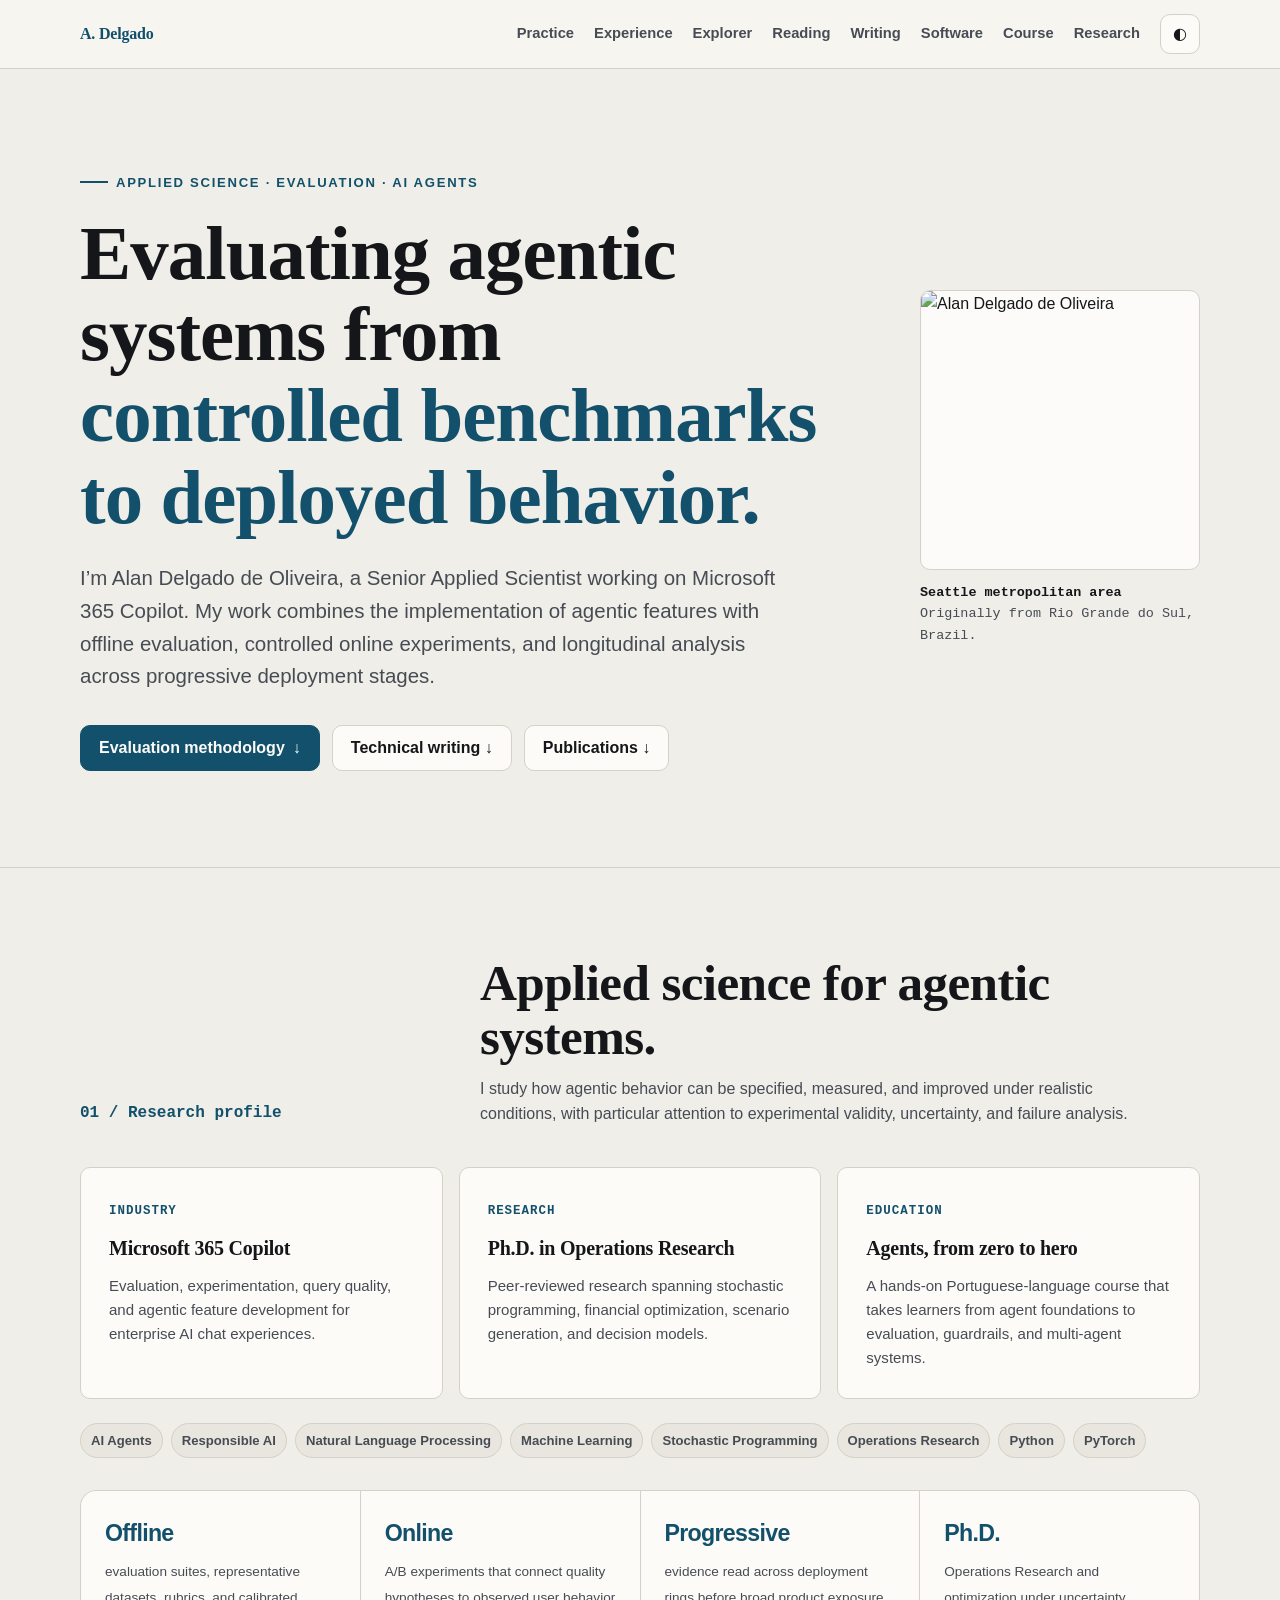
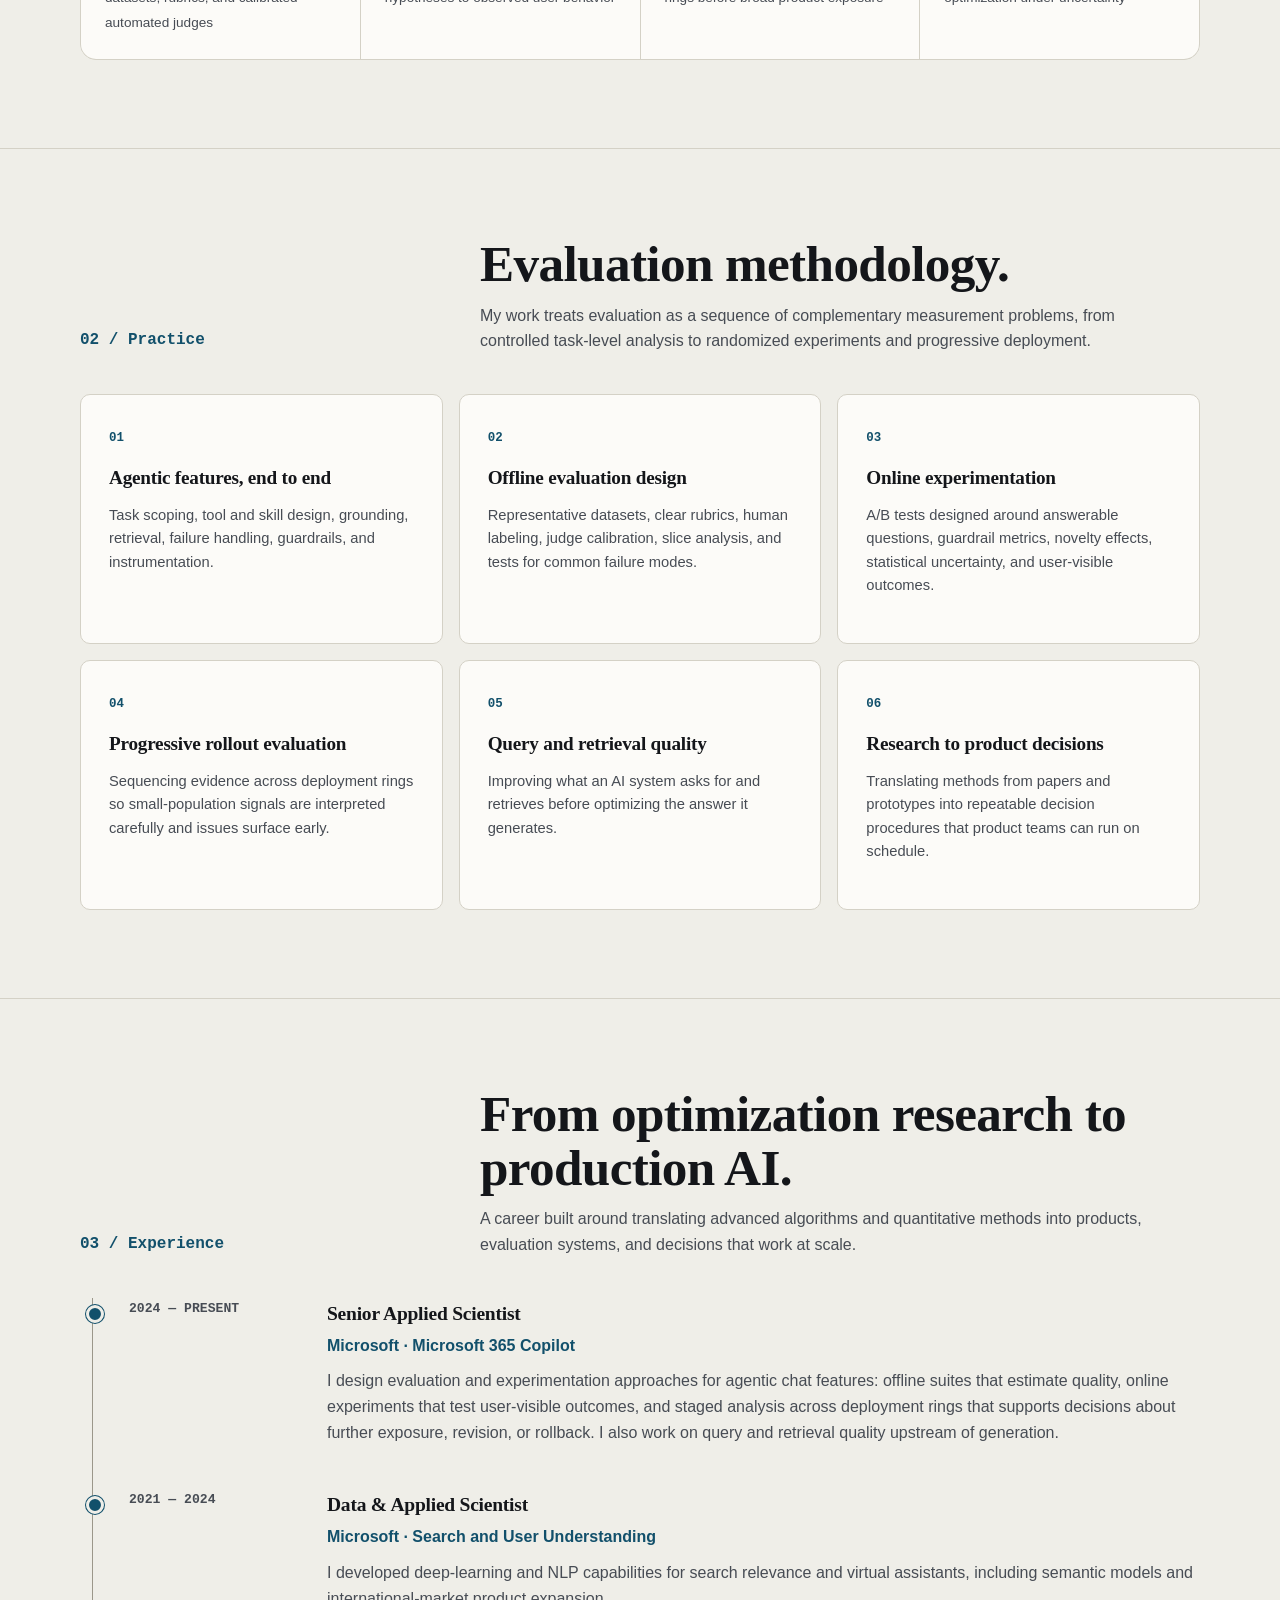
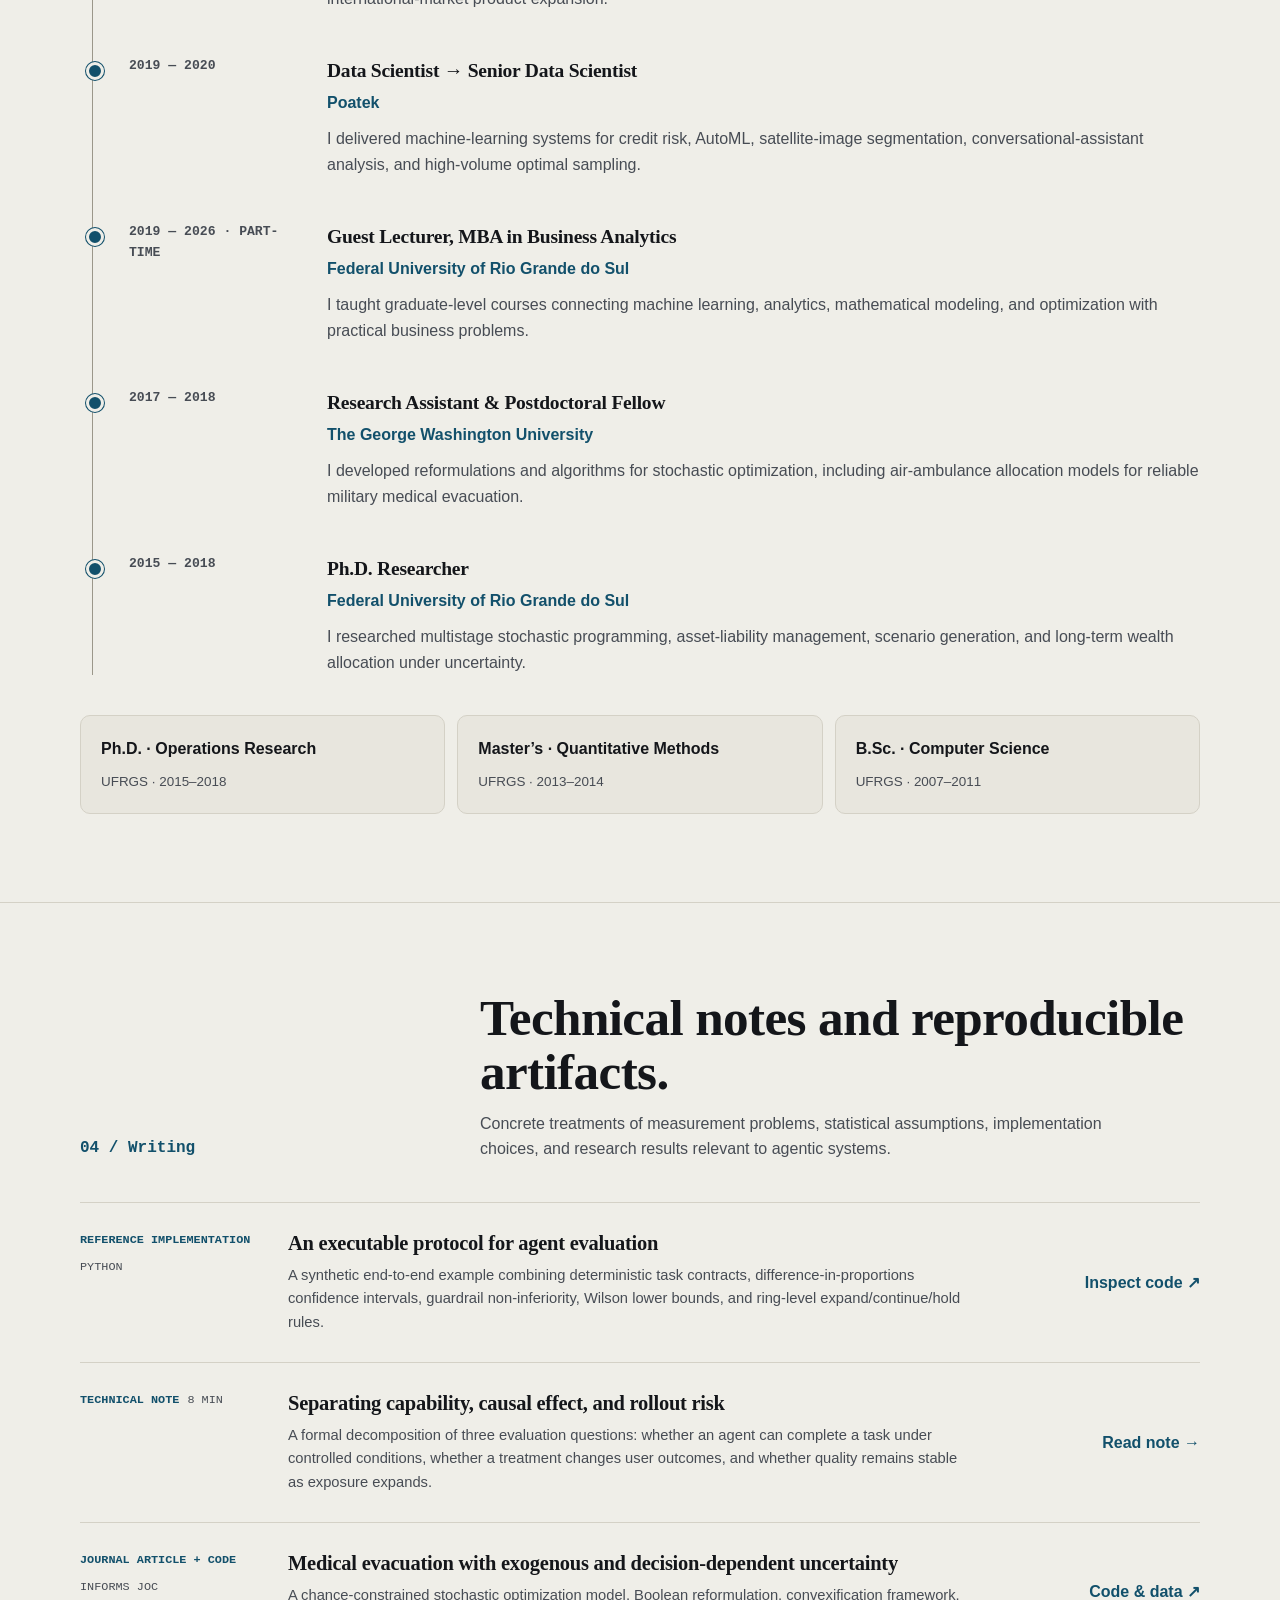
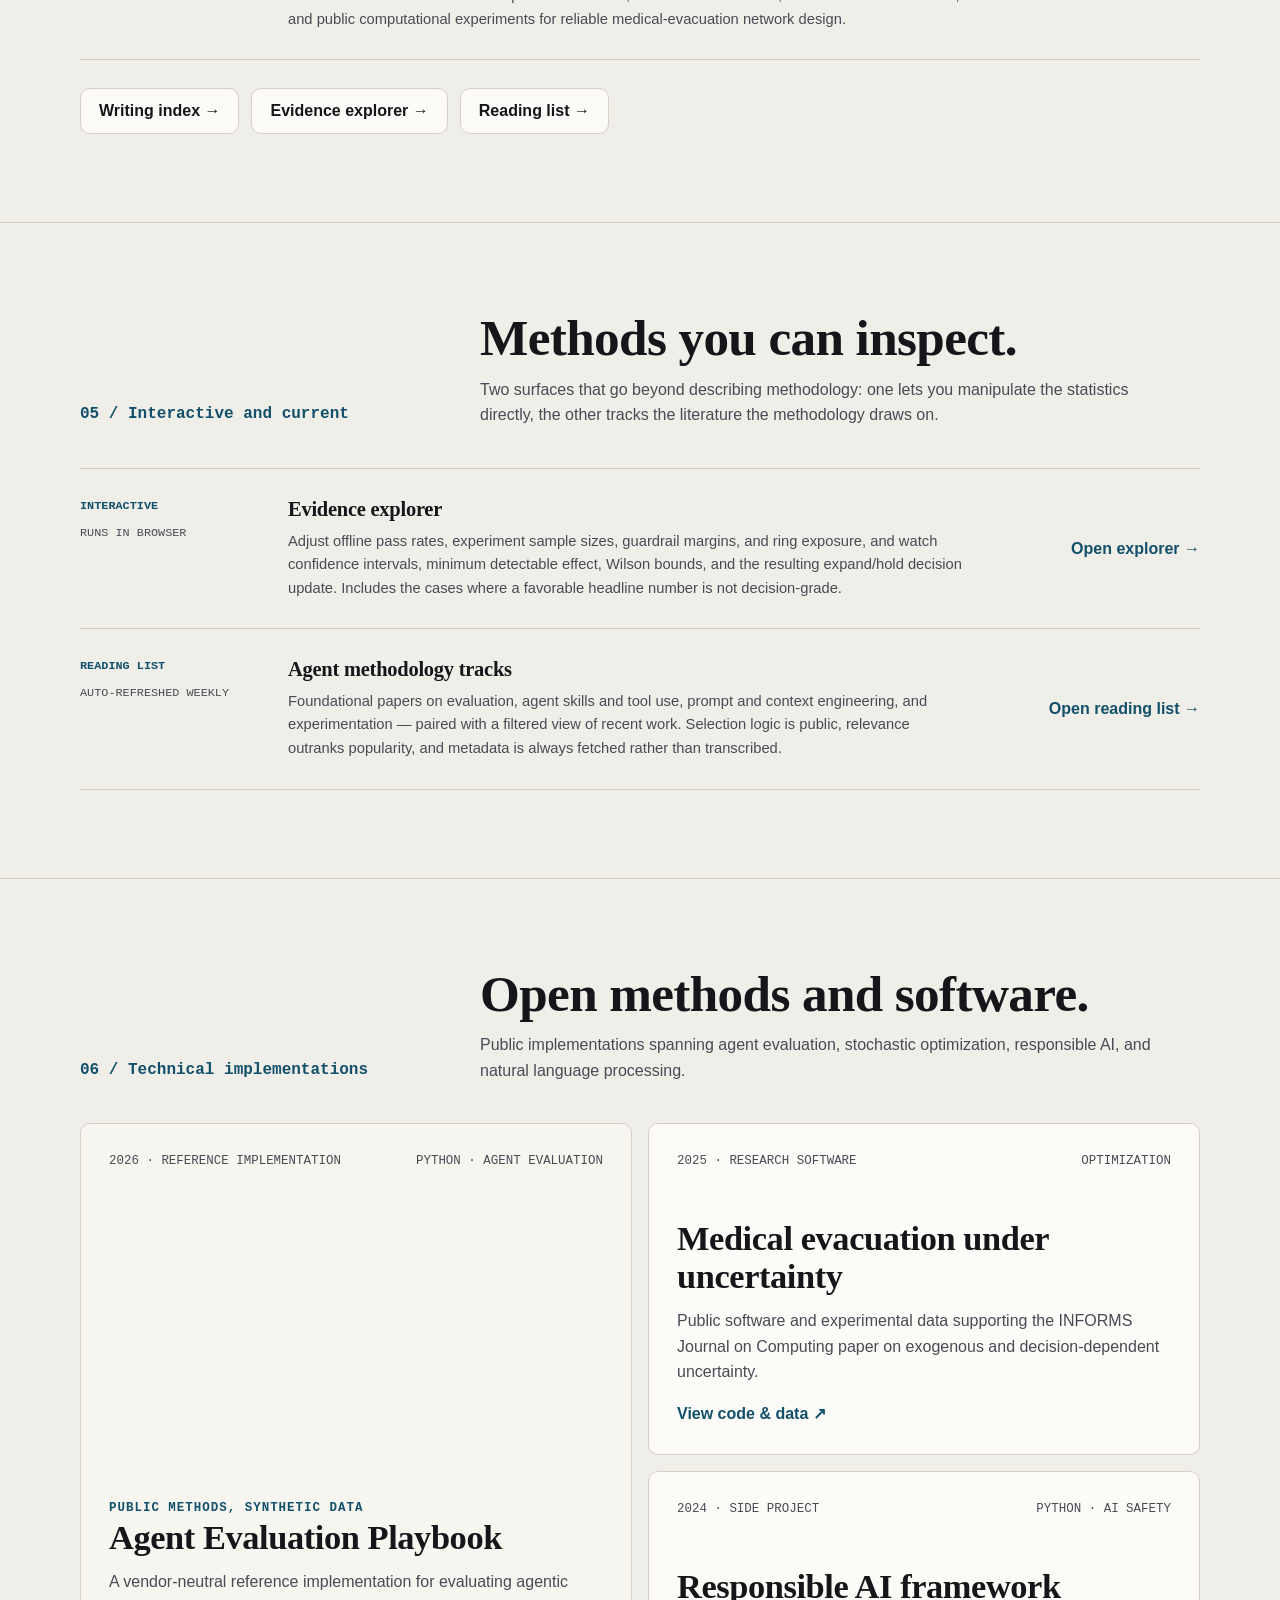
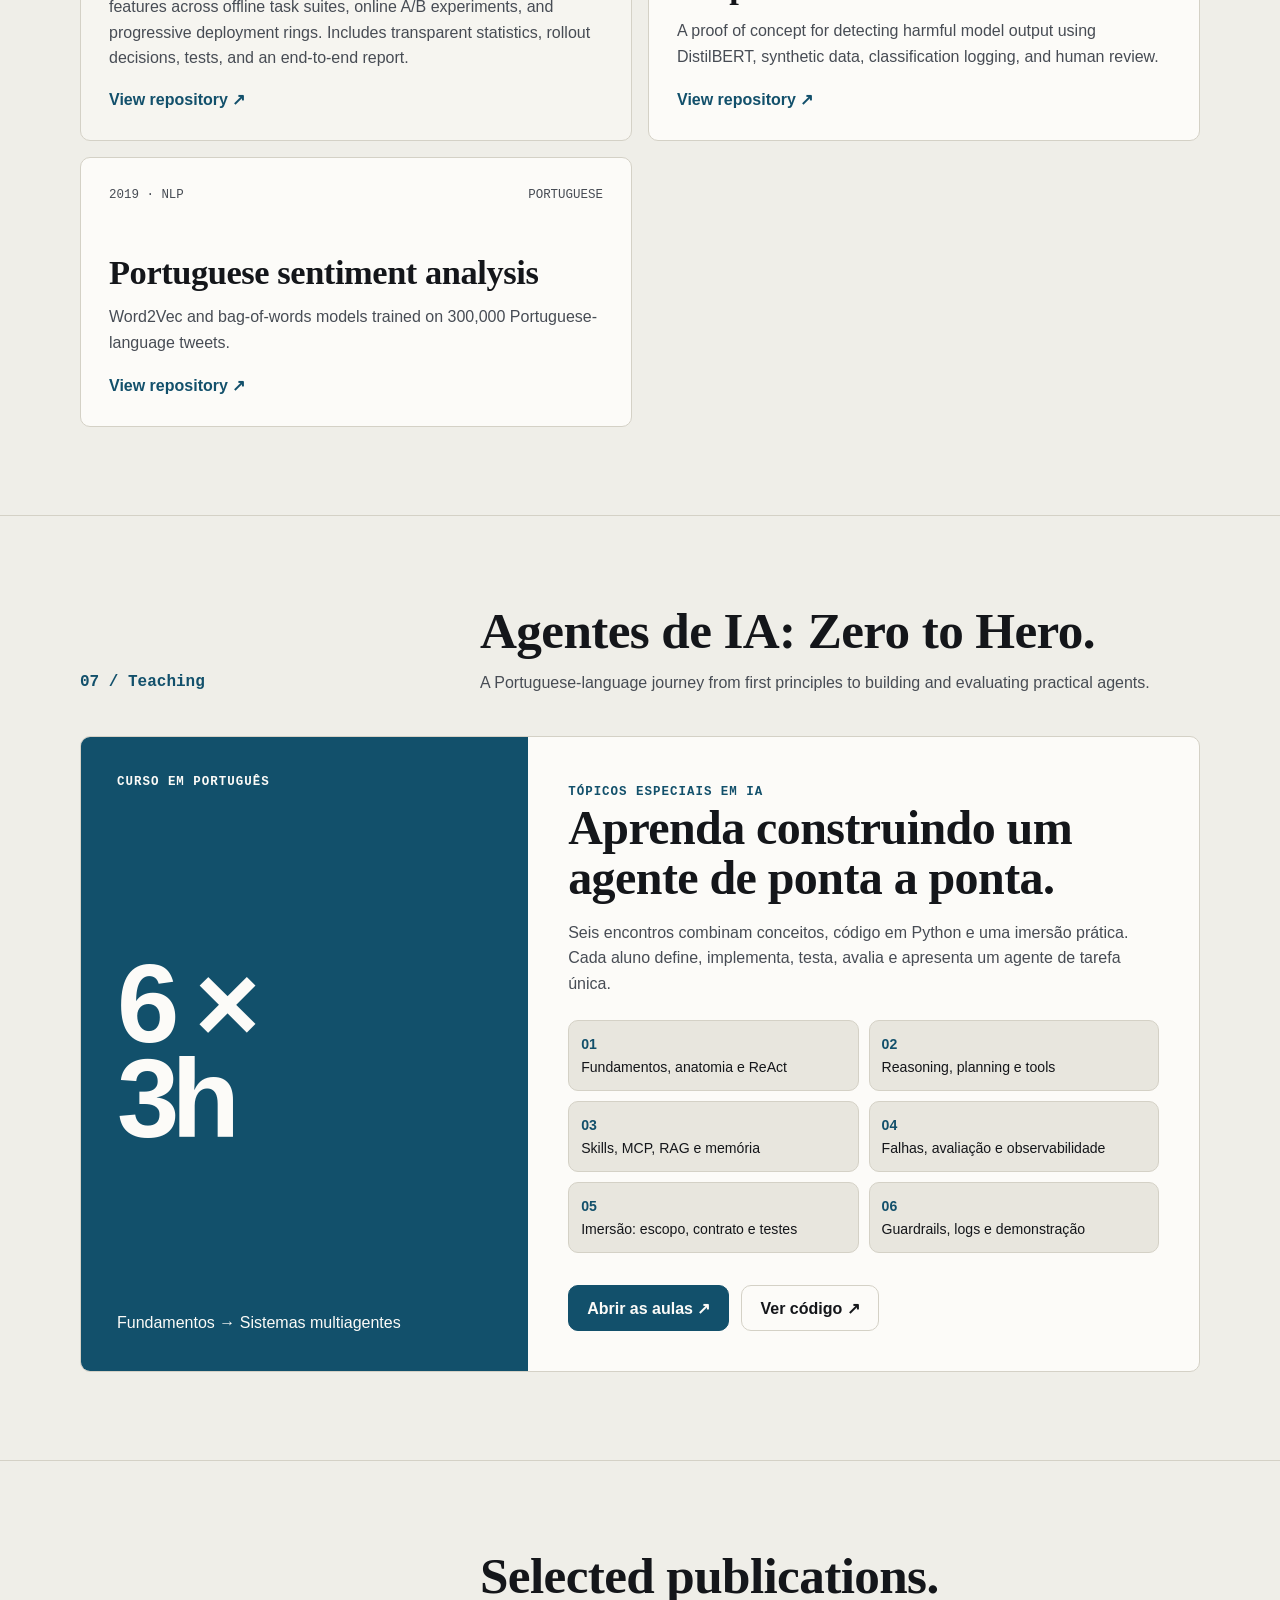
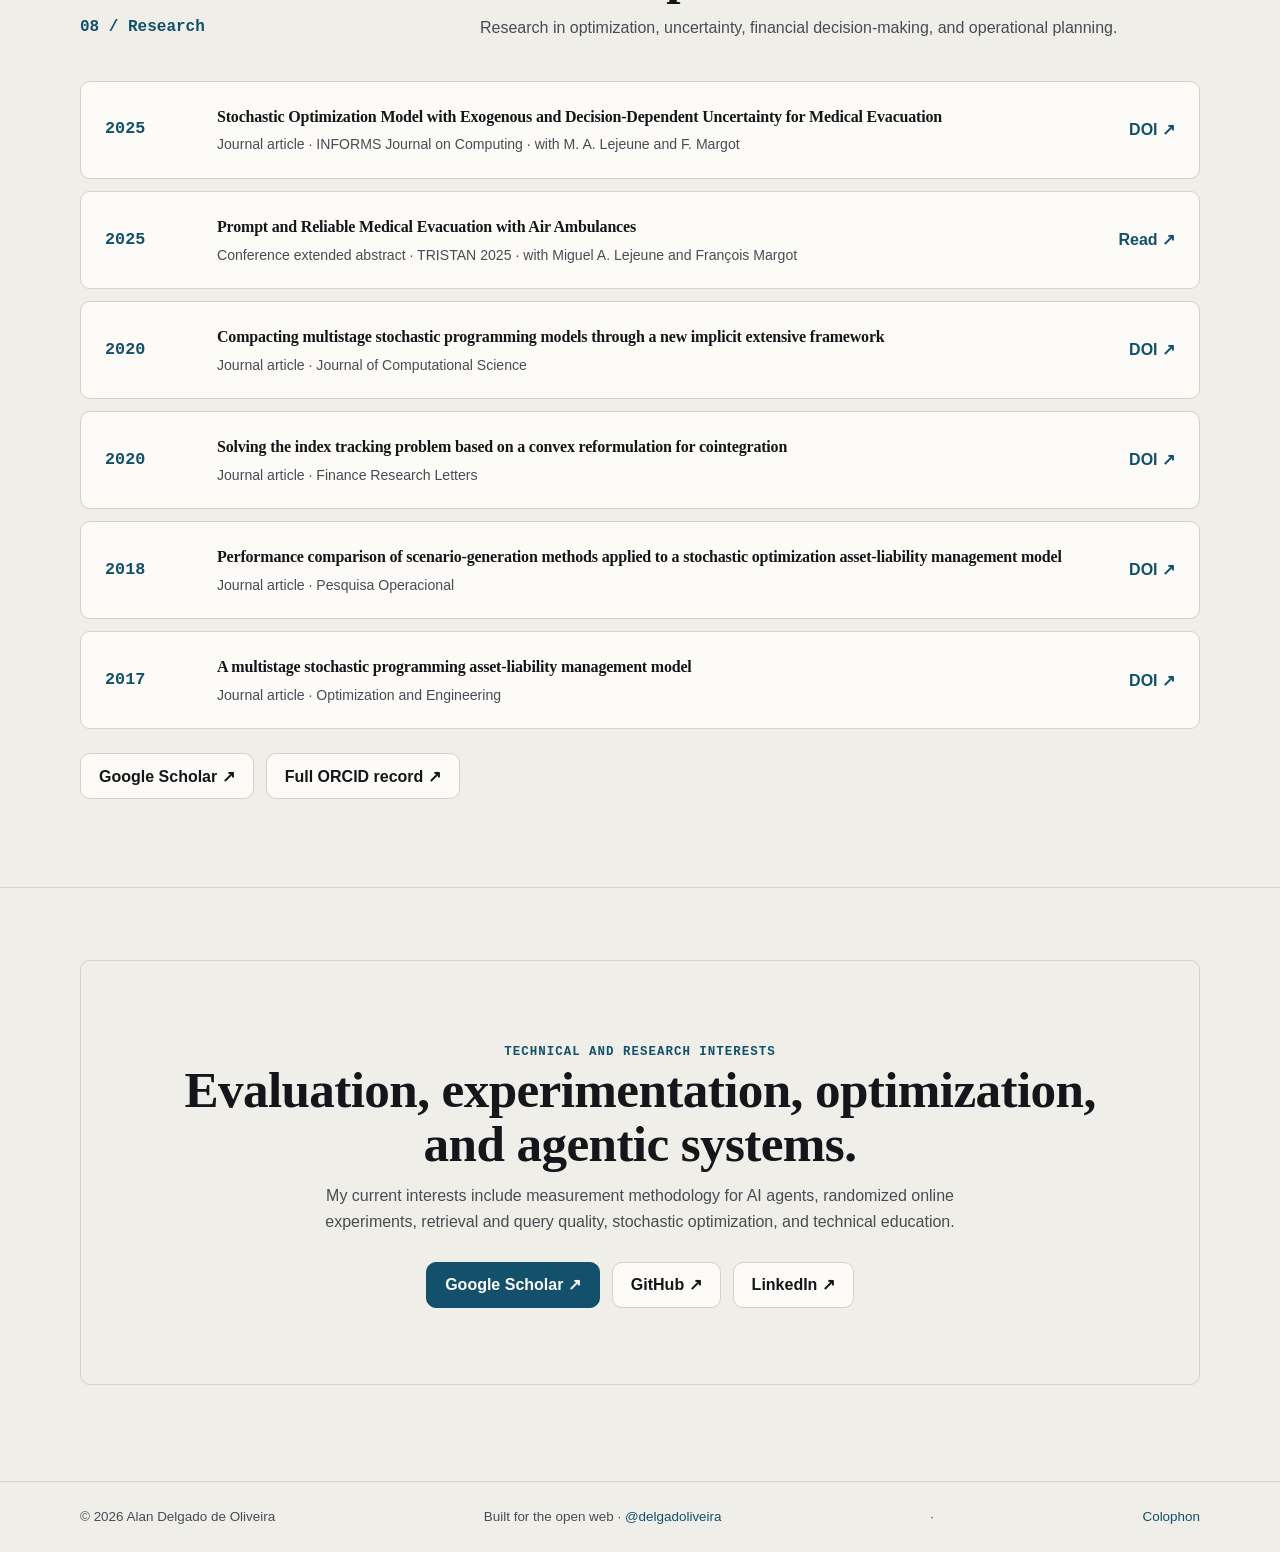
==== commit 7a7af843: "Wave 1: add editorial annotations, colophon, and repo descriptions The reading list previously showe" ====
--- a/index.html
+++ b/index.html
@@ -1004,7 +1004,7 @@
     <div class="footer-row shell">
       <span>© <span id="year"></span> Alan Delgado de Oliveira</span>
       <span>Built for the open web · <a href="https://github.com/delgadoliveira" target="_blank" rel="noreferrer">@delgadoliveira</a></span>
-    </div>
+     · <a href="/colophon/">Colophon</a></div>
   </footer>
 
   <script>
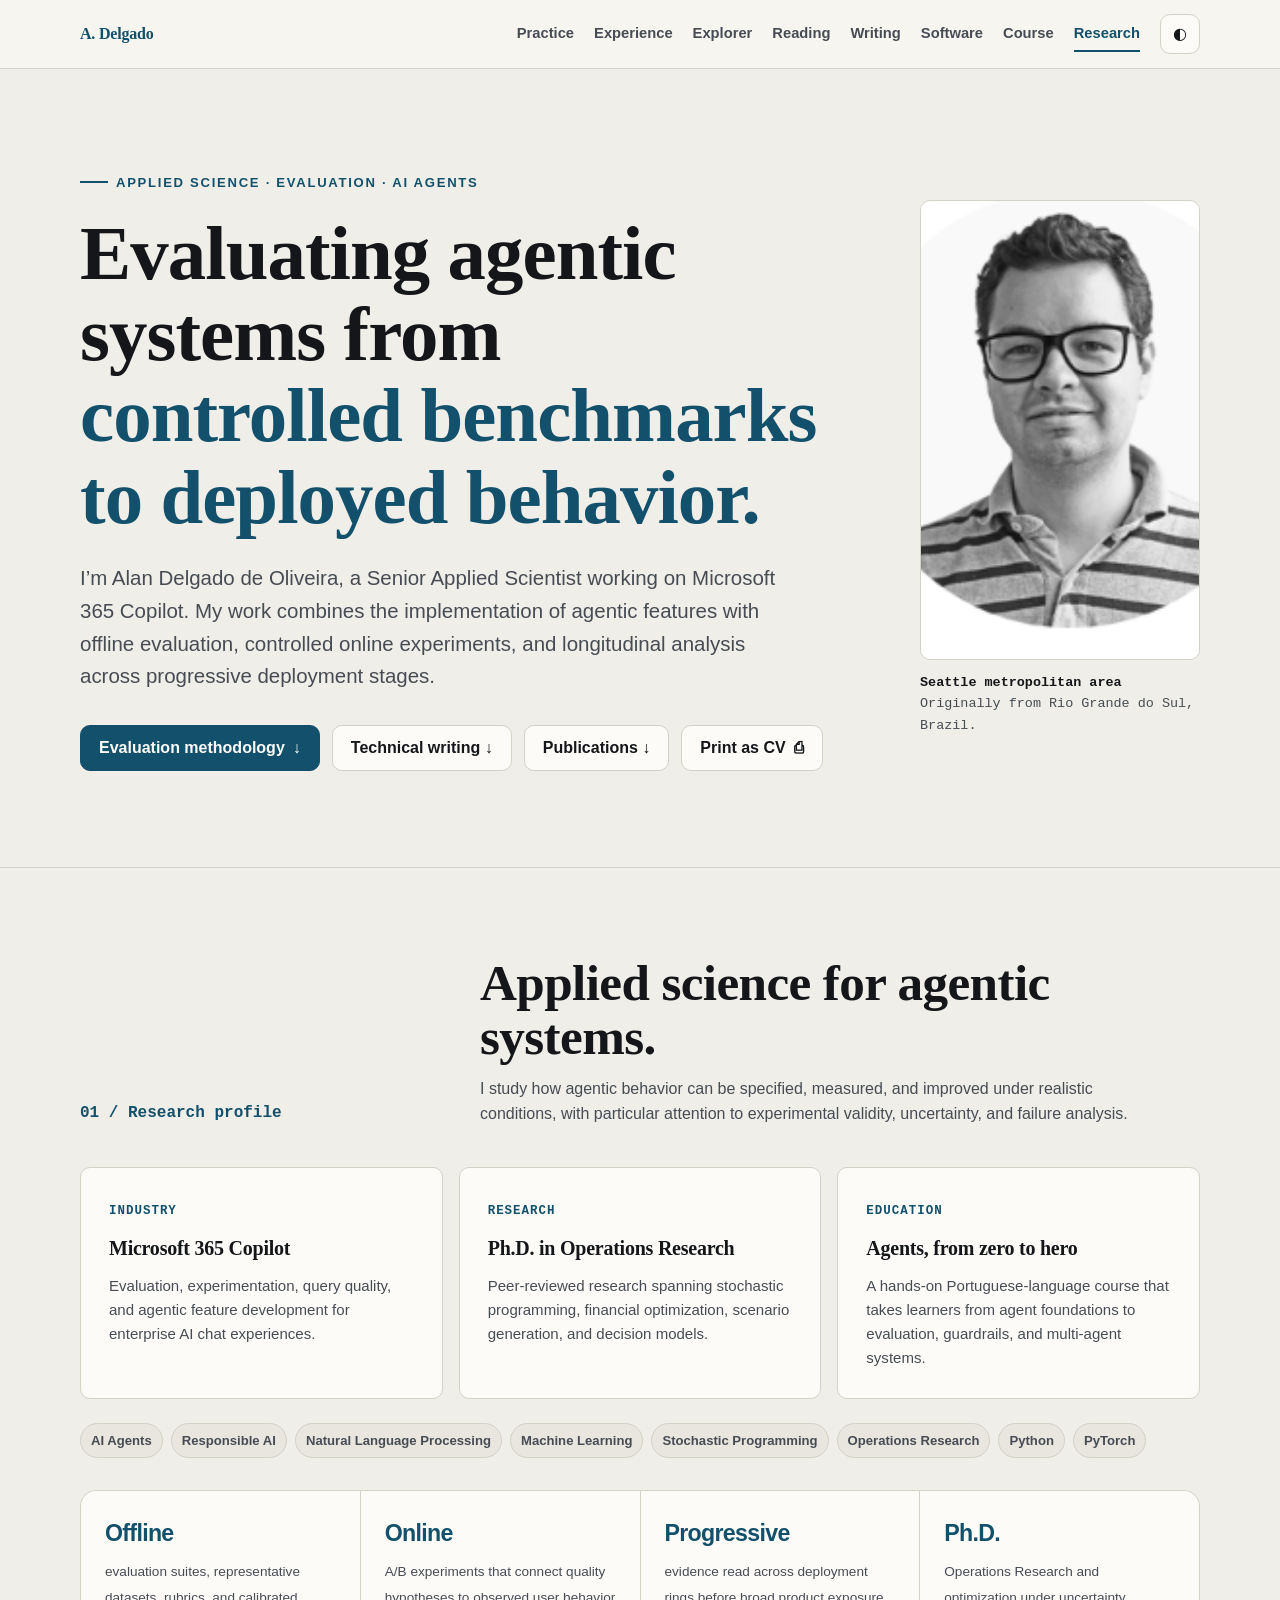
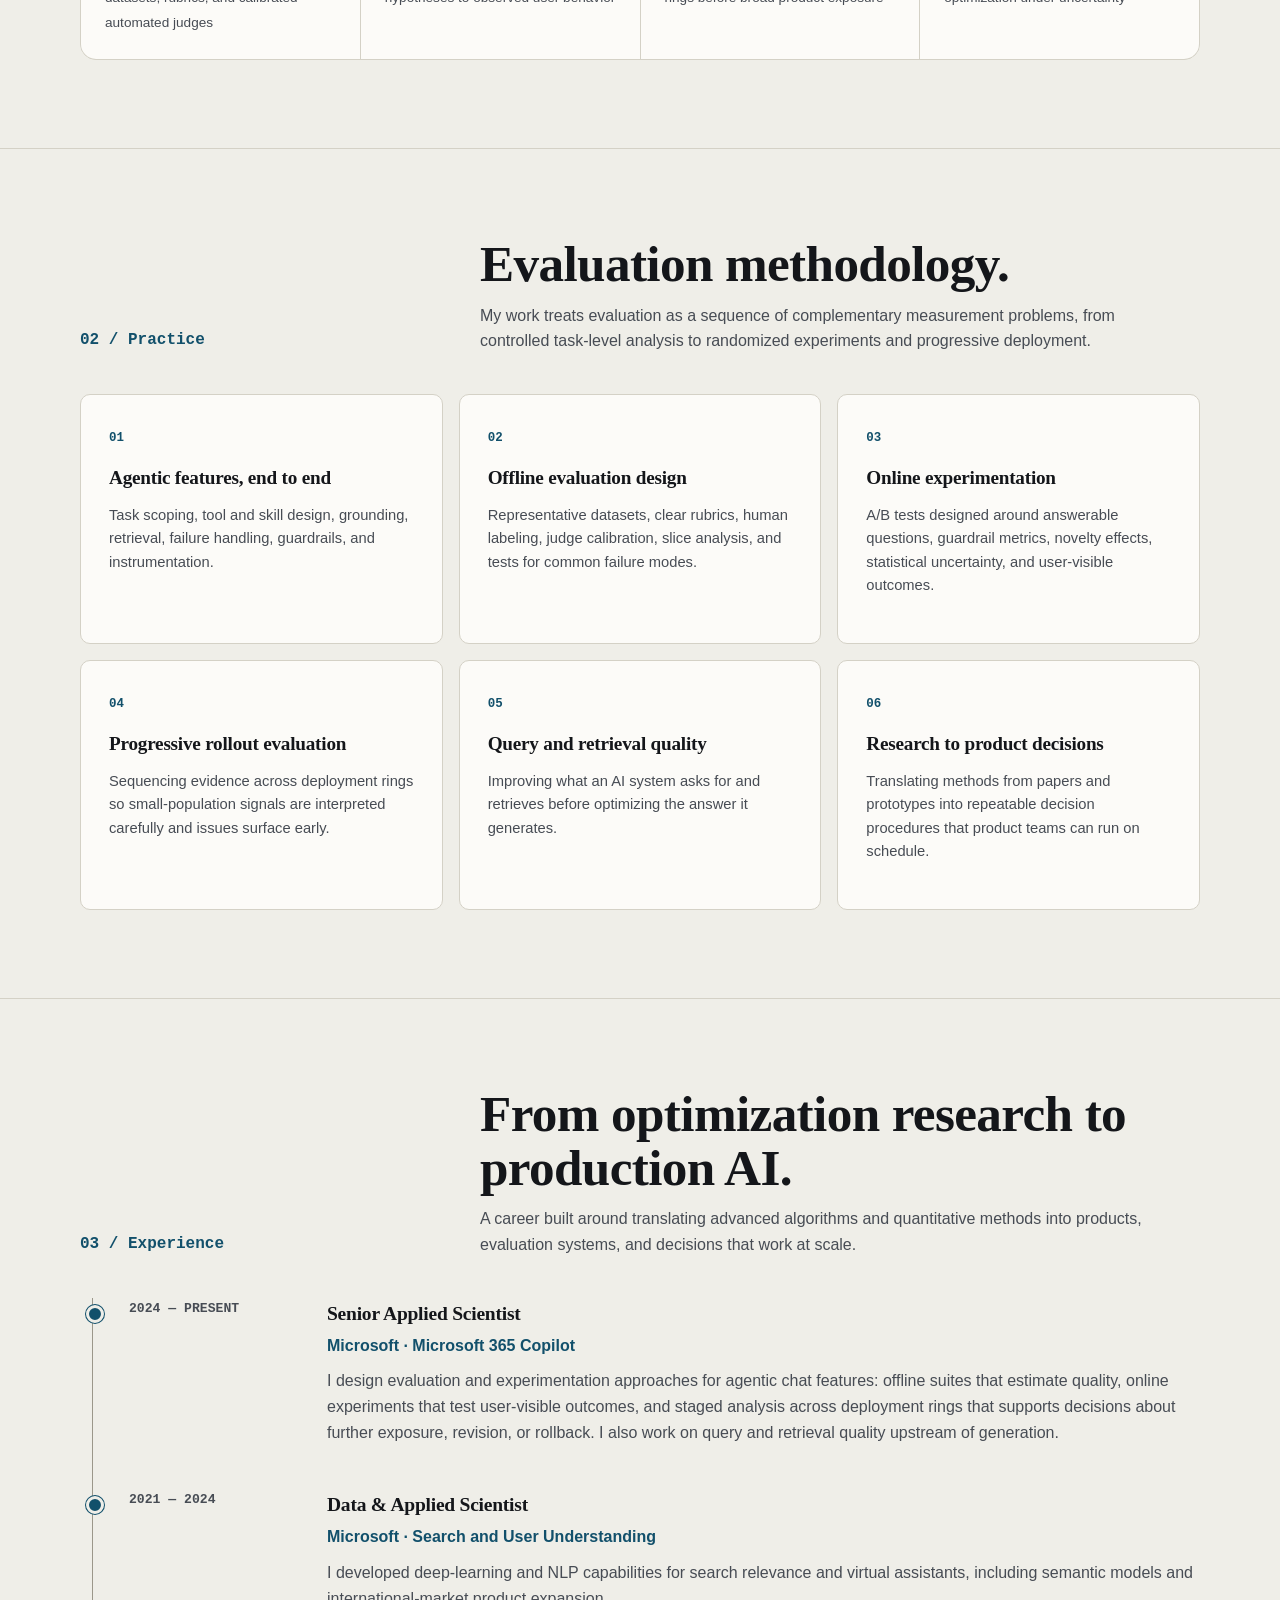
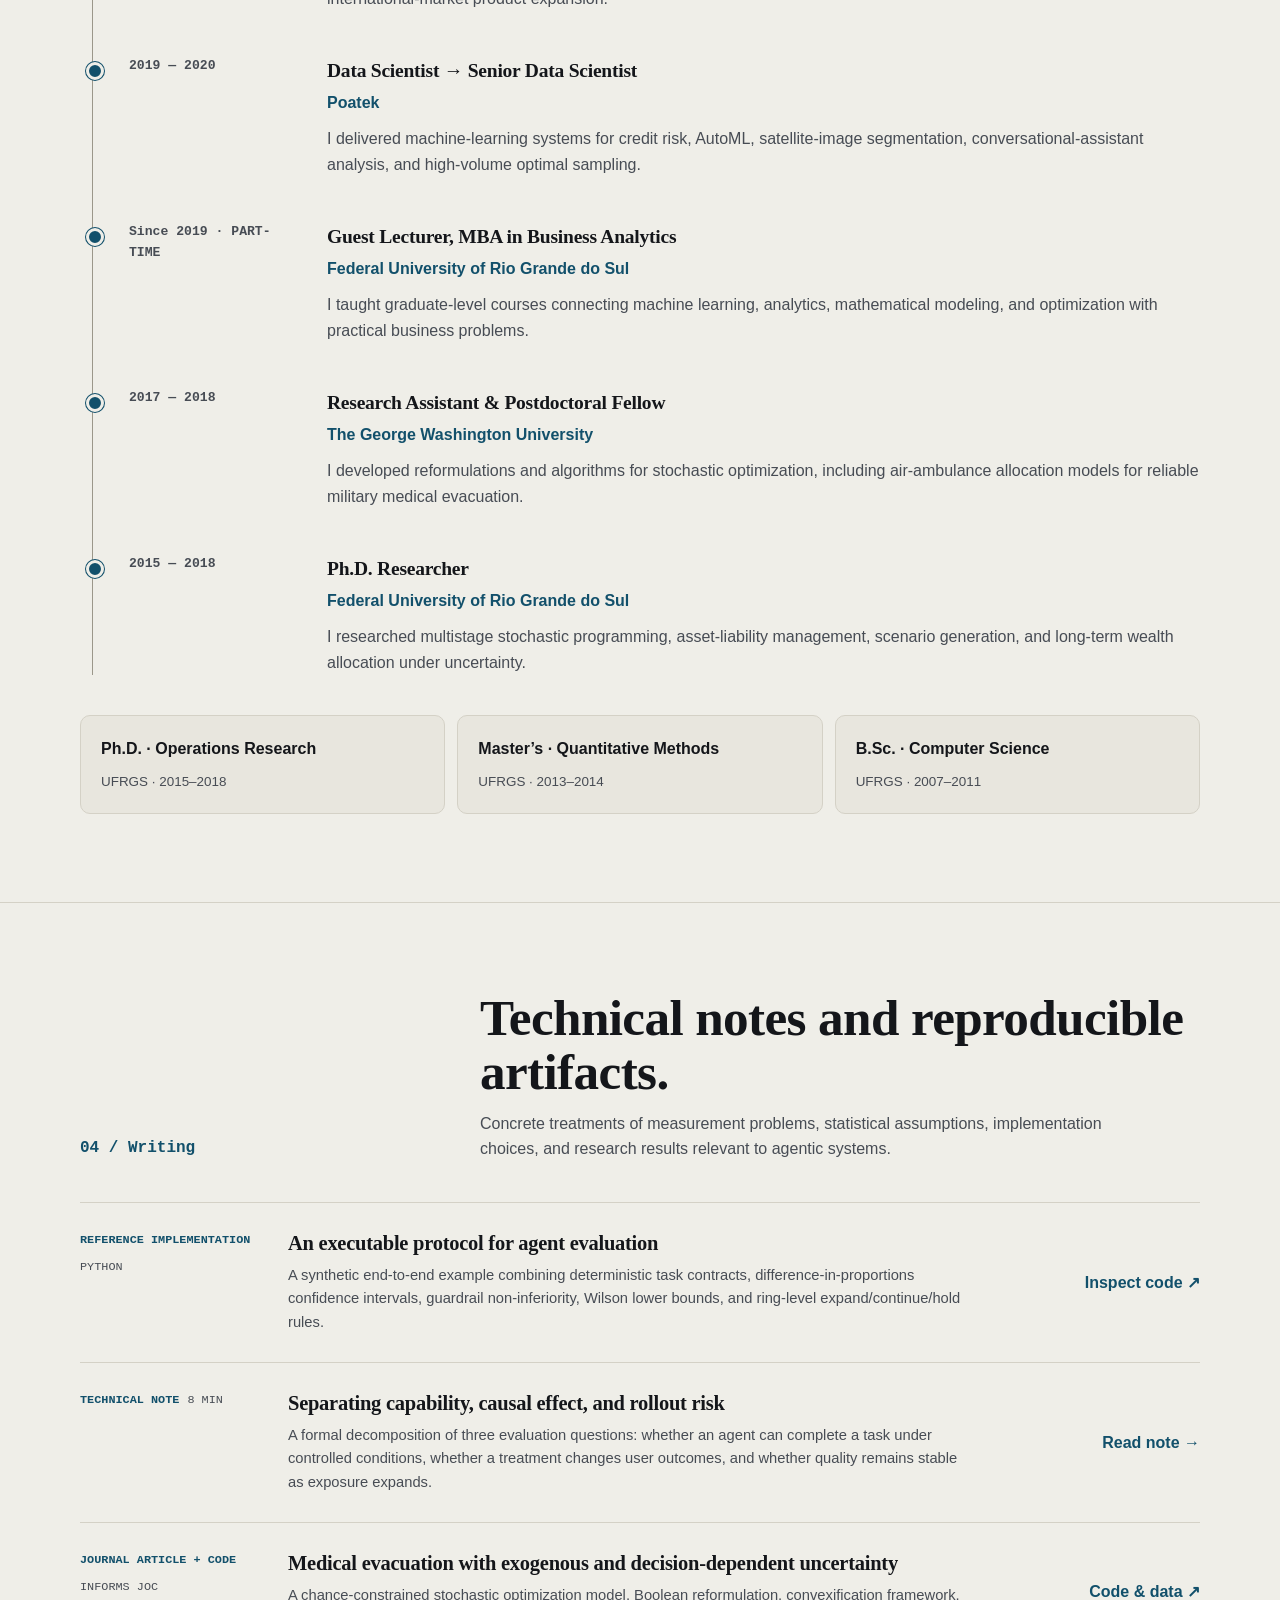
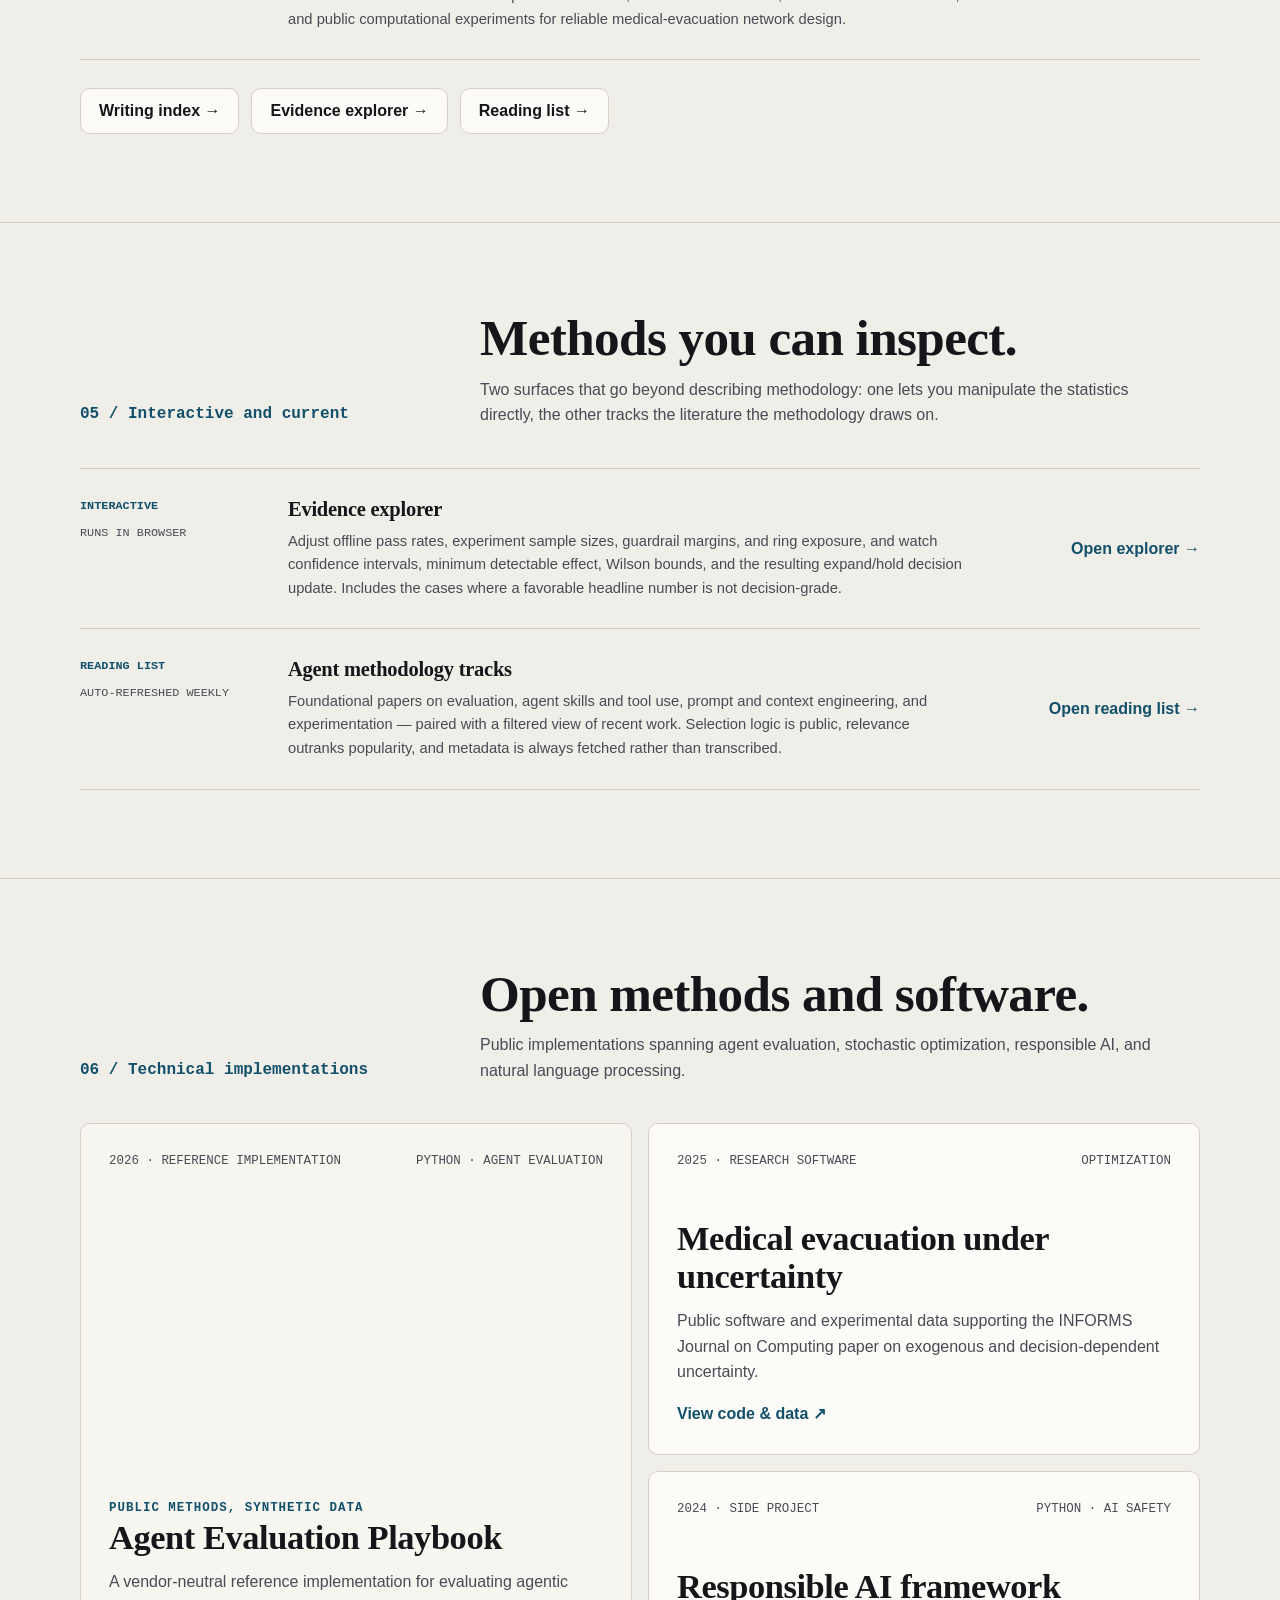
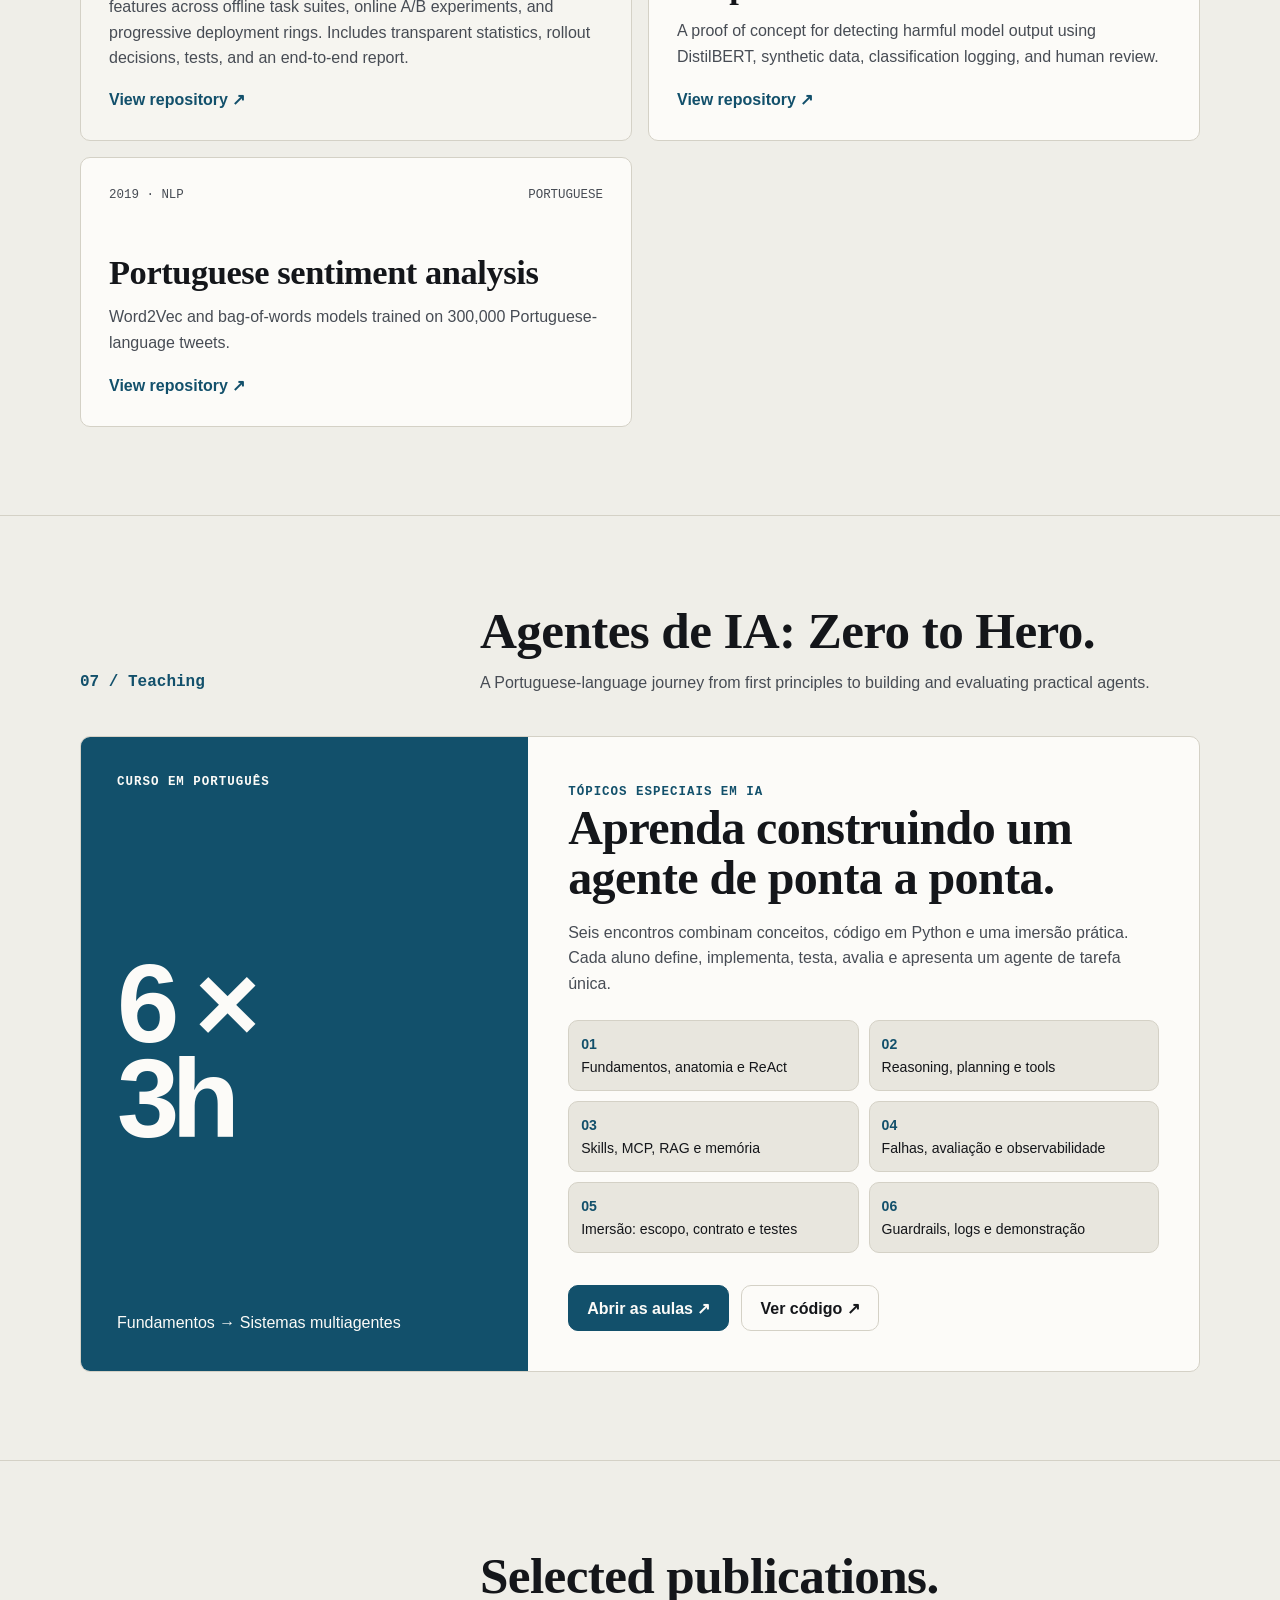
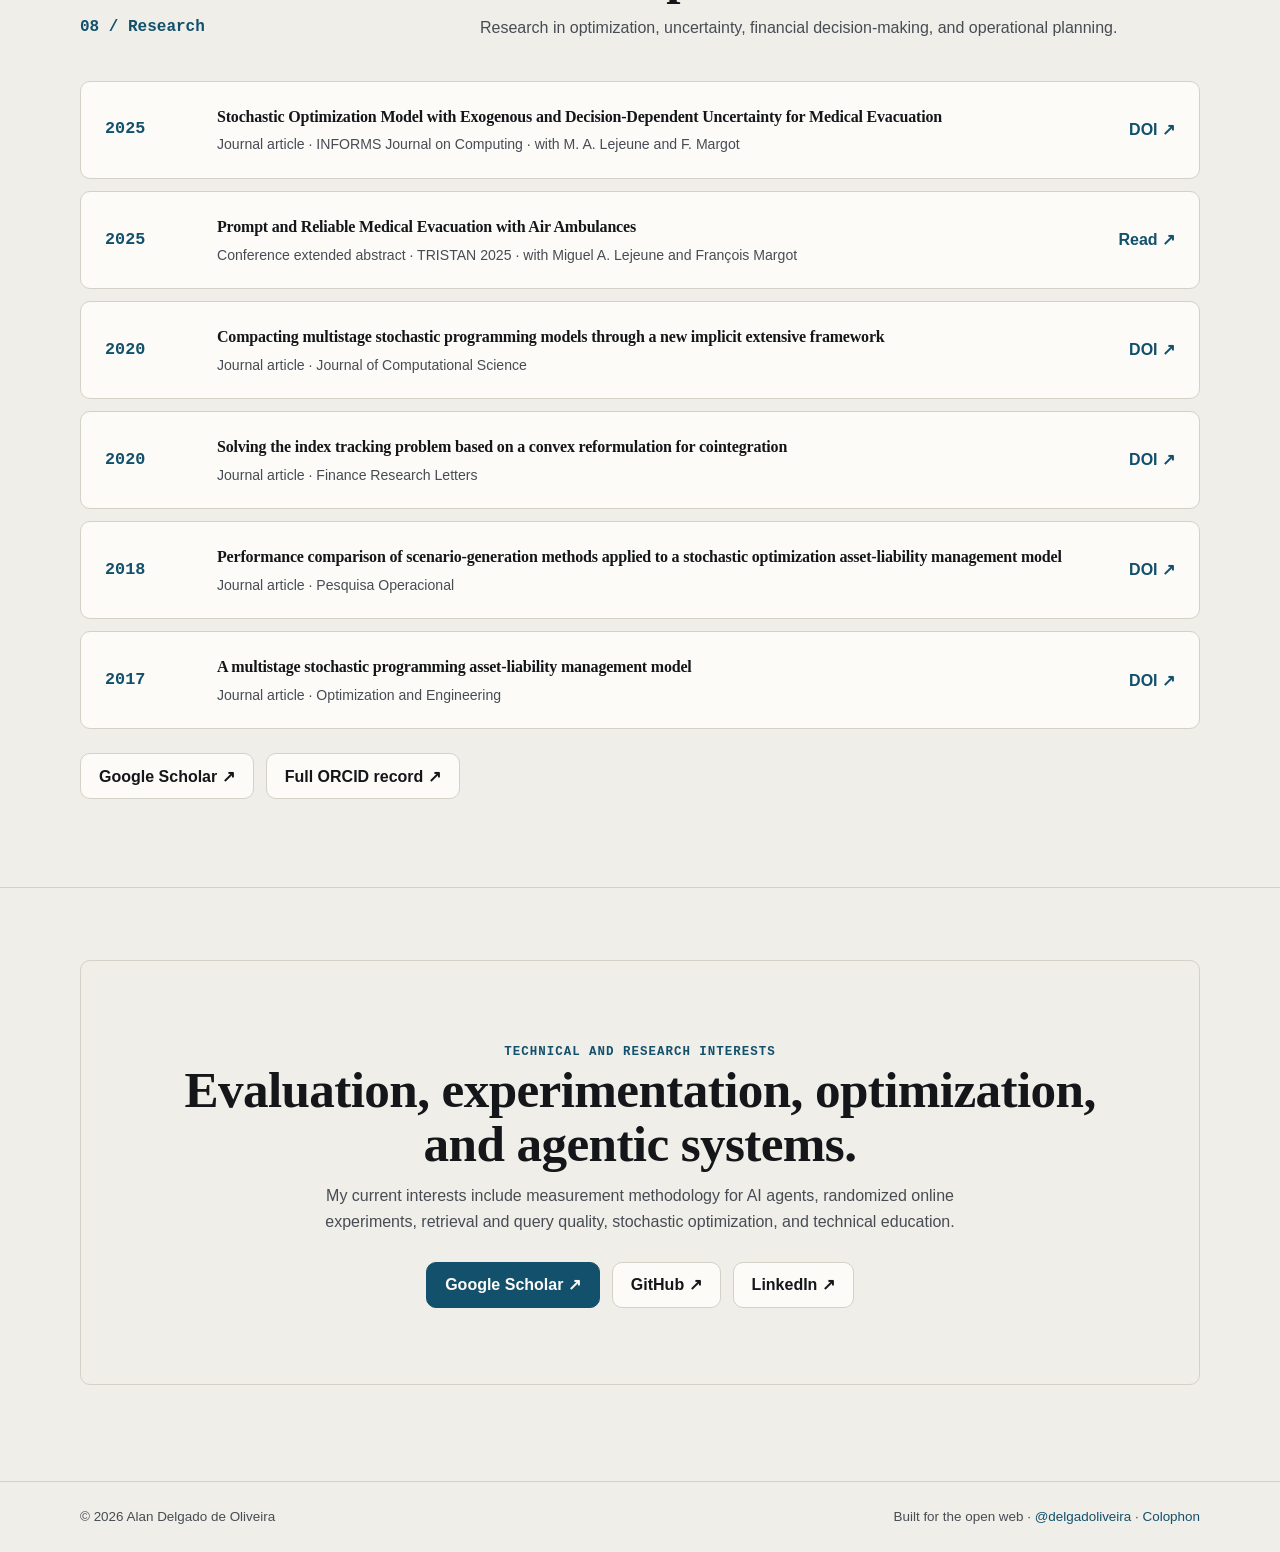
==== commit 8c34e709: "Add print-as-CV stylesheet, scrollspy nav, and self-hosted portrait The print stylesheet turns the h" ====
--- a/index.html
+++ b/index.html
@@ -9,7 +9,7 @@
   <meta property="og:url" content="https://delgadoliveira.github.io/">
   <meta property="og:title" content="Alan Delgado de Oliveira — Applied Scientist">
   <meta property="og:description" content="Evaluation, experimentation, and agentic AI features. Ph.D. in Operations Research.">
-  <meta property="og:image" content="https://avatars.githubusercontent.com/u/238089?v=4">
+  <meta property="og:image" content="https://delgadoliveira.github.io/assets/portrait.png">
   <meta name="twitter:card" content="summary">
   <title>Alan Delgado de Oliveira — Applied Scientist</title>
   <script>
@@ -27,7 +27,7 @@
       "@type": "Person",
       "name": "Alan Delgado de Oliveira",
       "url": "https://delgadoliveira.github.io/",
-      "image": "https://avatars.githubusercontent.com/u/238089?v=4",
+      "image": "https://delgadoliveira.github.io/assets/portrait.png",
       "jobTitle": "Senior Applied Scientist",
       "worksFor": { "@type": "Organization", "name": "Microsoft" },
       "alumniOf": { "@type": "CollegeOrUniversity", "name": "Federal University of Rio Grande do Sul" },
@@ -587,10 +587,11 @@
           <a class="button" href="#practice">Evaluation methodology <span aria-hidden="true">↓</span></a>
           <a class="button secondary" href="#writing">Technical writing ↓</a>
           <a class="button secondary" href="#research">Publications ↓</a>
+          <button class="button secondary" type="button" id="printCv">Print as CV <span aria-hidden="true">⎙</span></button>
         </div>
       </div>
       <div class="portrait-wrap" aria-label="Portrait of Alan Delgado de Oliveira">
-        <img class="portrait" src="https://avatars.githubusercontent.com/u/238089?v=4" alt="Alan Delgado de Oliveira">
+        <img class="portrait" src="/assets/portrait.png" width="460" height="460" loading="eager" decoding="async" alt="Alan Delgado de Oliveira">
         <div class="status"><strong>Seattle metropolitan area</strong>Originally from Rio Grande do Sul, Brazil.</div>
       </div>
     </section>
@@ -716,7 +717,7 @@
             </div>
           </article>
           <article class="role reveal">
-            <div class="role-time">2019 — 2026 · PART-TIME</div>
+            <div class="role-time">Since 2019 · PART-TIME</div>
             <div>
               <h3>Guest Lecturer, MBA in Business Analytics</h3>
               <p class="role-company">Federal University of Rio Grande do Sul</p>
@@ -1003,8 +1004,8 @@
   <footer>
     <div class="footer-row shell">
       <span>© <span id="year"></span> Alan Delgado de Oliveira</span>
-      <span>Built for the open web · <a href="https://github.com/delgadoliveira" target="_blank" rel="noreferrer">@delgadoliveira</a></span>
-     · <a href="/colophon/">Colophon</a></div>
+      <span>Built for the open web · <a href="https://github.com/delgadoliveira" target="_blank" rel="noreferrer">@delgadoliveira</a> · <a href="/colophon/">Colophon</a></span>
+    </div>
   </footer>
 
   <script>
@@ -1030,6 +1031,43 @@
     }, { threshold: 0.12 });
 
     document.querySelectorAll(".reveal").forEach((element) => reveal.observe(element));
+
+    // The page doubles as a printable CV; a dedicated print stylesheet reflows it.
+    const printCv = document.getElementById("printCv");
+    if (printCv) printCv.addEventListener("click", () => window.print());
+
+    // Mark the section currently in view so the nav reflects position on a long page.
+    (() => {
+      const links = Array.from(document.querySelectorAll(".nav-links a[href^='#']"));
+      if (!links.length) return;
+      const byId = new Map();
+      links.forEach((a) => {
+        const el = document.getElementById(a.getAttribute("href").slice(1));
+        if (el) byId.set(el, a);
+      });
+      if (!byId.size) return;
+
+      let current = null;
+      const spy = new IntersectionObserver(
+        (entries) => {
+          entries.forEach((entry) => {
+            if (!entry.isIntersecting) return;
+            const link = byId.get(entry.target);
+            if (!link || link === current) return;
+            if (current) {
+              current.classList.remove("is-current");
+              current.removeAttribute("aria-current");
+            }
+            link.classList.add("is-current");
+            link.setAttribute("aria-current", "true");
+            current = link;
+          });
+        },
+        // Trigger around the upper third so the highlight matches what is being read.
+        { rootMargin: "-25% 0px -65% 0px", threshold: 0 }
+      );
+      byId.forEach((_, section) => spy.observe(section));
+    })();
   </script>
 </body>
 </html>
--- a/assets/theme.css
+++ b/assets/theme.css
@@ -152,3 +152,160 @@
     scroll-behavior: auto !important;
   }
 }
+
+/* ============================================================================
+   PRINT — the portfolio prints as a CV.
+   ----------------------------------------------------------------------------
+   Rather than maintaining a separate PDF that drifts out of date, Ctrl+P on the
+   home page produces a plain, typeset curriculum vitae from the same source.
+   Interactive chrome, promotional blocks and decorative surfaces are dropped;
+   the substance (roles, publications, teaching, education) is kept and
+   reflowed for paper.
+   ========================================================================== */
+
+@media print {
+  @page {
+    size: A4;
+    margin: 16mm 15mm;
+  }
+
+  html, body {
+    background: #fff !important;
+    color: #000 !important;
+    font-size: 10.5pt;
+    line-height: 1.42;
+  }
+
+  /* Reveal-on-scroll must never leave content invisible on paper. */
+  .reveal,
+  .reveal.is-visible,
+  [class*="reveal"] {
+    opacity: 1 !important;
+    transform: none !important;
+    animation: none !important;
+    transition: none !important;
+  }
+
+  /* Screen-only chrome. */
+  .site-header,
+  .skip-link,
+  .theme-toggle,
+  .nav-links,
+  .actions,
+  .button,
+  .text-link,
+  .portrait-wrap,
+  #tools,
+  #practice,
+  #writing,
+  .writing-grid,
+  body > footer,
+  footer .nav-links {
+    display: none !important;
+  }
+
+  main, .shell { width: auto !important; max-width: none !important; margin: 0 !important; padding: 0 !important; }
+
+  /* Masthead: name, role, and where to find the full version. */
+  .hero { padding: 0 0 10pt !important; border-bottom: 0.5pt solid #000; margin-bottom: 14pt; }
+  .eyebrow { font-size: 8pt !important; letter-spacing: 0.08em; color: #444 !important; margin: 0 0 4pt !important; }
+  .hero-name { font-size: 21pt !important; margin: 0 0 6pt !important; color: #000 !important; }
+  .hero-name span, .hero-name b, .hero-name strong { color: #000 !important; }
+  .hero-copy { font-size: 10pt !important; color: #222 !important; margin: 0 !important; max-width: none !important; }
+  .status { font-size: 8.5pt !important; color: #444 !important; }
+
+  .hero::after {
+    content: "Full version, interactive tools and source: delgadoliveira.github.io";
+    display: block;
+    margin-top: 8pt;
+    font-size: 8.5pt;
+    color: #444;
+  }
+
+  /* Sections. */
+  section { padding: 0 !important; margin: 0 0 14pt !important; border: none !important; background: none !important; }
+  .section-head { margin-bottom: 7pt !important; }
+  .section-number { font-size: 7.5pt !important; color: #666 !important; }
+  .section-intro { font-size: 9.5pt !important; color: #333 !important; margin-bottom: 8pt !important; }
+
+  h2 { font-size: 13pt !important; margin: 0 0 5pt !important; border-bottom: 0.5pt solid #999; padding-bottom: 3pt; }
+  h3 { font-size: 10.5pt !important; margin: 0 0 2pt !important; }
+
+  /* Entries: never split a role or publication across a page break. */
+  .role, .publication, .education-item, .practice-card, .project-card, .profile-card, .module {
+    break-inside: avoid;
+    page-break-inside: avoid;
+    border: none !important;
+    background: none !important;
+    box-shadow: none !important;
+    padding: 0 !important;
+    margin: 0 0 9pt !important;
+    border-radius: 0 !important;
+  }
+
+  .role { display: grid !important; grid-template-columns: 30mm 1fr !important; gap: 0 6mm !important; }
+  .role-time { font-size: 8.5pt !important; color: #444 !important; }
+  .role-company { font-size: 9.5pt !important; font-style: italic; color: #333 !important; margin: 0 0 2pt !important; }
+  .role-description { font-size: 9.5pt !important; color: #000 !important; margin: 0 !important; }
+
+  .publication { display: grid !important; grid-template-columns: 30mm 1fr !important; gap: 0 6mm !important; }
+  .pub-year { font-size: 8.5pt !important; color: #444 !important; }
+
+  /* Print the DOI rather than an unusable "DOI" link label. */
+  .pub-link { display: none !important; }
+  .publication a[href^="https://doi.org/"]::after,
+  .publication a[href^="http"]::after { content: none; }
+
+  .pill, .badge, .fact, .card-kicker, .practice-index, .writing-type { color: #333 !important; border-color: #999 !important; background: none !important; }
+
+  /* Decorative panels keep their content but lose their surfaces. */
+  .facts {
+    background: none !important;
+    border: none !important;
+    border-radius: 0 !important;
+    padding: 0 !important;
+    box-shadow: none !important;
+    display: block !important;
+    margin-top: 6pt !important;
+  }
+  .facts .fact {
+    display: block !important;
+    margin: 0 0 3pt !important;
+    font-size: 9.5pt !important;
+  }
+  .facts .fact strong {
+    color: #000 !important;
+    display: inline !important;
+    font-size: 9.5pt !important;
+    font-weight: 700 !important;
+  }
+  .facts .fact strong::after { content: ": "; }
+  .facts .fact span { color: #222 !important; display: inline !important; font-size: 9.5pt !important; }
+
+  /* The portrait is hidden; do not leave its grid track behind. */
+  .hero { display: block !important; }
+
+  a, a:visited { color: #000 !important; text-decoration: none !important; }
+
+  /* Page-break discipline around major headings. */
+  section, .section-head { break-after: avoid-page; }
+  h2, h3 { break-after: avoid-page; page-break-after: avoid; }
+}
+
+/* Current-section indicator, set by the scrollspy on the home page. */
+html .nav-links a {
+  position: relative;
+  transition: color 0.18s ease;
+}
+html .nav-links a.is-current {
+  color: var(--cp-accent);
+}
+html .nav-links a.is-current::after {
+  content: "";
+  position: absolute;
+  left: 0;
+  right: 0;
+  bottom: -6px;
+  height: 2px;
+  background: var(--cp-accent);
+}
